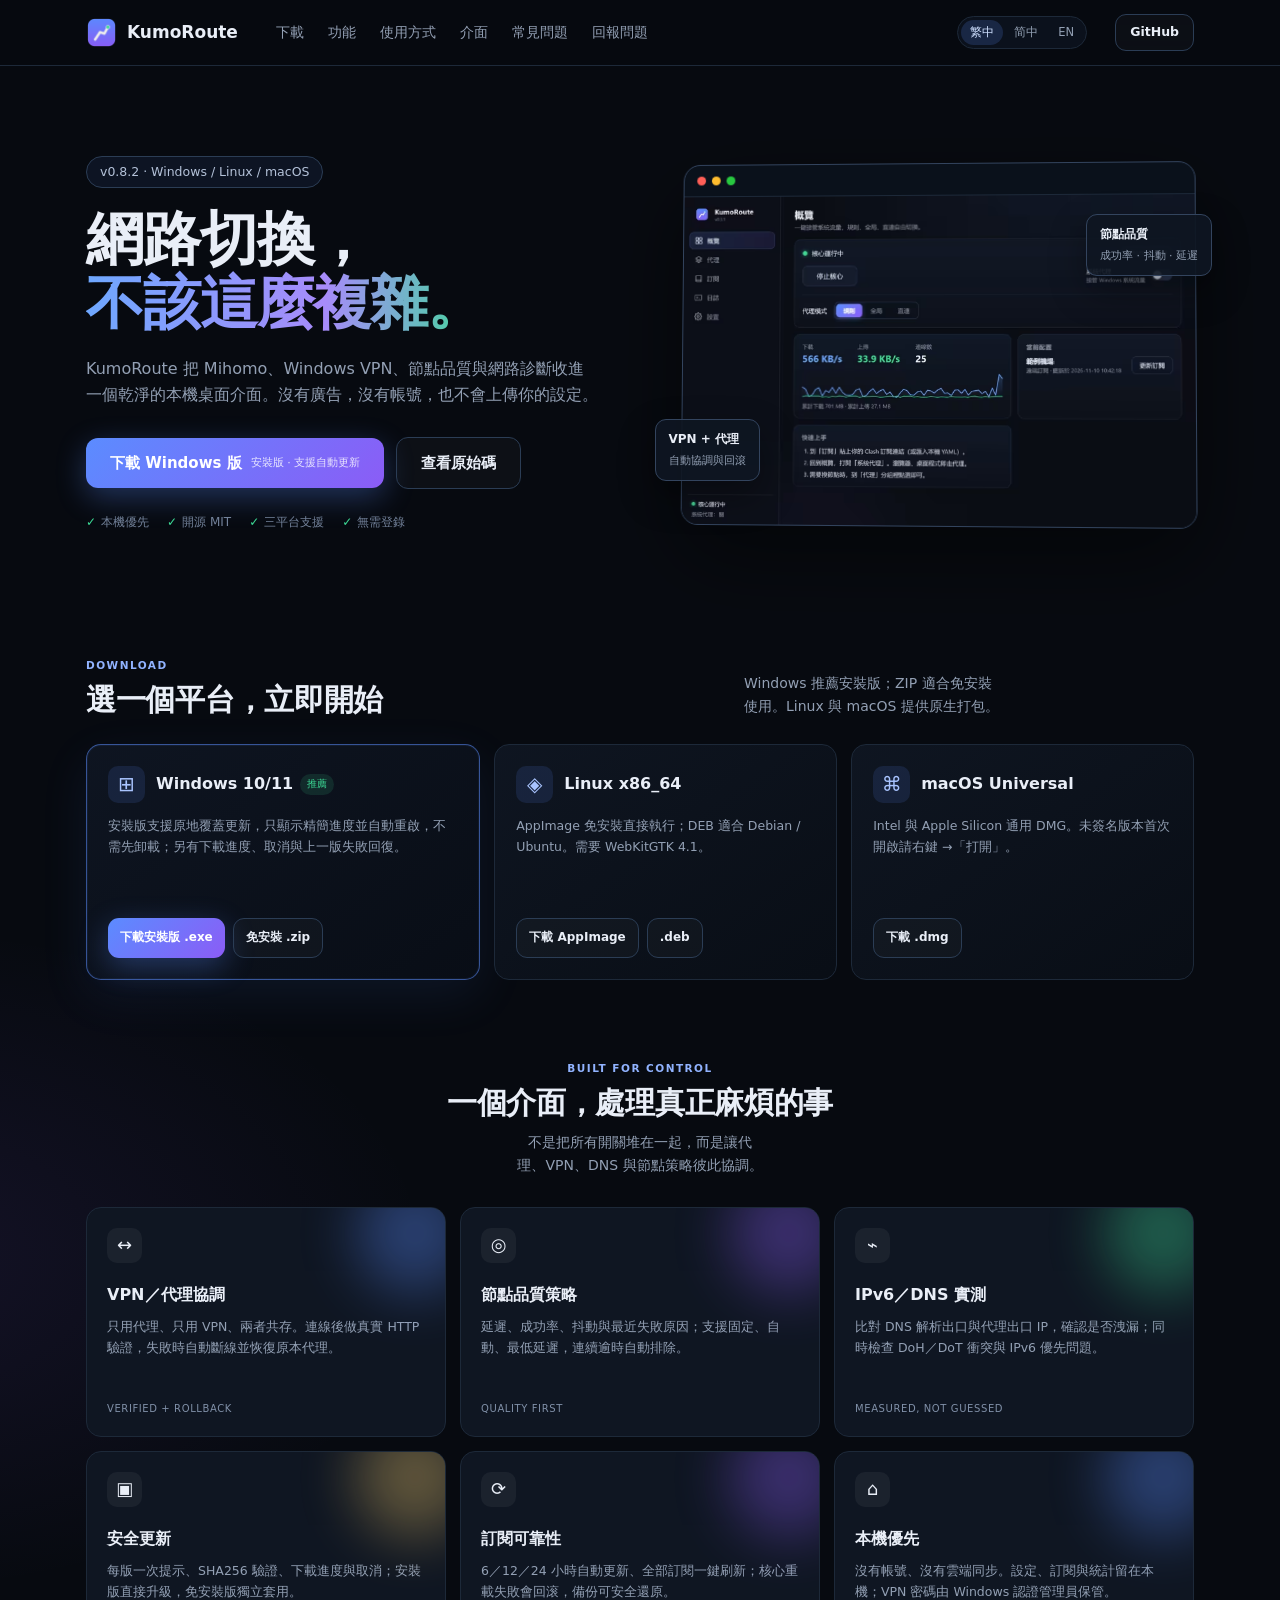
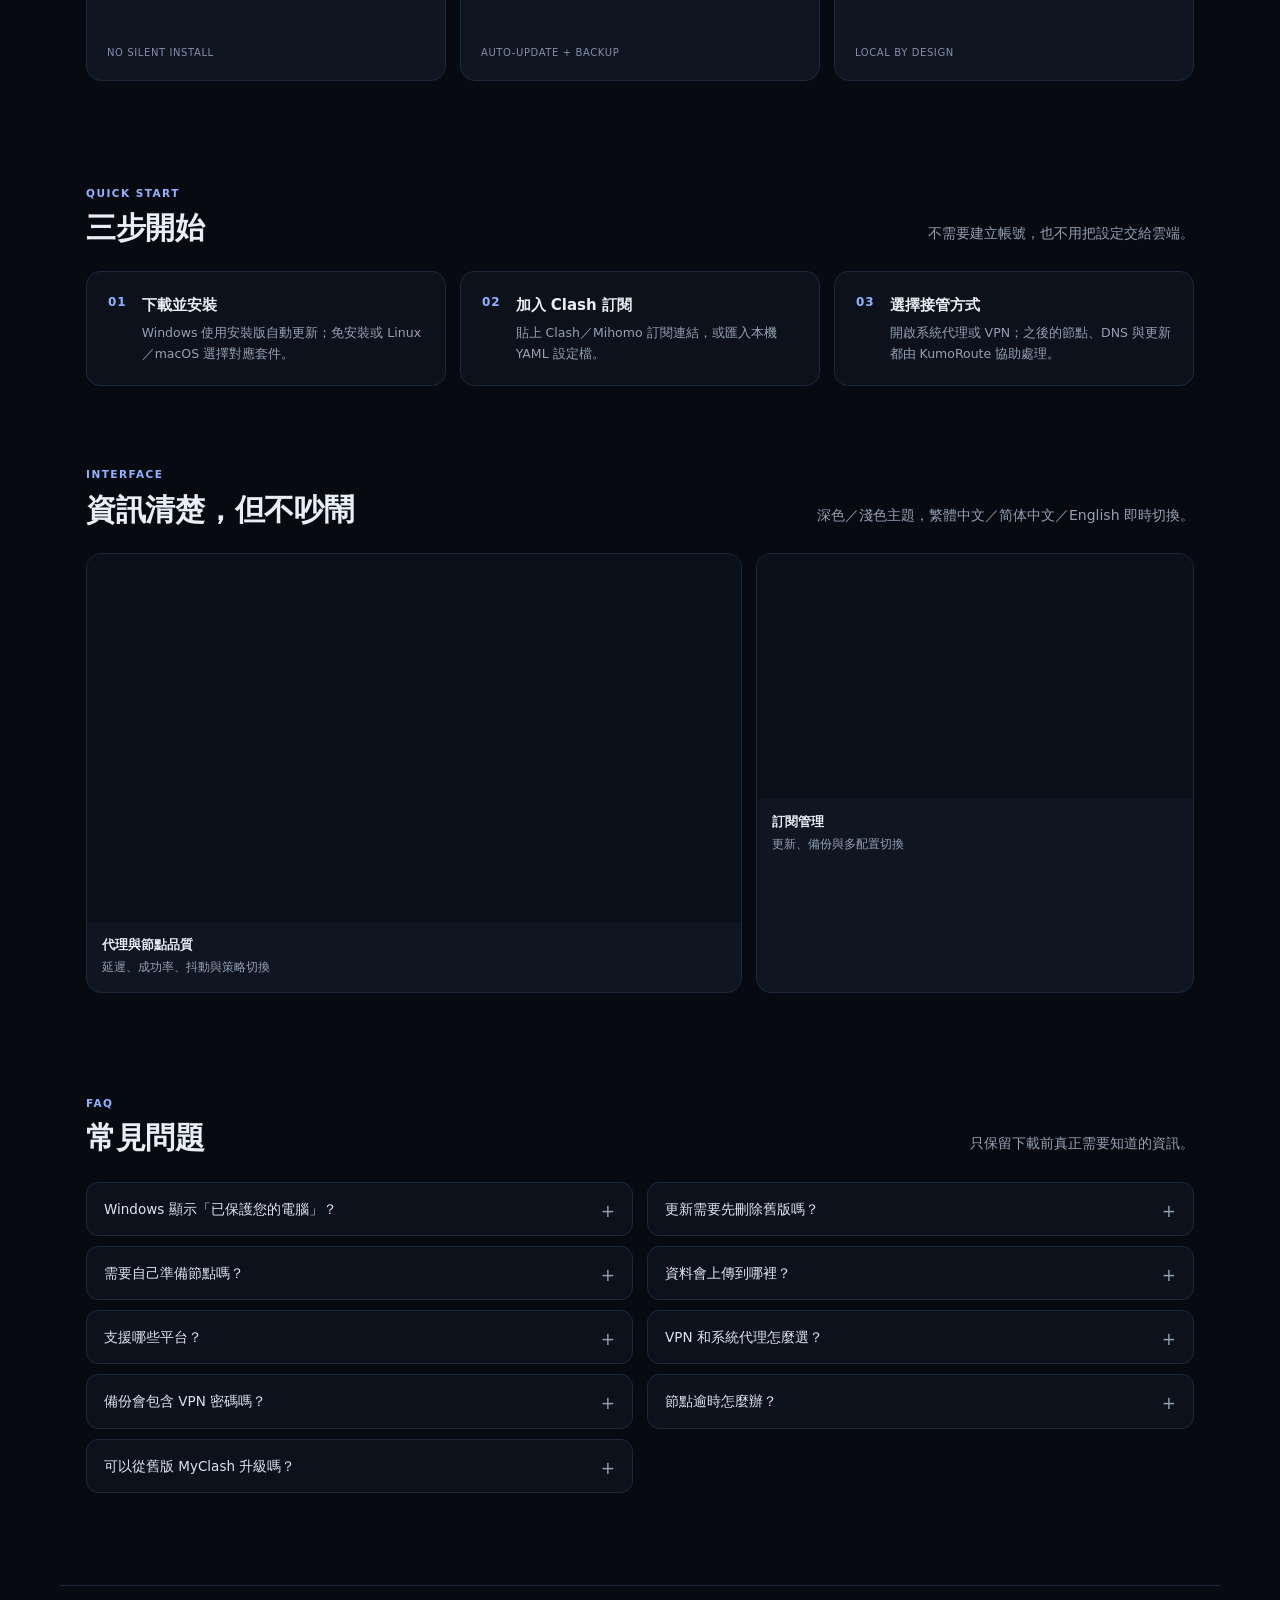
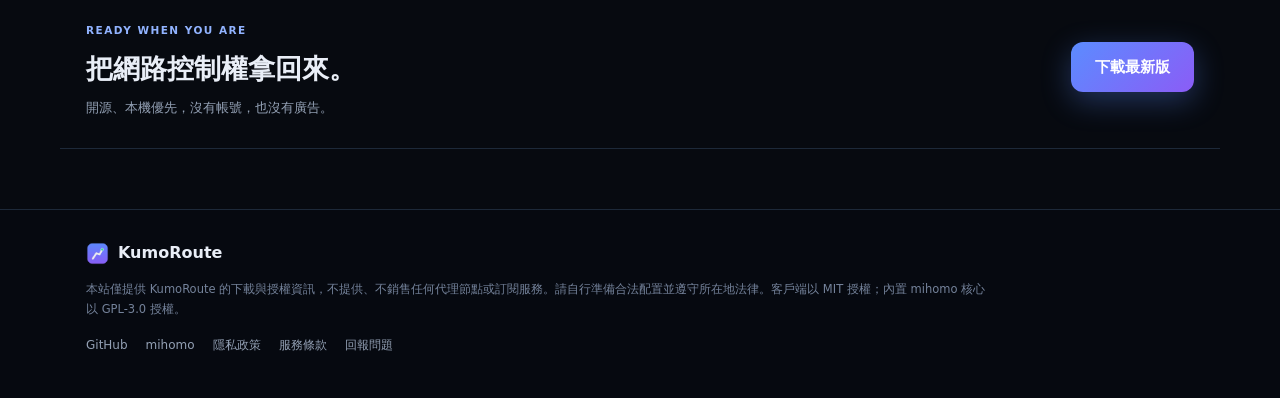
==== site/index.html @ 09dbfb9d "Add a no-backend feedback flow in three languages - New feedback.html (plus en/ and zh-cn/) explains" ====
<!DOCTYPE html>
<html lang="zh-Hant">
<head>
<meta charset="utf-8">
<meta http-equiv="Content-Security-Policy" content="default-src 'self'; img-src 'self' data:; style-src 'self' 'sha256-sRN9JsYd1IdetxPk8uri4JVj9thYAP4vmvyIWB7QE3g='; script-src 'self' 'inline-speculation-rules'; connect-src 'self'; object-src 'none'; base-uri 'self'; form-action 'none'">
<meta name="viewport" content="width=device-width, initial-scale=1">
<meta name="theme-color" content="#070a10">
<title>KumoRoute — 輕量 Mihomo 跨平台桌面客戶端</title>
<meta name="description" content="KumoRoute 是基於 mihomo 核心的輕量跨平台桌面客戶端，支援訂閱自動更新與備份、VPN／代理真實驗證與回滚、節點品質策略、DNS 洩漏實測與安全更新。">
<link rel="canonical" href="https://cypwlp.github.io/kumoroute/">
<link rel="alternate" hreflang="zh-Hant" href="https://cypwlp.github.io/kumoroute/">
<link rel="alternate" hreflang="zh-Hans" href="https://cypwlp.github.io/kumoroute/zh-cn/">
<link rel="alternate" hreflang="en" href="https://cypwlp.github.io/kumoroute/en/">
<link rel="alternate" hreflang="x-default" href="https://cypwlp.github.io/kumoroute/">
<link rel="icon" href="assets/icon.png">
<meta property="og:type" content="website">
<meta property="og:site_name" content="KumoRoute">
<meta property="og:locale" content="zh_TW">
<meta property="og:title" content="KumoRoute — 輕量 Mihomo 桌面客戶端">
<meta property="og:description" content="本機優先、開源免費的 Mihomo 桌面客戶端，內建 VPN／代理協調、節點品質策略與網路診斷。">
<meta property="og:url" content="https://cypwlp.github.io/kumoroute/">
<meta property="og:image" content="https://cypwlp.github.io/kumoroute/assets/og.jpg">
<meta property="og:image:width" content="1200">
<meta property="og:image:height" content="630">
<meta property="og:image:type" content="image/jpeg">
<meta property="og:image:alt" content="KumoRoute 桌面介面截圖">
<meta name="twitter:card" content="summary_large_image">
<meta name="twitter:title" content="KumoRoute — 輕量 Mihomo 桌面客戶端">
<meta name="twitter:description" content="本機優先、開源免費的 Mihomo 桌面客戶端，內建 VPN／代理協調、節點品質策略與網路診斷。">
<meta name="twitter:image" content="https://cypwlp.github.io/kumoroute/assets/og.jpg">
<meta name="twitter:image:alt" content="KumoRoute 桌面介面截圖">
<script type="application/ld+json">{"@context":"https://schema.org","@type":"SoftwareApplication","name":"KumoRoute","applicationCategory":"UtilitiesApplication","operatingSystem":"Windows 10/11, Linux, macOS","description":"基於 mihomo 核心的輕量、本機優先桌面客戶端，支援 VPN／代理協調、節點品質策略與網路診斷。","url":"https://cypwlp.github.io/kumoroute/","downloadUrl":"https://github.com/cypwlp/kumoroute/releases/latest","codeRepository":"https://github.com/cypwlp/kumoroute","license":"https://github.com/cypwlp/kumoroute/blob/main/LICENSE","offers":{"@type":"Offer","price":"0","priceCurrency":"USD"}}</script>
<script type="application/ld+json">{"@context":"https://schema.org","@type":"FAQPage","mainEntity":[{"@type":"Question","name":"Windows 顯示「已保護您的電腦」？","acceptedAnswer":{"@type":"Answer","text":"這是未簽名程式的 SmartScreen 提示。專案開源，可自行檢查原始碼；設定簽章 secrets 後，Release 會自動產生 Authenticode 簽章。"}},{"@type":"Question","name":"更新需要先刪除舊版嗎？","acceptedAnswer":{"@type":"Answer","text":"不需要。Windows 安裝版使用原地更新模式，只顯示精簡進度並自動重啟；ZIP 版同樣會備份、覆蓋並套用更新，失敗時可還原上一版。設定、訂閱與 VPN 憑證都保存在使用者資料夾。"}},{"@type":"Question","name":"需要自己準備節點嗎？","acceptedAnswer":{"@type":"Answer","text":"是。KumoRoute 只提供客戶端，不包含或販售節點與訂閱服務。請自備合法的 Clash／Mihomo 配置。"}},{"@type":"Question","name":"資料會上傳到哪裡？","acceptedAnswer":{"@type":"Answer","text":"不會。設定、訂閱、日誌與統計保存在本機（%APPDATA%\\KumoRoute），沒有帳號系統或背景上傳。"}},{"@type":"Question","name":"支援哪些平台？","acceptedAnswer":{"@type":"Answer","text":"v0.8.2 提供 Windows（安裝包／免安裝）、Linux（AppImage／deb）與 macOS（Universal dmg）。手機版尚未提供。"}},{"@type":"Question","name":"VPN 和系統代理怎麼選？","acceptedAnswer":{"@type":"Answer","text":"VPN 頁提供只用代理、只用 VPN、兩者共存。連線成功後會實際發送 HTTP 請求驗證；若 VPN 建立但網路不可用，會自動斷線並恢復原本代理。"}},{"@type":"Question","name":"備份會包含 VPN 密碼嗎？","acceptedAnswer":{"@type":"Answer","text":"不會。JSON 備份包含設定、遠端訂閱與本機 YAML；Windows VPN 憑證仍只存在系統認證管理員。還原前會先建立安全備份。"}},{"@type":"Question","name":"節點逾時怎麼辦？","acceptedAnswer":{"@type":"Answer","text":"使用重測或整組測速。代理頁會顯示成功率、抖動與最近失敗原因，並自動排除連續兩次逾時的節點。"}},{"@type":"Question","name":"可以從舊版 MyClash 升級嗎？","acceptedAnswer":{"@type":"Answer","text":"可以。首次啟動會自動遷移舊資料，憑證與設定不會因更名而遺失。"}}]}</script>
<script type="speculationrules">{"prerender":[{"source":"list","urls":["en/","zh-cn/"],"eagerness":"moderate"}],"prefetch":[{"source":"list","urls":["privacy.html","terms.html"],"eagerness":"moderate"}]}</script>
<link rel="preload" as="image" type="image/avif" href="assets/screenshot-overview-1600.avif" imagesrcset="assets/screenshot-overview-800.avif 800w, assets/screenshot-overview-1600.avif 1600w" imagesizes="(max-width: 900px) 92vw, 540px" fetchpriority="high">
<style data-inline-css>:root{--bg:#070a10;--bg2:#0b1018;--card:#0f1622;--line:#1d2939;--line2:#2b3d55;--text:#e9eef7;--muted:#93a0b4;--accent:#5b8cff;--accent2:#8b5cf6;--green:#3ddc97;--amber:#f3c969}*{box-sizing:border-box;margin:0;padding:0}html{scroll-behavior:smooth}body{background:radial-gradient(1100px 580px at 78% -12%,rgba(91,140,255,.16),transparent 62%),radial-gradient(900px 540px at -10% 35%,rgba(139,92,246,.1),transparent 62%),var(--bg);color:var(--text);font-family:"Segoe UI","Microsoft YaHei UI","Microsoft JhengHei UI",system-ui,sans-serif;line-height:1.65;-webkit-font-smoothing:antialiased;overflow-x:clip}a{color:inherit;text-decoration:none}img{max-width:100%;height:auto;display:block}button,a{-webkit-tap-highlight-color:transparent}.nav{position:sticky;top:0;z-index:40;background:rgba(7,10,16,.78);backdrop-filter:blur(16px);border-bottom:1px solid var(--line)}.nav-inner{max-width:1160px;margin:0 auto;display:flex;align-items:center;gap:28px;padding:14px 26px}.brand{display:flex;align-items:center;gap:10px;font-weight:750;font-size:17px}.brand img{width:31px;height:31px;border-radius:9px}.nav-links{display:flex;gap:24px;flex:1;margin-left:10px}.nav-links a{color:var(--muted);font-size:13.5px;transition:color .15s}.nav-links a:hover{color:var(--text)}.lang-switch{display:flex;align-items:center;gap:2px;padding:3px;border:1px solid var(--line);border-radius:999px;background:rgba(15,22,34,.7)}.lang-switch a{padding:3px 9px;border-radius:999px;font-size:11.5px;color:var(--muted);transition:color .15s,background .15s;white-space:nowrap}.lang-switch a:hover{color:var(--text)}.lang-switch a[aria-current="true"]{background:rgba(91,140,255,.18);color:#cfe0ff}.btn{display:inline-flex;align-items:center;justify-content:center;gap:9px;border-radius:11px;border:1px solid var(--line2);padding:10px 18px;font-size:14px;font-weight:600;transition:transform .16s,border-color .16s,filter .16s;white-space:nowrap}.btn:hover{border-color:var(--accent);transform:translateY(-1px)}.btn.small{padding:7px 14px;font-size:12.5px}.btn.big{padding:13px 24px;font-size:15px;border-radius:12px}.btn.primary{background:linear-gradient(135deg,var(--accent),var(--accent2));border:0;color:#fff;box-shadow:0 9px 30px rgba(91,140,255,.32)}.btn.primary:hover{filter:brightness(1.08)}.btn.primary .sub{display:block;font-size:11px;font-weight:400;opacity:.82}.btn.ghost{background:rgba(255,255,255,.025)}.hero{max-width:1160px;margin:0 auto;padding:90px 26px 64px;display:grid;grid-template-columns:1.02fr .98fr;gap:56px;align-items:center}.badge{display:inline-block;font-size:12.5px;color:#b4c2d9;border:1px solid var(--line2);background:rgba(91,140,255,.08);border-radius:999px;padding:5px 13px;margin-bottom:20px}h1{font-size:clamp(38px,5vw,58px);line-height:1.1;letter-spacing:-.02em;font-weight:780}.grad{background:linear-gradient(92deg,#6ea8ff,#a78bfa 60%,#3ddc97);-webkit-background-clip:text;background-clip:text;color:transparent}.lead{color:var(--muted);font-size:16px;margin:20px 0 28px;max-width:540px}.cta{display:flex;gap:12px;flex-wrap:wrap;align-items:center}.trust-row{display:flex;flex-wrap:wrap;gap:8px 18px;margin-top:24px;color:#73829a;font-size:12px}.trust-row span::before{content:"✓";color:var(--green);margin-right:5px}.hero-visual{position:relative;min-width:0}.hero-glow{position:absolute;inset:2% -6%;background:radial-gradient(closest-side,rgba(91,140,255,.25),transparent 74%);filter:blur(30px)}.app-frame{position:relative;z-index:1;overflow:hidden;border:1px solid #33445e;border-radius:17px;background:#0a111b;box-shadow:0 30px 90px rgba(0,0,0,.55);transform:perspective(1200px) rotateY(-3deg) rotateX(2deg)}.window-bar{display:flex;gap:6px;padding:11px 13px;border-bottom:1px solid #1d2939}.window-bar i{width:9px;height:9px;border-radius:50%;background:#33445e}.window-bar i:nth-child(1){background:#ff5f57}.window-bar i:nth-child(2){background:#febc2e}.window-bar i:nth-child(3){background:#28c840}.floating-card{position:absolute;z-index:2;display:flex;flex-direction:column;gap:2px;padding:10px 13px;border:1px solid #33445e;border-radius:11px;background:rgba(15,22,34,.92);box-shadow:0 15px 35px rgba(0,0,0,.35);font-size:11px}.floating-card b{font-size:12px}.floating-card span{color:var(--muted)}.float-a{left:-24px;bottom:45px}.float-b{right:-18px;top:52px}.download-section,.section,.final-cta{max-width:1160px;margin:0 auto;padding:54px 26px 20px}.section-head{display:flex;align-items:end;justify-content:space-between;gap:30px;margin-bottom:26px}.section-head.centered{display:block;max-width:680px;margin:0 auto 30px;text-align:center}.section-head h2{font-size:30px;line-height:1.18;letter-spacing:-.01em}.section-head p{color:var(--muted);font-size:14px;max-width:450px}.section-head.centered p{margin:10px auto 0}.eyebrow{display:inline-block;margin-bottom:8px;color:#91b3ff;font-size:10.5px;font-weight:700;letter-spacing:.14em}.download-grid{display:grid;grid-template-columns:1.15fr 1fr 1fr;gap:14px}.download-card{display:flex;flex-direction:column;min-height:236px;padding:21px;border:1px solid var(--line);border-radius:15px;background:linear-gradient(145deg,rgba(15,22,34,.94),rgba(9,14,22,.94))}.download-card.featured{border-color:rgba(91,140,255,.55);box-shadow:inset 0 0 0 1px rgba(91,140,255,.08),0 16px 50px rgba(91,140,255,.09)}.platform-head{display:flex;align-items:center;gap:11px;margin-bottom:13px}.platform-icon{display:grid;place-items:center;width:37px;height:37px;border-radius:10px;background:rgba(91,140,255,.13);color:#a9c4ff;font-size:20px}.platform-head h3{display:inline;font-size:16px}.pill{display:inline-block;margin-left:7px;padding:2px 7px;border-radius:999px;background:rgba(61,220,151,.12);color:var(--green);font-size:10px;vertical-align:2px}.download-card p{color:var(--muted);font-size:12.5px;flex:1}.download-actions{display:flex;flex-wrap:wrap;gap:8px;margin-top:18px}.download-actions .btn{padding:9px 12px;font-size:12px}.feature-grid{display:grid;grid-template-columns:repeat(3,1fr);gap:14px}.feature-card{position:relative;min-height:230px;padding:20px;border:1px solid var(--line);border-radius:15px;background:var(--card);overflow:hidden}.feature-card::after{content:"";position:absolute;width:120px;height:120px;right:-30px;top:-35px;border-radius:50%;filter:blur(28px);opacity:.35}.accent-blue::after{background:var(--accent)}.accent-violet::after{background:var(--accent2)}.accent-green::after{background:var(--green)}.accent-amber::after{background:var(--amber)}.feature-icon{display:grid;place-items:center;width:35px;height:35px;margin-bottom:19px;border-radius:10px;background:rgba(255,255,255,.05);font-size:18px}.feature-card h3{font-size:16px;margin-bottom:9px}.feature-card p{color:var(--muted);font-size:12.5px}.feature-tag{position:absolute;left:20px;bottom:18px;color:#8090a8;font-size:10px;letter-spacing:.06em;text-transform:uppercase}.workflow-section{padding-top:78px}.steps{display:grid;grid-template-columns:repeat(3,1fr);gap:14px}.step{display:flex;gap:15px;padding:21px;border:1px solid var(--line);border-radius:14px;background:rgba(15,22,34,.62)}.step>b{color:#8fb2ff;font-size:12px;letter-spacing:.08em}.step h3{font-size:15px;margin-bottom:5px}.step p{color:var(--muted);font-size:12.5px}.screenshot-grid{display:grid;grid-template-columns:1.2fr .8fr;gap:14px}.shot-card{overflow:hidden;border:1px solid var(--line);border-radius:15px;background:var(--card)}.shot-card img{width:100%;aspect-ratio:16 / 9;object-fit:cover;object-position:top;background:#0a111b}.shot-card figcaption{display:flex;flex-direction:column;gap:2px;padding:13px 15px 15px;font-size:12.5px}.shot-card figcaption span{color:var(--muted);font-size:11.5px}.faq-section{padding-top:76px}.faq-grid{display:grid;grid-template-columns:1fr 1fr;gap:10px 14px}.faq-grid details{border:1px solid var(--line);border-radius:12px;background:rgba(15,22,34,.62);padding:15px 17px}.faq-grid summary{position:relative;padding-right:24px;cursor:pointer;color:#dce5f4;font-size:13.5px;list-style:none}.faq-grid summary::-webkit-details-marker{display:none}.faq-grid summary::after{content:"+";position:absolute;right:0;top:-1px;color:var(--muted);font-size:17px}.faq-grid details[open] summary::after{content:"–"}.faq-grid details p{color:var(--muted);font-size:12.5px;padding-top:10px}.final-cta{margin-top:72px;margin-bottom:60px;padding-top:30px;padding-bottom:30px;display:flex;align-items:center;justify-content:space-between;gap:24px;border-top:1px solid var(--line);border-bottom:1px solid var(--line)}.final-cta h2{font-size:27px}.final-cta p{margin-top:5px;color:var(--muted);font-size:13px}footer{border-top:1px solid var(--line);background:#060910}.foot-inner{max-width:1160px;margin:0 auto;padding:30px 26px 42px}.foot-brand{display:flex;align-items:center;gap:9px;font-weight:700;margin-bottom:12px}.foot-brand img{width:23px;height:23px;border-radius:6px}.disclaimer{max-width:900px;color:#74829a;font-size:11.5px;line-height:1.8}.foot-links{display:flex;flex-wrap:wrap;gap:18px;margin-top:16px;color:var(--muted);font-size:12px}.foot-links a:hover{color:var(--text)}@media (max-width:960px){.nav-links{display:none}.hero{grid-template-columns:1fr;gap:46px;padding-top:64px}.hero-visual{max-width:720px}.download-grid,.feature-grid{grid-template-columns:1fr 1fr}.feature-grid{gap:12px}.steps{grid-template-columns:1fr}.screenshot-grid{grid-template-columns:1fr}.shot-card img{aspect-ratio:16 / 8}}@media (max-width:620px){.nav-inner{padding:12px 18px}.nav-inner{gap:14px}.lang-switch a{padding:3px 7px;font-size:11px}.nav-links{display:none}.hero,.download-section,.section,.final-cta{padding-left:18px;padding-right:18px}.hero{padding-top:50px}.section-head{display:block}.section-head p{margin-top:9px}.download-grid,.feature-grid,.faq-grid{grid-template-columns:1fr}.final-cta{align-items:flex-start;flex-direction:column}.floating-card{display:none}.app-frame{transform:none}.download-actions .btn{flex:1}}:root{color-scheme:dark}picture{display:contents}[id]{scroll-margin-top:84px}a:focus-visible,summary:focus-visible,.btn:focus-visible{outline:2px solid #7aa8ff;outline-offset:3px;border-radius:8px}h1,h2,.lead,.section-head p{text-wrap:balance}h3,.feature-card p,.download-card p,.faq-grid details p{text-wrap:pretty}@media (prefers-reduced-motion:no-preference){@view-transition{navigation:auto}}@media (prefers-reduced-motion:reduce){html{scroll-behavior:auto}*,*::before,*::after{transition-duration:.01ms !important;animation-duration:.01ms !important}}.skip{position:absolute;left:12px;top:-48px;z-index:60;padding:9px 14px;border-radius:10px;background:#16233a;border:1px solid var(--accent);font-size:13px;transition:top .16s}.skip:focus{top:12px}@supports (interpolate-size:allow-keywords){:root{interpolate-size:allow-keywords}.faq-grid details::details-content{block-size:0;overflow:hidden;transition:block-size .22s ease,content-visibility .22s allow-discrete}.faq-grid details[open]::details-content{block-size:auto}}@media (prefers-reduced-motion:no-preference){@supports (view-transition-name:hero){.app-frame{view-transition-name:hero}.hero-copy h1{view-transition-name:headline}}}.legal-page{max-width:820px;margin:0 auto;padding:56px 26px 76px}.legal-page h1{font-size:clamp(28px,4vw,40px);margin-bottom:6px}.legal-page h2{font-size:19px;margin:32px 0 8px;padding-top:18px;border-top:1px solid var(--line)}.legal-page p,.legal-page li{color:var(--muted);font-size:14px;line-height:1.85}.legal-page ul{padding-left:21px;margin:8px 0}.legal-page li{list-style:disc;margin:4px 0}.legal-page code{padding:2px 6px;border-radius:5px;background:rgba(255,255,255,.06);font-size:.92em}.legal-page a{color:#8fb2ff;text-decoration:underline;text-underline-offset:3px}.legal-note{margin:18px 0 4px;padding:12px 15px;border-left:2px solid var(--accent);background:rgba(91,140,255,.07);border-radius:0 9px 9px 0;font-size:12.5px !important}.legal-nav{flex:0 1 auto;margin-left:auto}.feedback-grid{display:grid;grid-template-columns:repeat(3,1fr);gap:12px;margin:12px 0 8px}.feedback-card{display:flex;flex-direction:column;gap:6px;min-height:134px;padding:17px;border:1px solid var(--line);border-radius:14px;background:var(--card);transition:border-color .16s,transform .16s}.feedback-card:hover{border-color:var(--accent);transform:translateY(-2px)}.feedback-card .feature-icon{margin-bottom:4px;font-size:20px}.feedback-card b{font-size:14px}.feedback-card>span:last-child{color:var(--muted);font-size:12px;line-height:1.5}.feedback-steps{padding-left:21px;margin:6px 0}.feedback-steps li{list-style:decimal;margin:6px 0}.report-template{width:100%;margin-top:8px;padding:14px;resize:vertical;border:1px solid var(--line2);border-radius:12px;background:#0a111b;color:#cbd6e8;font:12px/1.7 ui-monospace,SFMono-Regular,Consolas,monospace}.report-template:focus{outline:2px solid var(--accent);outline-offset:2px}.feedback-actions{display:flex;align-items:center;gap:12px;margin-top:10px}.copy-status{color:var(--green);font-size:12px}@media (max-width:960px){.feedback-grid{grid-template-columns:1fr}}.legal-page .feedback-card,.legal-page .feedback-card b,.legal-page .feedback-card span{color:inherit;text-decoration:none}.legal-page .feedback-card>span:last-child{color:var(--muted)}</style>
</head>
<body>
<a class="skip" href="#main">跳至主要內容</a>
<header class="nav">
  <div class="nav-inner">
    <a class="brand" href="#top"><img src="assets/icon.png" alt="KumoRoute" width="256" height="256" decoding="async"><span>KumoRoute</span></a>
    <nav class="nav-links" aria-label="主導覽"><a href="#download">下載</a><a href="#features">功能</a><a href="#workflow">使用方式</a><a href="#screens">介面</a><a href="#faq">常見問題</a><a href="feedback.html">回報問題</a></nav>
    <nav class="lang-switch" aria-label="語言"><a href="./" hreflang="zh-Hant" lang="zh-Hant" aria-current="true">繁中</a><a href="zh-cn/" hreflang="zh-Hans" lang="zh-Hans">简中</a><a href="en/" hreflang="en" lang="en">EN</a></nav>
    <a class="btn ghost small" id="github-top" href="#" target="_blank" rel="noopener">GitHub</a>
  </div>
</header>

<main id="main" tabindex="-1">
  <section class="hero" id="top">
    <div class="hero-copy">
      <div class="badge">v0.8.2 · Windows / Linux / macOS</div>
      <h1>網路切換，<br><span class="grad">不該這麼複雜。</span></h1>
      <p class="lead">KumoRoute 把 Mihomo、Windows VPN、節點品質與網路診斷收進一個乾淨的本機桌面介面。沒有廣告，沒有帳號，也不會上傳你的設定。</p>
      <div class="cta"><a class="btn primary big" id="download-btn" href="https://github.com/cypwlp/kumoroute/releases/latest/download/KumoRoute-win-x64-setup.exe" data-dl="download-btn" target="_blank" rel="noopener">下載 Windows 版<span class="sub">安裝版 · 支援自動更新</span></a><a class="btn ghost big" id="github-btn" href="#" target="_blank" rel="noopener">查看原始碼</a></div>
      <div class="trust-row"><span>本機優先</span><span>開源 MIT</span><span>三平台支援</span><span>無需登錄</span></div>
    </div>
    <div class="hero-visual"><div class="hero-glow"></div><div class="app-frame"><div class="window-bar"><i></i><i></i><i></i></div><picture><source type="image/avif" srcset="assets/screenshot-overview-800.avif 800w, assets/screenshot-overview-1600.avif 1600w" sizes="(max-width: 900px) 92vw, 540px"><img src="assets/screenshot-overview-1600.webp" srcset="assets/screenshot-overview-800.webp 800w, assets/screenshot-overview-1600.webp 1600w" sizes="(max-width: 900px) 92vw, 540px" width="2240" height="1440" fetchpriority="high" decoding="async" alt="KumoRoute 概覽介面"></picture></div><div class="floating-card float-a"><b>VPN + 代理</b><span>自動協調與回滾</span></div><div class="floating-card float-b"><b>節點品質</b><span>成功率 · 抖動 · 延遲</span></div></div>
  </section>

  <section class="download-section" id="download">
    <div class="section-head"><div><span class="eyebrow">DOWNLOAD</span><h2>選一個平台，立即開始</h2></div><p>Windows 推薦安裝版；ZIP 適合免安裝使用。Linux 與 macOS 提供原生打包。</p></div>
    <div class="download-grid">
      <article class="download-card featured"><div class="platform-head"><span class="platform-icon">⊞</span><div><h3>Windows 10/11</h3><span class="pill">推薦</span></div></div><p>安裝版支援原地覆蓋更新，只顯示精簡進度並自動重啟，不需先卸載；另有下載進度、取消與上一版失敗回復。</p><div class="download-actions"><a class="btn primary" id="win-setup" data-dl="win-setup" href="https://github.com/cypwlp/kumoroute/releases/latest/download/KumoRoute-win-x64-setup.exe" target="_blank" rel="noopener">下載安裝版 .exe</a><a class="btn ghost small" id="win-zip" data-dl="win-zip" href="https://github.com/cypwlp/kumoroute/releases/latest/download/KumoRoute-win-x64.zip" target="_blank" rel="noopener">免安裝 .zip</a></div></article>
      <article class="download-card"><div class="platform-head"><span class="platform-icon">◈</span><div><h3>Linux x86_64</h3></div></div><p>AppImage 免安裝直接執行；DEB 適合 Debian / Ubuntu。需要 WebKitGTK 4.1。</p><div class="download-actions"><a class="btn ghost" id="linux-appimage" data-dl="linux-appimage" href="https://github.com/cypwlp/kumoroute/releases/latest/download/KumoRoute-linux-x86_64.AppImage" target="_blank" rel="noopener">下載 AppImage</a><a class="btn ghost small" id="linux-deb" data-dl="linux-deb" href="https://github.com/cypwlp/kumoroute/releases/latest/download/KumoRoute-linux-amd64.deb" target="_blank" rel="noopener">.deb</a></div></article>
      <article class="download-card"><div class="platform-head"><span class="platform-icon">⌘</span><div><h3>macOS Universal</h3></div></div><p>Intel 與 Apple Silicon 通用 DMG。未簽名版本首次開啟請右鍵 →「打開」。</p><div class="download-actions"><a class="btn ghost" id="mac-dmg" data-dl="mac-dmg" href="https://github.com/cypwlp/kumoroute/releases/latest/download/KumoRoute-macos-universal.dmg" target="_blank" rel="noopener">下載 .dmg</a></div></article>
    </div>
  </section>

  <section class="section" id="features">
    <div class="section-head centered"><div><span class="eyebrow">BUILT FOR CONTROL</span><h2>一個介面，處理真正麻煩的事</h2></div><p>不是把所有開關堆在一起，而是讓代理、VPN、DNS 與節點策略彼此協調。</p></div>
    <div class="feature-grid">
      <article class="feature-card accent-blue"><div class="feature-icon">↔</div><h3>VPN／代理協調</h3><p>只用代理、只用 VPN、兩者共存。連線後做真實 HTTP 驗證，失敗時自動斷線並恢復原本代理。</p><span class="feature-tag">Verified + rollback</span></article>
      <article class="feature-card accent-violet"><div class="feature-icon">◎</div><h3>節點品質策略</h3><p>延遲、成功率、抖動與最近失敗原因；支援固定、自動、最低延遲，連續逾時自動排除。</p><span class="feature-tag">Quality first</span></article>
      <article class="feature-card accent-green"><div class="feature-icon">⌁</div><h3>IPv6／DNS 實測</h3><p>比對 DNS 解析出口與代理出口 IP，確認是否洩漏；同時檢查 DoH／DoT 衝突與 IPv6 優先問題。</p><span class="feature-tag">Measured, not guessed</span></article>
      <article class="feature-card accent-amber"><div class="feature-icon">▣</div><h3>安全更新</h3><p>每版一次提示、SHA256 驗證、下載進度與取消；安裝版直接升級，免安裝版獨立套用。</p><span class="feature-tag">No silent install</span></article>
      <article class="feature-card accent-violet"><div class="feature-icon">⟳</div><h3>訂閱可靠性</h3><p>6／12／24 小時自動更新、全部訂閱一鍵刷新；核心重載失敗會回滚，備份可安全還原。</p><span class="feature-tag">Auto-update + backup</span></article>
      <article class="feature-card accent-blue"><div class="feature-icon">⌂</div><h3>本機優先</h3><p>沒有帳號、沒有雲端同步。設定、訂閱與統計留在本機；VPN 密碼由 Windows 認證管理員保管。</p><span class="feature-tag">Local by design</span></article>
    </div>
  </section>

  <section class="section workflow-section" id="workflow">
    <div class="section-head"><div><span class="eyebrow">QUICK START</span><h2>三步開始</h2></div><p>不需要建立帳號，也不用把設定交給雲端。</p></div>
    <div class="steps"><div class="step"><b>01</b><div><h3>下載並安裝</h3><p>Windows 使用安裝版自動更新；免安裝或 Linux／macOS 選擇對應套件。</p></div></div><div class="step"><b>02</b><div><h3>加入 Clash 訂閱</h3><p>貼上 Clash／Mihomo 訂閱連結，或匯入本機 YAML 設定檔。</p></div></div><div class="step"><b>03</b><div><h3>選擇接管方式</h3><p>開啟系統代理或 VPN；之後的節點、DNS 與更新都由 KumoRoute 協助處理。</p></div></div></div>
  </section>

  <section class="section" id="screens">
    <div class="section-head"><div><span class="eyebrow">INTERFACE</span><h2>資訊清楚，但不吵鬧</h2></div><p>深色／淺色主題，繁體中文／简体中文／English 即時切換。</p></div>
    <div class="screenshot-grid"><figure class="shot-card large"><picture><source type="image/avif" srcset="assets/screenshot-proxies-800.avif 800w, assets/screenshot-proxies-1600.avif 1600w" sizes="(max-width: 900px) 92vw, 660px"><img src="assets/screenshot-proxies-1600.webp" srcset="assets/screenshot-proxies-800.webp 800w, assets/screenshot-proxies-1600.webp 1600w" sizes="(max-width: 900px) 92vw, 660px" width="2240" height="1440" loading="lazy" decoding="async" alt="KumoRoute 代理與節點品質介面"></picture><figcaption><b>代理與節點品質</b><span>延遲、成功率、抖動與策略切換</span></figcaption></figure><figure class="shot-card"><picture><source type="image/avif" srcset="assets/screenshot-profiles-800.avif 800w, assets/screenshot-profiles-1600.avif 1600w" sizes="(max-width: 900px) 92vw, 440px"><img src="assets/screenshot-profiles-1600.webp" srcset="assets/screenshot-profiles-800.webp 800w, assets/screenshot-profiles-1600.webp 1600w" sizes="(max-width: 900px) 92vw, 440px" width="2240" height="1440" loading="lazy" decoding="async" alt="KumoRoute 訂閱管理介面"></picture><figcaption><b>訂閱管理</b><span>更新、備份與多配置切換</span></figcaption></figure></div>
  </section>

  <section class="section faq-section" id="faq">
    <div class="section-head"><div><span class="eyebrow">FAQ</span><h2>常見問題</h2></div><p>只保留下載前真正需要知道的資訊。</p></div>
    <div class="faq-grid">
      <details name="faq"><summary>Windows 顯示「已保護您的電腦」？</summary><p>這是未簽名程式的 SmartScreen 提示。專案開源，可自行檢查原始碼；設定簽章 secrets 後，Release 會自動產生 Authenticode 簽章。</p></details>
      <details name="faq"><summary>更新需要先刪除舊版嗎？</summary><p>不需要。Windows 安裝版使用原地更新模式，只顯示精簡進度並自動重啟；ZIP 版同樣會備份、覆蓋並套用更新，失敗時可還原上一版。設定、訂閱與 VPN 憑證都保存在使用者資料夾。</p></details>
      <details name="faq"><summary>需要自己準備節點嗎？</summary><p>是。KumoRoute 只提供客戶端，不包含或販售節點與訂閱服務。請自備合法的 Clash／Mihomo 配置。</p></details>
      <details name="faq"><summary>資料會上傳到哪裡？</summary><p>不會。設定、訂閱、日誌與統計保存在本機（%APPDATA%\\KumoRoute），沒有帳號系統或背景上傳。</p></details>
      <details name="faq"><summary>支援哪些平台？</summary><p>v0.8.2 提供 Windows（安裝包／免安裝）、Linux（AppImage／deb）與 macOS（Universal dmg）。手機版尚未提供。</p></details>
      <details name="faq"><summary>VPN 和系統代理怎麼選？</summary><p>VPN 頁提供只用代理、只用 VPN、兩者共存。連線成功後會實際發送 HTTP 請求驗證；若 VPN 建立但網路不可用，會自動斷線並恢復原本代理。</p></details>
      <details name="faq"><summary>備份會包含 VPN 密碼嗎？</summary><p>不會。JSON 備份包含設定、遠端訂閱與本機 YAML；Windows VPN 憑證仍只存在系統認證管理員。還原前會先建立安全備份。</p></details>
      <details name="faq"><summary>節點逾時怎麼辦？</summary><p>使用重測或整組測速。代理頁會顯示成功率、抖動與最近失敗原因，並自動排除連續兩次逾時的節點。</p></details>
      <details name="faq"><summary>可以從舊版 MyClash 升級嗎？</summary><p>可以。首次啟動會自動遷移舊資料，憑證與設定不會因更名而遺失。</p></details>
    </div>
  </section>

  <section class="final-cta"><div><span class="eyebrow">READY WHEN YOU ARE</span><h2>把網路控制權拿回來。</h2><p>開源、本機優先，沒有帳號，也沒有廣告。</p></div><a class="btn primary big" id="download-bottom" href="https://github.com/cypwlp/kumoroute/releases/latest/download/KumoRoute-win-x64-setup.exe" data-dl="win-setup" target="_blank" rel="noopener">下載最新版</a></section>
</main>

<footer><div class="foot-inner"><div class="foot-brand"><img src="assets/icon.png" alt="" width="256" height="256" decoding="async"><span>KumoRoute</span></div><p class="disclaimer">本站僅提供 KumoRoute 的下載與授權資訊，不提供、不銷售任何代理節點或訂閱服務。請自行準備合法配置並遵守所在地法律。客戶端以 MIT 授權；內置 mihomo 核心以 GPL-3.0 授權。</p><p class="foot-links"><a id="github-foot" href="#" target="_blank" rel="noopener">GitHub</a><a href="https://github.com/MetaCubeX/mihomo" target="_blank" rel="noopener">mihomo</a><a href="privacy.html">隱私政策</a><a href="terms.html">服務條款</a><a href="feedback.html">回報問題</a></p></div></footer>
<script src="app.js?v=0.8.2"></script>
</body>
</html>
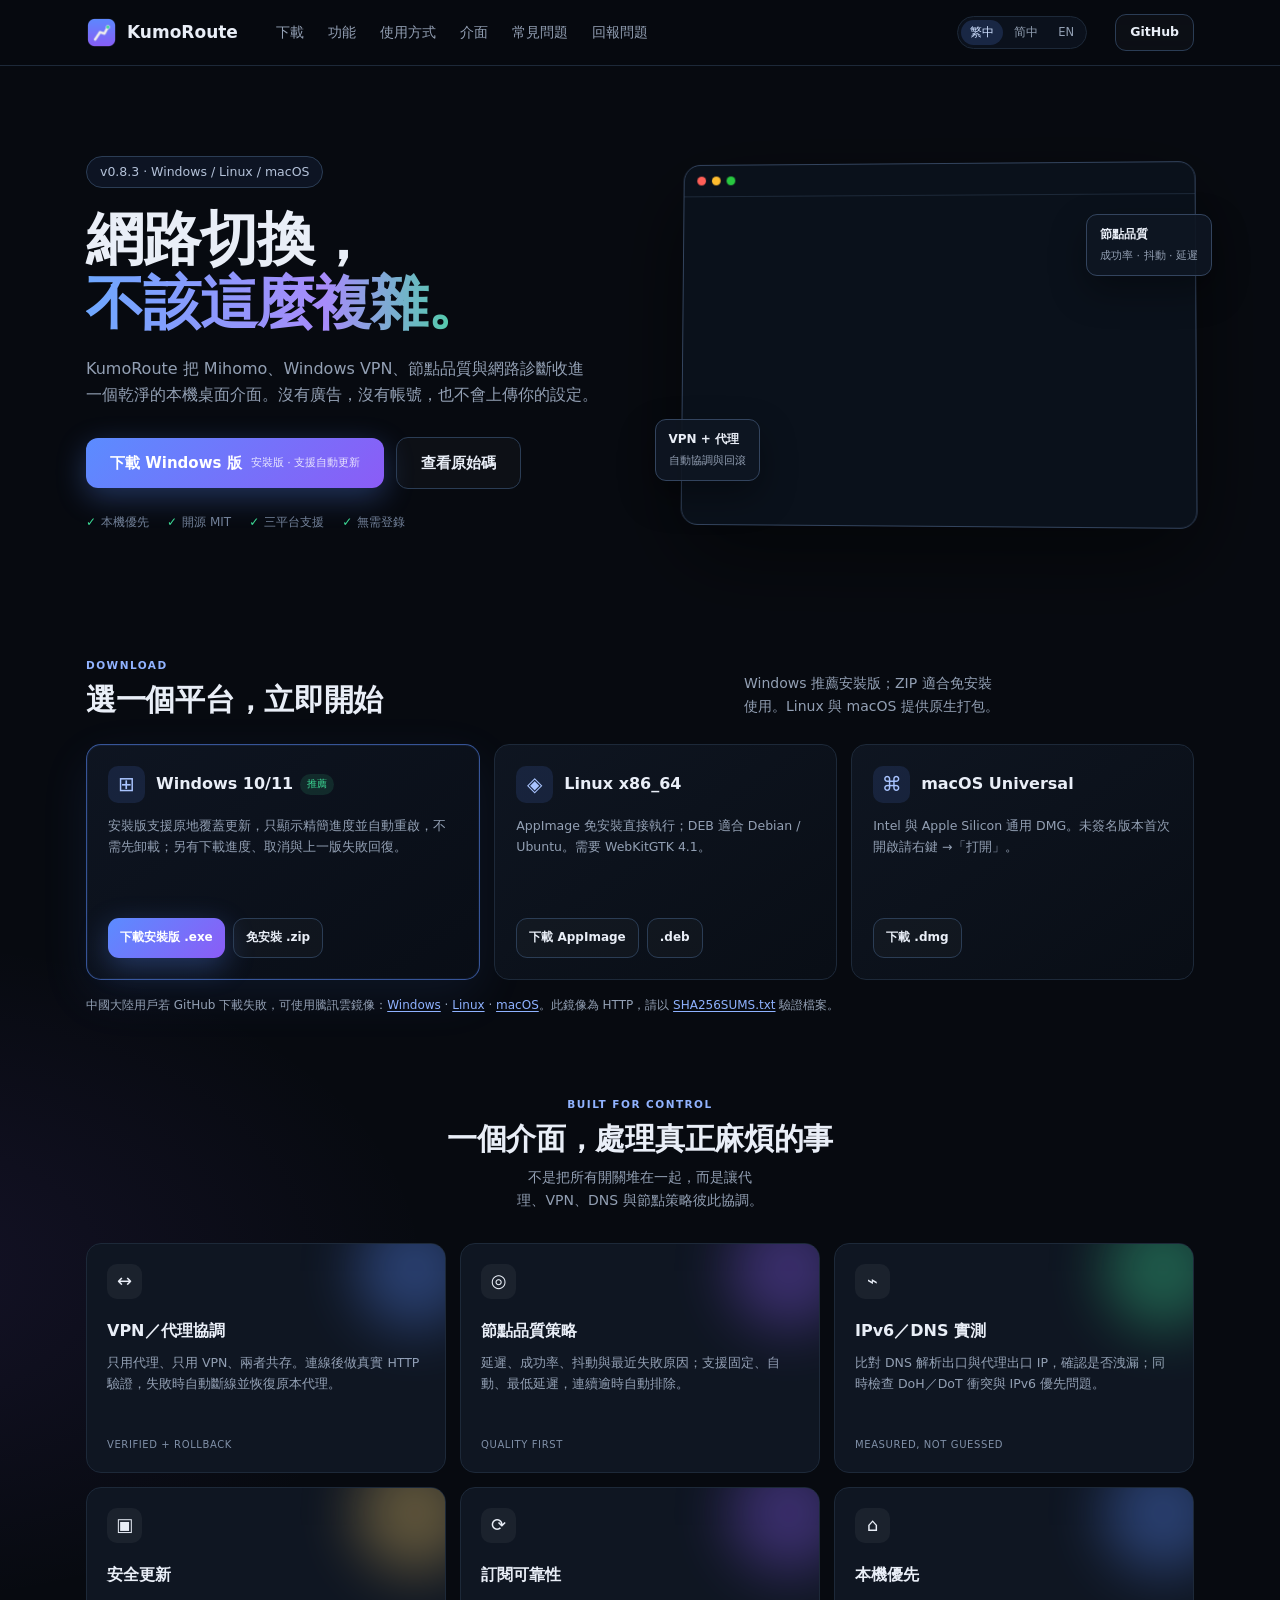
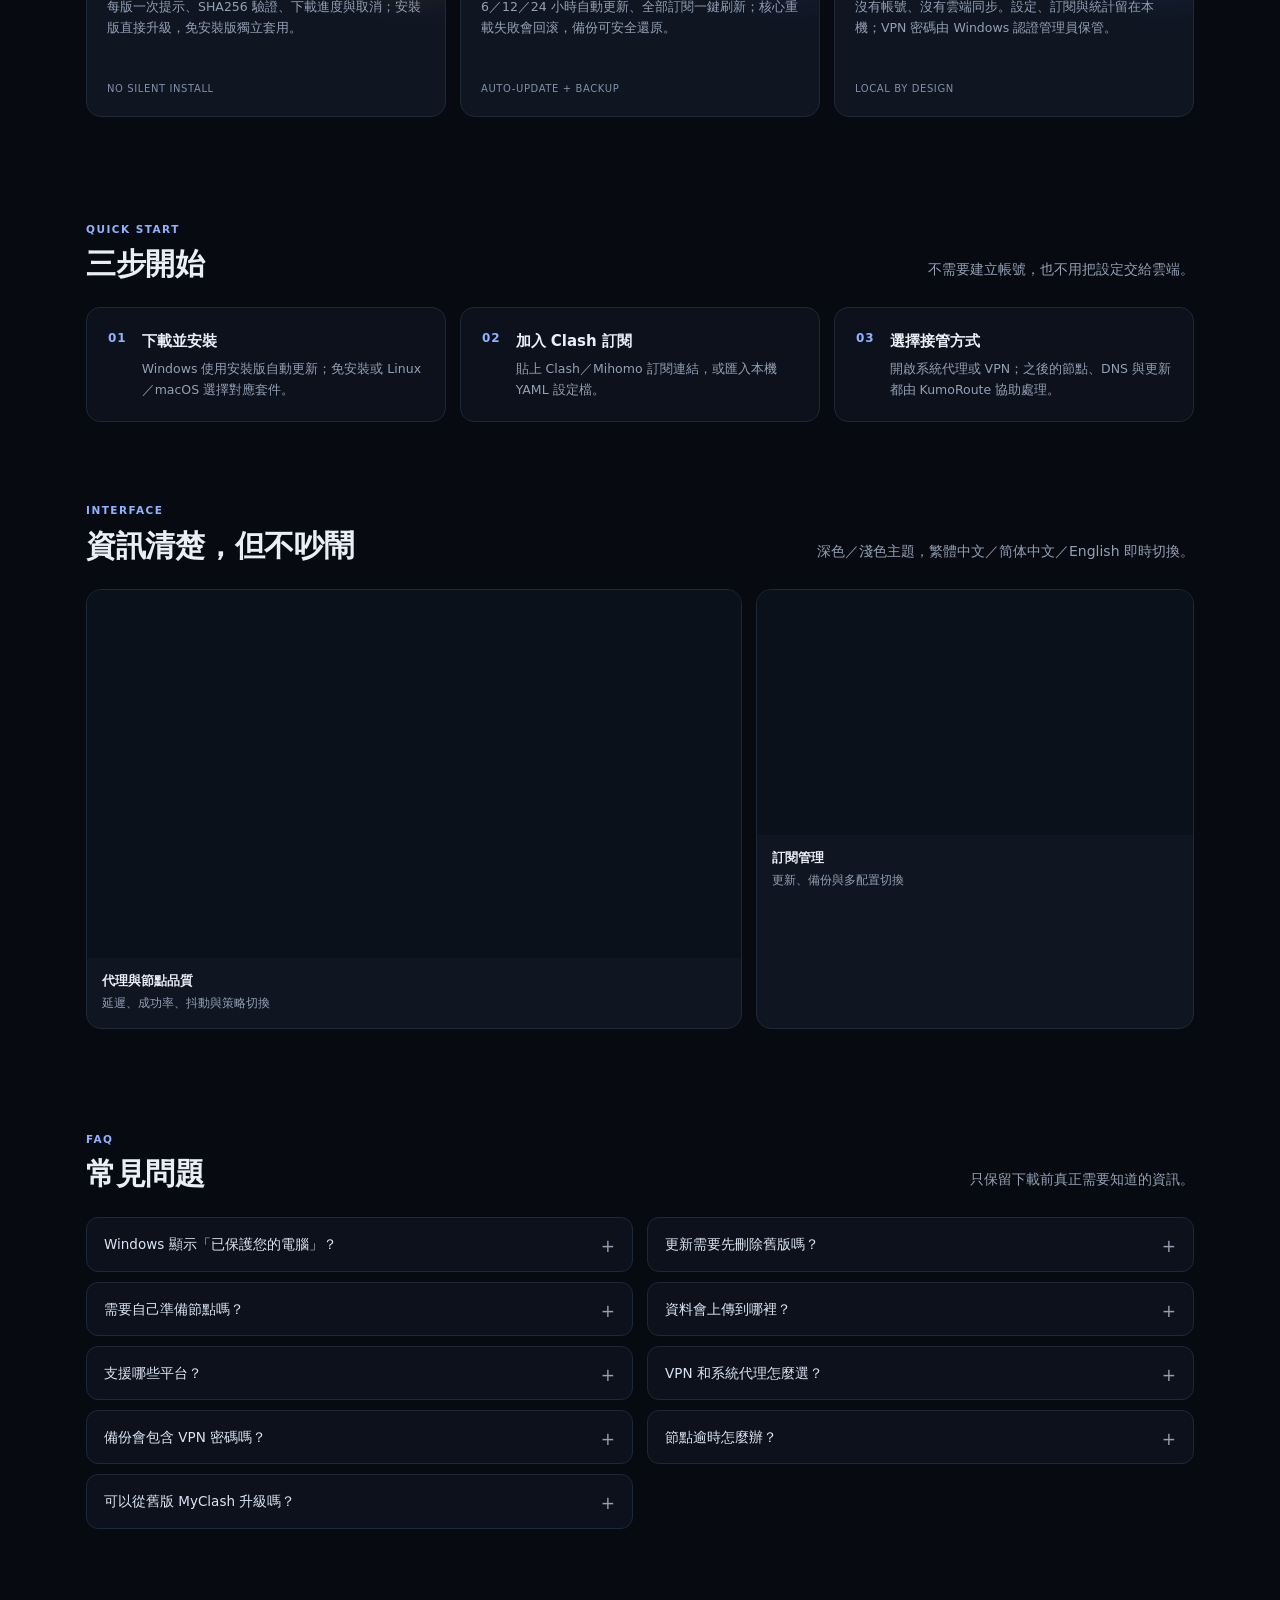
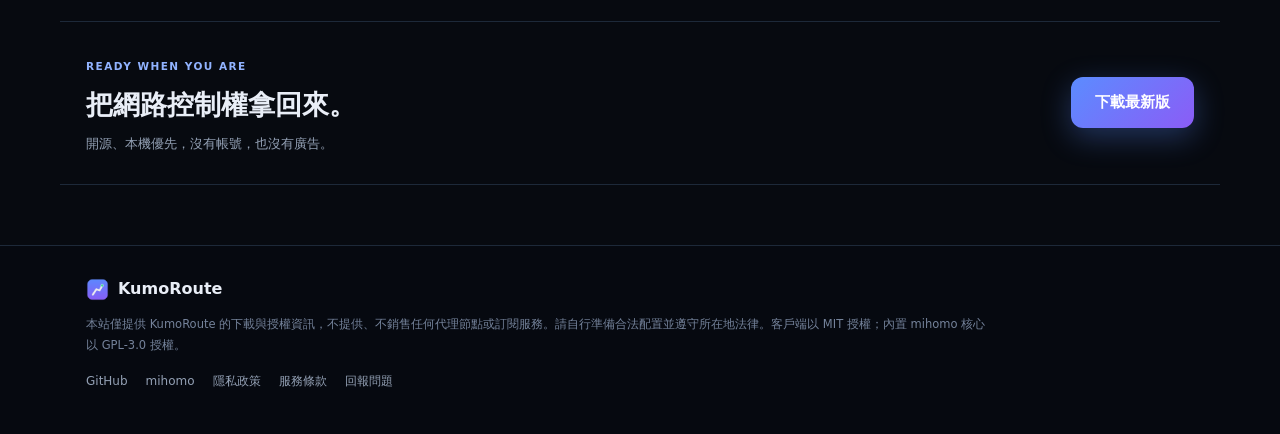
==== commit c3e9d1bd: "Add in-app issue reporting and a mainland download/update mirror - About page gains a "Report an iss" ====
--- a/site/index.html
+++ b/site/index.html
@@ -2,7 +2,7 @@
 <html lang="zh-Hant">
 <head>
 <meta charset="utf-8">
-<meta http-equiv="Content-Security-Policy" content="default-src 'self'; img-src 'self' data:; style-src 'self' 'sha256-sRN9JsYd1IdetxPk8uri4JVj9thYAP4vmvyIWB7QE3g='; script-src 'self' 'inline-speculation-rules'; connect-src 'self'; object-src 'none'; base-uri 'self'; form-action 'none'">
+<meta http-equiv="Content-Security-Policy" content="default-src 'self'; img-src 'self' data:; style-src 'self' 'sha256-5Kjd6Hv1ZeUT0sB1XVu1yzSafM79+8hqAm3eexYx99c='; script-src 'self' 'inline-speculation-rules'; connect-src 'self'; object-src 'none'; base-uri 'self'; form-action 'none'">
 <meta name="viewport" content="width=device-width, initial-scale=1">
 <meta name="theme-color" content="#070a10">
 <title>KumoRoute — 輕量 Mihomo 跨平台桌面客戶端</title>
@@ -30,10 +30,10 @@
 <meta name="twitter:image" content="https://cypwlp.github.io/kumoroute/assets/og.jpg">
 <meta name="twitter:image:alt" content="KumoRoute 桌面介面截圖">
 <script type="application/ld+json">{"@context":"https://schema.org","@type":"SoftwareApplication","name":"KumoRoute","applicationCategory":"UtilitiesApplication","operatingSystem":"Windows 10/11, Linux, macOS","description":"基於 mihomo 核心的輕量、本機優先桌面客戶端，支援 VPN／代理協調、節點品質策略與網路診斷。","url":"https://cypwlp.github.io/kumoroute/","downloadUrl":"https://github.com/cypwlp/kumoroute/releases/latest","codeRepository":"https://github.com/cypwlp/kumoroute","license":"https://github.com/cypwlp/kumoroute/blob/main/LICENSE","offers":{"@type":"Offer","price":"0","priceCurrency":"USD"}}</script>
-<script type="application/ld+json">{"@context":"https://schema.org","@type":"FAQPage","mainEntity":[{"@type":"Question","name":"Windows 顯示「已保護您的電腦」？","acceptedAnswer":{"@type":"Answer","text":"這是未簽名程式的 SmartScreen 提示。專案開源，可自行檢查原始碼；設定簽章 secrets 後，Release 會自動產生 Authenticode 簽章。"}},{"@type":"Question","name":"更新需要先刪除舊版嗎？","acceptedAnswer":{"@type":"Answer","text":"不需要。Windows 安裝版使用原地更新模式，只顯示精簡進度並自動重啟；ZIP 版同樣會備份、覆蓋並套用更新，失敗時可還原上一版。設定、訂閱與 VPN 憑證都保存在使用者資料夾。"}},{"@type":"Question","name":"需要自己準備節點嗎？","acceptedAnswer":{"@type":"Answer","text":"是。KumoRoute 只提供客戶端，不包含或販售節點與訂閱服務。請自備合法的 Clash／Mihomo 配置。"}},{"@type":"Question","name":"資料會上傳到哪裡？","acceptedAnswer":{"@type":"Answer","text":"不會。設定、訂閱、日誌與統計保存在本機（%APPDATA%\\KumoRoute），沒有帳號系統或背景上傳。"}},{"@type":"Question","name":"支援哪些平台？","acceptedAnswer":{"@type":"Answer","text":"v0.8.2 提供 Windows（安裝包／免安裝）、Linux（AppImage／deb）與 macOS（Universal dmg）。手機版尚未提供。"}},{"@type":"Question","name":"VPN 和系統代理怎麼選？","acceptedAnswer":{"@type":"Answer","text":"VPN 頁提供只用代理、只用 VPN、兩者共存。連線成功後會實際發送 HTTP 請求驗證；若 VPN 建立但網路不可用，會自動斷線並恢復原本代理。"}},{"@type":"Question","name":"備份會包含 VPN 密碼嗎？","acceptedAnswer":{"@type":"Answer","text":"不會。JSON 備份包含設定、遠端訂閱與本機 YAML；Windows VPN 憑證仍只存在系統認證管理員。還原前會先建立安全備份。"}},{"@type":"Question","name":"節點逾時怎麼辦？","acceptedAnswer":{"@type":"Answer","text":"使用重測或整組測速。代理頁會顯示成功率、抖動與最近失敗原因，並自動排除連續兩次逾時的節點。"}},{"@type":"Question","name":"可以從舊版 MyClash 升級嗎？","acceptedAnswer":{"@type":"Answer","text":"可以。首次啟動會自動遷移舊資料，憑證與設定不會因更名而遺失。"}}]}</script>
+<script type="application/ld+json">{"@context":"https://schema.org","@type":"FAQPage","mainEntity":[{"@type":"Question","name":"Windows 顯示「已保護您的電腦」？","acceptedAnswer":{"@type":"Answer","text":"這是未簽名程式的 SmartScreen 提示。專案開源，可自行檢查原始碼；設定簽章 secrets 後，Release 會自動產生 Authenticode 簽章。"}},{"@type":"Question","name":"更新需要先刪除舊版嗎？","acceptedAnswer":{"@type":"Answer","text":"不需要。Windows 安裝版使用原地更新模式，只顯示精簡進度並自動重啟；ZIP 版同樣會備份、覆蓋並套用更新，失敗時可還原上一版。設定、訂閱與 VPN 憑證都保存在使用者資料夾。"}},{"@type":"Question","name":"需要自己準備節點嗎？","acceptedAnswer":{"@type":"Answer","text":"是。KumoRoute 只提供客戶端，不包含或販售節點與訂閱服務。請自備合法的 Clash／Mihomo 配置。"}},{"@type":"Question","name":"資料會上傳到哪裡？","acceptedAnswer":{"@type":"Answer","text":"不會。設定、訂閱、日誌與統計保存在本機（%APPDATA%\\KumoRoute），沒有帳號系統或背景上傳。"}},{"@type":"Question","name":"支援哪些平台？","acceptedAnswer":{"@type":"Answer","text":"v0.8.3 提供 Windows（安裝包／免安裝）、Linux（AppImage／deb）與 macOS（Universal dmg）。手機版尚未提供。"}},{"@type":"Question","name":"VPN 和系統代理怎麼選？","acceptedAnswer":{"@type":"Answer","text":"VPN 頁提供只用代理、只用 VPN、兩者共存。連線成功後會實際發送 HTTP 請求驗證；若 VPN 建立但網路不可用，會自動斷線並恢復原本代理。"}},{"@type":"Question","name":"備份會包含 VPN 密碼嗎？","acceptedAnswer":{"@type":"Answer","text":"不會。JSON 備份包含設定、遠端訂閱與本機 YAML；Windows VPN 憑證仍只存在系統認證管理員。還原前會先建立安全備份。"}},{"@type":"Question","name":"節點逾時怎麼辦？","acceptedAnswer":{"@type":"Answer","text":"使用重測或整組測速。代理頁會顯示成功率、抖動與最近失敗原因，並自動排除連續兩次逾時的節點。"}},{"@type":"Question","name":"可以從舊版 MyClash 升級嗎？","acceptedAnswer":{"@type":"Answer","text":"可以。首次啟動會自動遷移舊資料，憑證與設定不會因更名而遺失。"}}]}</script>
 <script type="speculationrules">{"prerender":[{"source":"list","urls":["en/","zh-cn/"],"eagerness":"moderate"}],"prefetch":[{"source":"list","urls":["privacy.html","terms.html"],"eagerness":"moderate"}]}</script>
 <link rel="preload" as="image" type="image/avif" href="assets/screenshot-overview-1600.avif" imagesrcset="assets/screenshot-overview-800.avif 800w, assets/screenshot-overview-1600.avif 1600w" imagesizes="(max-width: 900px) 92vw, 540px" fetchpriority="high">
-<style data-inline-css>:root{--bg:#070a10;--bg2:#0b1018;--card:#0f1622;--line:#1d2939;--line2:#2b3d55;--text:#e9eef7;--muted:#93a0b4;--accent:#5b8cff;--accent2:#8b5cf6;--green:#3ddc97;--amber:#f3c969}*{box-sizing:border-box;margin:0;padding:0}html{scroll-behavior:smooth}body{background:radial-gradient(1100px 580px at 78% -12%,rgba(91,140,255,.16),transparent 62%),radial-gradient(900px 540px at -10% 35%,rgba(139,92,246,.1),transparent 62%),var(--bg);color:var(--text);font-family:"Segoe UI","Microsoft YaHei UI","Microsoft JhengHei UI",system-ui,sans-serif;line-height:1.65;-webkit-font-smoothing:antialiased;overflow-x:clip}a{color:inherit;text-decoration:none}img{max-width:100%;height:auto;display:block}button,a{-webkit-tap-highlight-color:transparent}.nav{position:sticky;top:0;z-index:40;background:rgba(7,10,16,.78);backdrop-filter:blur(16px);border-bottom:1px solid var(--line)}.nav-inner{max-width:1160px;margin:0 auto;display:flex;align-items:center;gap:28px;padding:14px 26px}.brand{display:flex;align-items:center;gap:10px;font-weight:750;font-size:17px}.brand img{width:31px;height:31px;border-radius:9px}.nav-links{display:flex;gap:24px;flex:1;margin-left:10px}.nav-links a{color:var(--muted);font-size:13.5px;transition:color .15s}.nav-links a:hover{color:var(--text)}.lang-switch{display:flex;align-items:center;gap:2px;padding:3px;border:1px solid var(--line);border-radius:999px;background:rgba(15,22,34,.7)}.lang-switch a{padding:3px 9px;border-radius:999px;font-size:11.5px;color:var(--muted);transition:color .15s,background .15s;white-space:nowrap}.lang-switch a:hover{color:var(--text)}.lang-switch a[aria-current="true"]{background:rgba(91,140,255,.18);color:#cfe0ff}.btn{display:inline-flex;align-items:center;justify-content:center;gap:9px;border-radius:11px;border:1px solid var(--line2);padding:10px 18px;font-size:14px;font-weight:600;transition:transform .16s,border-color .16s,filter .16s;white-space:nowrap}.btn:hover{border-color:var(--accent);transform:translateY(-1px)}.btn.small{padding:7px 14px;font-size:12.5px}.btn.big{padding:13px 24px;font-size:15px;border-radius:12px}.btn.primary{background:linear-gradient(135deg,var(--accent),var(--accent2));border:0;color:#fff;box-shadow:0 9px 30px rgba(91,140,255,.32)}.btn.primary:hover{filter:brightness(1.08)}.btn.primary .sub{display:block;font-size:11px;font-weight:400;opacity:.82}.btn.ghost{background:rgba(255,255,255,.025)}.hero{max-width:1160px;margin:0 auto;padding:90px 26px 64px;display:grid;grid-template-columns:1.02fr .98fr;gap:56px;align-items:center}.badge{display:inline-block;font-size:12.5px;color:#b4c2d9;border:1px solid var(--line2);background:rgba(91,140,255,.08);border-radius:999px;padding:5px 13px;margin-bottom:20px}h1{font-size:clamp(38px,5vw,58px);line-height:1.1;letter-spacing:-.02em;font-weight:780}.grad{background:linear-gradient(92deg,#6ea8ff,#a78bfa 60%,#3ddc97);-webkit-background-clip:text;background-clip:text;color:transparent}.lead{color:var(--muted);font-size:16px;margin:20px 0 28px;max-width:540px}.cta{display:flex;gap:12px;flex-wrap:wrap;align-items:center}.trust-row{display:flex;flex-wrap:wrap;gap:8px 18px;margin-top:24px;color:#73829a;font-size:12px}.trust-row span::before{content:"✓";color:var(--green);margin-right:5px}.hero-visual{position:relative;min-width:0}.hero-glow{position:absolute;inset:2% -6%;background:radial-gradient(closest-side,rgba(91,140,255,.25),transparent 74%);filter:blur(30px)}.app-frame{position:relative;z-index:1;overflow:hidden;border:1px solid #33445e;border-radius:17px;background:#0a111b;box-shadow:0 30px 90px rgba(0,0,0,.55);transform:perspective(1200px) rotateY(-3deg) rotateX(2deg)}.window-bar{display:flex;gap:6px;padding:11px 13px;border-bottom:1px solid #1d2939}.window-bar i{width:9px;height:9px;border-radius:50%;background:#33445e}.window-bar i:nth-child(1){background:#ff5f57}.window-bar i:nth-child(2){background:#febc2e}.window-bar i:nth-child(3){background:#28c840}.floating-card{position:absolute;z-index:2;display:flex;flex-direction:column;gap:2px;padding:10px 13px;border:1px solid #33445e;border-radius:11px;background:rgba(15,22,34,.92);box-shadow:0 15px 35px rgba(0,0,0,.35);font-size:11px}.floating-card b{font-size:12px}.floating-card span{color:var(--muted)}.float-a{left:-24px;bottom:45px}.float-b{right:-18px;top:52px}.download-section,.section,.final-cta{max-width:1160px;margin:0 auto;padding:54px 26px 20px}.section-head{display:flex;align-items:end;justify-content:space-between;gap:30px;margin-bottom:26px}.section-head.centered{display:block;max-width:680px;margin:0 auto 30px;text-align:center}.section-head h2{font-size:30px;line-height:1.18;letter-spacing:-.01em}.section-head p{color:var(--muted);font-size:14px;max-width:450px}.section-head.centered p{margin:10px auto 0}.eyebrow{display:inline-block;margin-bottom:8px;color:#91b3ff;font-size:10.5px;font-weight:700;letter-spacing:.14em}.download-grid{display:grid;grid-template-columns:1.15fr 1fr 1fr;gap:14px}.download-card{display:flex;flex-direction:column;min-height:236px;padding:21px;border:1px solid var(--line);border-radius:15px;background:linear-gradient(145deg,rgba(15,22,34,.94),rgba(9,14,22,.94))}.download-card.featured{border-color:rgba(91,140,255,.55);box-shadow:inset 0 0 0 1px rgba(91,140,255,.08),0 16px 50px rgba(91,140,255,.09)}.platform-head{display:flex;align-items:center;gap:11px;margin-bottom:13px}.platform-icon{display:grid;place-items:center;width:37px;height:37px;border-radius:10px;background:rgba(91,140,255,.13);color:#a9c4ff;font-size:20px}.platform-head h3{display:inline;font-size:16px}.pill{display:inline-block;margin-left:7px;padding:2px 7px;border-radius:999px;background:rgba(61,220,151,.12);color:var(--green);font-size:10px;vertical-align:2px}.download-card p{color:var(--muted);font-size:12.5px;flex:1}.download-actions{display:flex;flex-wrap:wrap;gap:8px;margin-top:18px}.download-actions .btn{padding:9px 12px;font-size:12px}.feature-grid{display:grid;grid-template-columns:repeat(3,1fr);gap:14px}.feature-card{position:relative;min-height:230px;padding:20px;border:1px solid var(--line);border-radius:15px;background:var(--card);overflow:hidden}.feature-card::after{content:"";position:absolute;width:120px;height:120px;right:-30px;top:-35px;border-radius:50%;filter:blur(28px);opacity:.35}.accent-blue::after{background:var(--accent)}.accent-violet::after{background:var(--accent2)}.accent-green::after{background:var(--green)}.accent-amber::after{background:var(--amber)}.feature-icon{display:grid;place-items:center;width:35px;height:35px;margin-bottom:19px;border-radius:10px;background:rgba(255,255,255,.05);font-size:18px}.feature-card h3{font-size:16px;margin-bottom:9px}.feature-card p{color:var(--muted);font-size:12.5px}.feature-tag{position:absolute;left:20px;bottom:18px;color:#8090a8;font-size:10px;letter-spacing:.06em;text-transform:uppercase}.workflow-section{padding-top:78px}.steps{display:grid;grid-template-columns:repeat(3,1fr);gap:14px}.step{display:flex;gap:15px;padding:21px;border:1px solid var(--line);border-radius:14px;background:rgba(15,22,34,.62)}.step>b{color:#8fb2ff;font-size:12px;letter-spacing:.08em}.step h3{font-size:15px;margin-bottom:5px}.step p{color:var(--muted);font-size:12.5px}.screenshot-grid{display:grid;grid-template-columns:1.2fr .8fr;gap:14px}.shot-card{overflow:hidden;border:1px solid var(--line);border-radius:15px;background:var(--card)}.shot-card img{width:100%;aspect-ratio:16 / 9;object-fit:cover;object-position:top;background:#0a111b}.shot-card figcaption{display:flex;flex-direction:column;gap:2px;padding:13px 15px 15px;font-size:12.5px}.shot-card figcaption span{color:var(--muted);font-size:11.5px}.faq-section{padding-top:76px}.faq-grid{display:grid;grid-template-columns:1fr 1fr;gap:10px 14px}.faq-grid details{border:1px solid var(--line);border-radius:12px;background:rgba(15,22,34,.62);padding:15px 17px}.faq-grid summary{position:relative;padding-right:24px;cursor:pointer;color:#dce5f4;font-size:13.5px;list-style:none}.faq-grid summary::-webkit-details-marker{display:none}.faq-grid summary::after{content:"+";position:absolute;right:0;top:-1px;color:var(--muted);font-size:17px}.faq-grid details[open] summary::after{content:"–"}.faq-grid details p{color:var(--muted);font-size:12.5px;padding-top:10px}.final-cta{margin-top:72px;margin-bottom:60px;padding-top:30px;padding-bottom:30px;display:flex;align-items:center;justify-content:space-between;gap:24px;border-top:1px solid var(--line);border-bottom:1px solid var(--line)}.final-cta h2{font-size:27px}.final-cta p{margin-top:5px;color:var(--muted);font-size:13px}footer{border-top:1px solid var(--line);background:#060910}.foot-inner{max-width:1160px;margin:0 auto;padding:30px 26px 42px}.foot-brand{display:flex;align-items:center;gap:9px;font-weight:700;margin-bottom:12px}.foot-brand img{width:23px;height:23px;border-radius:6px}.disclaimer{max-width:900px;color:#74829a;font-size:11.5px;line-height:1.8}.foot-links{display:flex;flex-wrap:wrap;gap:18px;margin-top:16px;color:var(--muted);font-size:12px}.foot-links a:hover{color:var(--text)}@media (max-width:960px){.nav-links{display:none}.hero{grid-template-columns:1fr;gap:46px;padding-top:64px}.hero-visual{max-width:720px}.download-grid,.feature-grid{grid-template-columns:1fr 1fr}.feature-grid{gap:12px}.steps{grid-template-columns:1fr}.screenshot-grid{grid-template-columns:1fr}.shot-card img{aspect-ratio:16 / 8}}@media (max-width:620px){.nav-inner{padding:12px 18px}.nav-inner{gap:14px}.lang-switch a{padding:3px 7px;font-size:11px}.nav-links{display:none}.hero,.download-section,.section,.final-cta{padding-left:18px;padding-right:18px}.hero{padding-top:50px}.section-head{display:block}.section-head p{margin-top:9px}.download-grid,.feature-grid,.faq-grid{grid-template-columns:1fr}.final-cta{align-items:flex-start;flex-direction:column}.floating-card{display:none}.app-frame{transform:none}.download-actions .btn{flex:1}}:root{color-scheme:dark}picture{display:contents}[id]{scroll-margin-top:84px}a:focus-visible,summary:focus-visible,.btn:focus-visible{outline:2px solid #7aa8ff;outline-offset:3px;border-radius:8px}h1,h2,.lead,.section-head p{text-wrap:balance}h3,.feature-card p,.download-card p,.faq-grid details p{text-wrap:pretty}@media (prefers-reduced-motion:no-preference){@view-transition{navigation:auto}}@media (prefers-reduced-motion:reduce){html{scroll-behavior:auto}*,*::before,*::after{transition-duration:.01ms !important;animation-duration:.01ms !important}}.skip{position:absolute;left:12px;top:-48px;z-index:60;padding:9px 14px;border-radius:10px;background:#16233a;border:1px solid var(--accent);font-size:13px;transition:top .16s}.skip:focus{top:12px}@supports (interpolate-size:allow-keywords){:root{interpolate-size:allow-keywords}.faq-grid details::details-content{block-size:0;overflow:hidden;transition:block-size .22s ease,content-visibility .22s allow-discrete}.faq-grid details[open]::details-content{block-size:auto}}@media (prefers-reduced-motion:no-preference){@supports (view-transition-name:hero){.app-frame{view-transition-name:hero}.hero-copy h1{view-transition-name:headline}}}.legal-page{max-width:820px;margin:0 auto;padding:56px 26px 76px}.legal-page h1{font-size:clamp(28px,4vw,40px);margin-bottom:6px}.legal-page h2{font-size:19px;margin:32px 0 8px;padding-top:18px;border-top:1px solid var(--line)}.legal-page p,.legal-page li{color:var(--muted);font-size:14px;line-height:1.85}.legal-page ul{padding-left:21px;margin:8px 0}.legal-page li{list-style:disc;margin:4px 0}.legal-page code{padding:2px 6px;border-radius:5px;background:rgba(255,255,255,.06);font-size:.92em}.legal-page a{color:#8fb2ff;text-decoration:underline;text-underline-offset:3px}.legal-note{margin:18px 0 4px;padding:12px 15px;border-left:2px solid var(--accent);background:rgba(91,140,255,.07);border-radius:0 9px 9px 0;font-size:12.5px !important}.legal-nav{flex:0 1 auto;margin-left:auto}.feedback-grid{display:grid;grid-template-columns:repeat(3,1fr);gap:12px;margin:12px 0 8px}.feedback-card{display:flex;flex-direction:column;gap:6px;min-height:134px;padding:17px;border:1px solid var(--line);border-radius:14px;background:var(--card);transition:border-color .16s,transform .16s}.feedback-card:hover{border-color:var(--accent);transform:translateY(-2px)}.feedback-card .feature-icon{margin-bottom:4px;font-size:20px}.feedback-card b{font-size:14px}.feedback-card>span:last-child{color:var(--muted);font-size:12px;line-height:1.5}.feedback-steps{padding-left:21px;margin:6px 0}.feedback-steps li{list-style:decimal;margin:6px 0}.report-template{width:100%;margin-top:8px;padding:14px;resize:vertical;border:1px solid var(--line2);border-radius:12px;background:#0a111b;color:#cbd6e8;font:12px/1.7 ui-monospace,SFMono-Regular,Consolas,monospace}.report-template:focus{outline:2px solid var(--accent);outline-offset:2px}.feedback-actions{display:flex;align-items:center;gap:12px;margin-top:10px}.copy-status{color:var(--green);font-size:12px}@media (max-width:960px){.feedback-grid{grid-template-columns:1fr}}.legal-page .feedback-card,.legal-page .feedback-card b,.legal-page .feedback-card span{color:inherit;text-decoration:none}.legal-page .feedback-card>span:last-child{color:var(--muted)}</style>
+<style data-inline-css>:root{--bg:#070a10;--bg2:#0b1018;--card:#0f1622;--line:#1d2939;--line2:#2b3d55;--text:#e9eef7;--muted:#93a0b4;--accent:#5b8cff;--accent2:#8b5cf6;--green:#3ddc97;--amber:#f3c969}*{box-sizing:border-box;margin:0;padding:0}html{scroll-behavior:smooth}body{background:radial-gradient(1100px 580px at 78% -12%,rgba(91,140,255,.16),transparent 62%),radial-gradient(900px 540px at -10% 35%,rgba(139,92,246,.1),transparent 62%),var(--bg);color:var(--text);font-family:"Segoe UI","Microsoft YaHei UI","Microsoft JhengHei UI",system-ui,sans-serif;line-height:1.65;-webkit-font-smoothing:antialiased;overflow-x:clip}a{color:inherit;text-decoration:none}img{max-width:100%;height:auto;display:block}button,a{-webkit-tap-highlight-color:transparent}.nav{position:sticky;top:0;z-index:40;background:rgba(7,10,16,.78);backdrop-filter:blur(16px);border-bottom:1px solid var(--line)}.nav-inner{max-width:1160px;margin:0 auto;display:flex;align-items:center;gap:28px;padding:14px 26px}.brand{display:flex;align-items:center;gap:10px;font-weight:750;font-size:17px}.brand img{width:31px;height:31px;border-radius:9px}.nav-links{display:flex;gap:24px;flex:1;margin-left:10px}.nav-links a{color:var(--muted);font-size:13.5px;transition:color .15s}.nav-links a:hover{color:var(--text)}.lang-switch{display:flex;align-items:center;gap:2px;padding:3px;border:1px solid var(--line);border-radius:999px;background:rgba(15,22,34,.7)}.lang-switch a{padding:3px 9px;border-radius:999px;font-size:11.5px;color:var(--muted);transition:color .15s,background .15s;white-space:nowrap}.lang-switch a:hover{color:var(--text)}.lang-switch a[aria-current="true"]{background:rgba(91,140,255,.18);color:#cfe0ff}.btn{display:inline-flex;align-items:center;justify-content:center;gap:9px;border-radius:11px;border:1px solid var(--line2);padding:10px 18px;font-size:14px;font-weight:600;transition:transform .16s,border-color .16s,filter .16s;white-space:nowrap}.btn:hover{border-color:var(--accent);transform:translateY(-1px)}.btn.small{padding:7px 14px;font-size:12.5px}.btn.big{padding:13px 24px;font-size:15px;border-radius:12px}.btn.primary{background:linear-gradient(135deg,var(--accent),var(--accent2));border:0;color:#fff;box-shadow:0 9px 30px rgba(91,140,255,.32)}.btn.primary:hover{filter:brightness(1.08)}.btn.primary .sub{display:block;font-size:11px;font-weight:400;opacity:.82}.btn.ghost{background:rgba(255,255,255,.025)}.hero{max-width:1160px;margin:0 auto;padding:90px 26px 64px;display:grid;grid-template-columns:1.02fr .98fr;gap:56px;align-items:center}.badge{display:inline-block;font-size:12.5px;color:#b4c2d9;border:1px solid var(--line2);background:rgba(91,140,255,.08);border-radius:999px;padding:5px 13px;margin-bottom:20px}h1{font-size:clamp(38px,5vw,58px);line-height:1.1;letter-spacing:-.02em;font-weight:780}.grad{background:linear-gradient(92deg,#6ea8ff,#a78bfa 60%,#3ddc97);-webkit-background-clip:text;background-clip:text;color:transparent}.lead{color:var(--muted);font-size:16px;margin:20px 0 28px;max-width:540px}.cta{display:flex;gap:12px;flex-wrap:wrap;align-items:center}.trust-row{display:flex;flex-wrap:wrap;gap:8px 18px;margin-top:24px;color:#73829a;font-size:12px}.trust-row span::before{content:"✓";color:var(--green);margin-right:5px}.hero-visual{position:relative;min-width:0}.hero-glow{position:absolute;inset:2% -6%;background:radial-gradient(closest-side,rgba(91,140,255,.25),transparent 74%);filter:blur(30px)}.app-frame{position:relative;z-index:1;overflow:hidden;border:1px solid #33445e;border-radius:17px;background:#0a111b;box-shadow:0 30px 90px rgba(0,0,0,.55);transform:perspective(1200px) rotateY(-3deg) rotateX(2deg)}.window-bar{display:flex;gap:6px;padding:11px 13px;border-bottom:1px solid #1d2939}.window-bar i{width:9px;height:9px;border-radius:50%;background:#33445e}.window-bar i:nth-child(1){background:#ff5f57}.window-bar i:nth-child(2){background:#febc2e}.window-bar i:nth-child(3){background:#28c840}.floating-card{position:absolute;z-index:2;display:flex;flex-direction:column;gap:2px;padding:10px 13px;border:1px solid #33445e;border-radius:11px;background:rgba(15,22,34,.92);box-shadow:0 15px 35px rgba(0,0,0,.35);font-size:11px}.floating-card b{font-size:12px}.floating-card span{color:var(--muted)}.float-a{left:-24px;bottom:45px}.float-b{right:-18px;top:52px}.download-section,.section,.final-cta{max-width:1160px;margin:0 auto;padding:54px 26px 20px}.section-head{display:flex;align-items:end;justify-content:space-between;gap:30px;margin-bottom:26px}.section-head.centered{display:block;max-width:680px;margin:0 auto 30px;text-align:center}.section-head h2{font-size:30px;line-height:1.18;letter-spacing:-.01em}.section-head p{color:var(--muted);font-size:14px;max-width:450px}.section-head.centered p{margin:10px auto 0}.eyebrow{display:inline-block;margin-bottom:8px;color:#91b3ff;font-size:10.5px;font-weight:700;letter-spacing:.14em}.download-grid{display:grid;grid-template-columns:1.15fr 1fr 1fr;gap:14px}.download-card{display:flex;flex-direction:column;min-height:236px;padding:21px;border:1px solid var(--line);border-radius:15px;background:linear-gradient(145deg,rgba(15,22,34,.94),rgba(9,14,22,.94))}.download-card.featured{border-color:rgba(91,140,255,.55);box-shadow:inset 0 0 0 1px rgba(91,140,255,.08),0 16px 50px rgba(91,140,255,.09)}.platform-head{display:flex;align-items:center;gap:11px;margin-bottom:13px}.platform-icon{display:grid;place-items:center;width:37px;height:37px;border-radius:10px;background:rgba(91,140,255,.13);color:#a9c4ff;font-size:20px}.platform-head h3{display:inline;font-size:16px}.pill{display:inline-block;margin-left:7px;padding:2px 7px;border-radius:999px;background:rgba(61,220,151,.12);color:var(--green);font-size:10px;vertical-align:2px}.download-card p{color:var(--muted);font-size:12.5px;flex:1}.download-actions{display:flex;flex-wrap:wrap;gap:8px;margin-top:18px}.download-actions .btn{padding:9px 12px;font-size:12px}.feature-grid{display:grid;grid-template-columns:repeat(3,1fr);gap:14px}.feature-card{position:relative;min-height:230px;padding:20px;border:1px solid var(--line);border-radius:15px;background:var(--card);overflow:hidden}.feature-card::after{content:"";position:absolute;width:120px;height:120px;right:-30px;top:-35px;border-radius:50%;filter:blur(28px);opacity:.35}.accent-blue::after{background:var(--accent)}.accent-violet::after{background:var(--accent2)}.accent-green::after{background:var(--green)}.accent-amber::after{background:var(--amber)}.feature-icon{display:grid;place-items:center;width:35px;height:35px;margin-bottom:19px;border-radius:10px;background:rgba(255,255,255,.05);font-size:18px}.feature-card h3{font-size:16px;margin-bottom:9px}.feature-card p{color:var(--muted);font-size:12.5px}.feature-tag{position:absolute;left:20px;bottom:18px;color:#8090a8;font-size:10px;letter-spacing:.06em;text-transform:uppercase}.workflow-section{padding-top:78px}.steps{display:grid;grid-template-columns:repeat(3,1fr);gap:14px}.step{display:flex;gap:15px;padding:21px;border:1px solid var(--line);border-radius:14px;background:rgba(15,22,34,.62)}.step>b{color:#8fb2ff;font-size:12px;letter-spacing:.08em}.step h3{font-size:15px;margin-bottom:5px}.step p{color:var(--muted);font-size:12.5px}.screenshot-grid{display:grid;grid-template-columns:1.2fr .8fr;gap:14px}.shot-card{overflow:hidden;border:1px solid var(--line);border-radius:15px;background:var(--card)}.shot-card img{width:100%;aspect-ratio:16 / 9;object-fit:cover;object-position:top;background:#0a111b}.shot-card figcaption{display:flex;flex-direction:column;gap:2px;padding:13px 15px 15px;font-size:12.5px}.shot-card figcaption span{color:var(--muted);font-size:11.5px}.faq-section{padding-top:76px}.faq-grid{display:grid;grid-template-columns:1fr 1fr;gap:10px 14px}.faq-grid details{border:1px solid var(--line);border-radius:12px;background:rgba(15,22,34,.62);padding:15px 17px}.faq-grid summary{position:relative;padding-right:24px;cursor:pointer;color:#dce5f4;font-size:13.5px;list-style:none}.faq-grid summary::-webkit-details-marker{display:none}.faq-grid summary::after{content:"+";position:absolute;right:0;top:-1px;color:var(--muted);font-size:17px}.faq-grid details[open] summary::after{content:"–"}.faq-grid details p{color:var(--muted);font-size:12.5px;padding-top:10px}.final-cta{margin-top:72px;margin-bottom:60px;padding-top:30px;padding-bottom:30px;display:flex;align-items:center;justify-content:space-between;gap:24px;border-top:1px solid var(--line);border-bottom:1px solid var(--line)}.final-cta h2{font-size:27px}.final-cta p{margin-top:5px;color:var(--muted);font-size:13px}footer{border-top:1px solid var(--line);background:#060910}.foot-inner{max-width:1160px;margin:0 auto;padding:30px 26px 42px}.foot-brand{display:flex;align-items:center;gap:9px;font-weight:700;margin-bottom:12px}.foot-brand img{width:23px;height:23px;border-radius:6px}.disclaimer{max-width:900px;color:#74829a;font-size:11.5px;line-height:1.8}.foot-links{display:flex;flex-wrap:wrap;gap:18px;margin-top:16px;color:var(--muted);font-size:12px}.foot-links a:hover{color:var(--text)}@media (max-width:960px){.nav-links{display:none}.hero{grid-template-columns:1fr;gap:46px;padding-top:64px}.hero-visual{max-width:720px}.download-grid,.feature-grid{grid-template-columns:1fr 1fr}.feature-grid{gap:12px}.steps{grid-template-columns:1fr}.screenshot-grid{grid-template-columns:1fr}.shot-card img{aspect-ratio:16 / 8}}@media (max-width:620px){.nav-inner{padding:12px 18px}.nav-inner{gap:14px}.lang-switch a{padding:3px 7px;font-size:11px}.nav-links{display:none}.hero,.download-section,.section,.final-cta{padding-left:18px;padding-right:18px}.hero{padding-top:50px}.section-head{display:block}.section-head p{margin-top:9px}.download-grid,.feature-grid,.faq-grid{grid-template-columns:1fr}.final-cta{align-items:flex-start;flex-direction:column}.floating-card{display:none}.app-frame{transform:none}.download-actions .btn{flex:1}}:root{color-scheme:dark}picture{display:contents}[id]{scroll-margin-top:84px}a:focus-visible,summary:focus-visible,.btn:focus-visible{outline:2px solid #7aa8ff;outline-offset:3px;border-radius:8px}h1,h2,.lead,.section-head p{text-wrap:balance}h3,.feature-card p,.download-card p,.faq-grid details p{text-wrap:pretty}@media (prefers-reduced-motion:no-preference){@view-transition{navigation:auto}}@media (prefers-reduced-motion:reduce){html{scroll-behavior:auto}*,*::before,*::after{transition-duration:.01ms !important;animation-duration:.01ms !important}}.skip{position:absolute;left:12px;top:-48px;z-index:60;padding:9px 14px;border-radius:10px;background:#16233a;border:1px solid var(--accent);font-size:13px;transition:top .16s}.skip:focus{top:12px}@supports (interpolate-size:allow-keywords){:root{interpolate-size:allow-keywords}.faq-grid details::details-content{block-size:0;overflow:hidden;transition:block-size .22s ease,content-visibility .22s allow-discrete}.faq-grid details[open]::details-content{block-size:auto}}@media (prefers-reduced-motion:no-preference){@supports (view-transition-name:hero){.app-frame{view-transition-name:hero}.hero-copy h1{view-transition-name:headline}}}.legal-page{max-width:820px;margin:0 auto;padding:56px 26px 76px}.legal-page h1{font-size:clamp(28px,4vw,40px);margin-bottom:6px}.legal-page h2{font-size:19px;margin:32px 0 8px;padding-top:18px;border-top:1px solid var(--line)}.legal-page p,.legal-page li{color:var(--muted);font-size:14px;line-height:1.85}.legal-page ul{padding-left:21px;margin:8px 0}.legal-page li{list-style:disc;margin:4px 0}.legal-page code{padding:2px 6px;border-radius:5px;background:rgba(255,255,255,.06);font-size:.92em}.legal-page a{color:#8fb2ff;text-decoration:underline;text-underline-offset:3px}.legal-note{margin:18px 0 4px;padding:12px 15px;border-left:2px solid var(--accent);background:rgba(91,140,255,.07);border-radius:0 9px 9px 0;font-size:12.5px !important}.legal-nav{flex:0 1 auto;margin-left:auto}.feedback-grid{display:grid;grid-template-columns:repeat(3,1fr);gap:12px;margin:12px 0 8px}.feedback-card{display:flex;flex-direction:column;gap:6px;min-height:134px;padding:17px;border:1px solid var(--line);border-radius:14px;background:var(--card);transition:border-color .16s,transform .16s}.feedback-card:hover{border-color:var(--accent);transform:translateY(-2px)}.feedback-card .feature-icon{margin-bottom:4px;font-size:20px}.feedback-card b{font-size:14px}.feedback-card>span:last-child{color:var(--muted);font-size:12px;line-height:1.5}.feedback-steps{padding-left:21px;margin:6px 0}.feedback-steps li{list-style:decimal;margin:6px 0}.report-template{width:100%;margin-top:8px;padding:14px;resize:vertical;border:1px solid var(--line2);border-radius:12px;background:#0a111b;color:#cbd6e8;font:12px/1.7 ui-monospace,SFMono-Regular,Consolas,monospace}.report-template:focus{outline:2px solid var(--accent);outline-offset:2px}.feedback-actions{display:flex;align-items:center;gap:12px;margin-top:10px}.copy-status{color:var(--green);font-size:12px}@media (max-width:960px){.feedback-grid{grid-template-columns:1fr}}.legal-page .feedback-card,.legal-page .feedback-card b,.legal-page .feedback-card span{color:inherit;text-decoration:none}.legal-page .feedback-card>span:last-child{color:var(--muted)}.mirror-note{margin-top:16px;color:var(--muted);font-size:12px}.mirror-note a{color:#8fb2ff;text-decoration:underline;text-underline-offset:2px}</style>
 </head>
 <body>
 <a class="skip" href="#main">跳至主要內容</a>
@@ -49,7 +49,7 @@
 <main id="main" tabindex="-1">
   <section class="hero" id="top">
     <div class="hero-copy">
-      <div class="badge">v0.8.2 · Windows / Linux / macOS</div>
+      <div class="badge">v0.8.3 · Windows / Linux / macOS</div>
       <h1>網路切換，<br><span class="grad">不該這麼複雜。</span></h1>
       <p class="lead">KumoRoute 把 Mihomo、Windows VPN、節點品質與網路診斷收進一個乾淨的本機桌面介面。沒有廣告，沒有帳號，也不會上傳你的設定。</p>
       <div class="cta"><a class="btn primary big" id="download-btn" href="https://github.com/cypwlp/kumoroute/releases/latest/download/KumoRoute-win-x64-setup.exe" data-dl="download-btn" target="_blank" rel="noopener">下載 Windows 版<span class="sub">安裝版 · 支援自動更新</span></a><a class="btn ghost big" id="github-btn" href="#" target="_blank" rel="noopener">查看原始碼</a></div>
@@ -65,6 +65,7 @@
       <article class="download-card"><div class="platform-head"><span class="platform-icon">◈</span><div><h3>Linux x86_64</h3></div></div><p>AppImage 免安裝直接執行；DEB 適合 Debian / Ubuntu。需要 WebKitGTK 4.1。</p><div class="download-actions"><a class="btn ghost" id="linux-appimage" data-dl="linux-appimage" href="https://github.com/cypwlp/kumoroute/releases/latest/download/KumoRoute-linux-x86_64.AppImage" target="_blank" rel="noopener">下載 AppImage</a><a class="btn ghost small" id="linux-deb" data-dl="linux-deb" href="https://github.com/cypwlp/kumoroute/releases/latest/download/KumoRoute-linux-amd64.deb" target="_blank" rel="noopener">.deb</a></div></article>
       <article class="download-card"><div class="platform-head"><span class="platform-icon">⌘</span><div><h3>macOS Universal</h3></div></div><p>Intel 與 Apple Silicon 通用 DMG。未簽名版本首次開啟請右鍵 →「打開」。</p><div class="download-actions"><a class="btn ghost" id="mac-dmg" data-dl="mac-dmg" href="https://github.com/cypwlp/kumoroute/releases/latest/download/KumoRoute-macos-universal.dmg" target="_blank" rel="noopener">下載 .dmg</a></div></article>
     </div>
+<p class="mirror-note">中國大陸用戶若 GitHub 下載失敗，可使用騰訊雲鏡像：<a href="http://129.204.149.106/downloads/KumoRoute-win-x64-setup.exe">Windows</a> · <a href="http://129.204.149.106/downloads/KumoRoute-linux-x86_64.AppImage">Linux</a> · <a href="http://129.204.149.106/downloads/KumoRoute-macos-universal.dmg">macOS</a>。此鏡像為 HTTP，請以 <a href="http://129.204.149.106/downloads/SHA256SUMS.txt">SHA256SUMS.txt</a> 驗證檔案。</p>
   </section>
 
   <section class="section" id="features">
@@ -96,7 +97,7 @@
       <details name="faq"><summary>更新需要先刪除舊版嗎？</summary><p>不需要。Windows 安裝版使用原地更新模式，只顯示精簡進度並自動重啟；ZIP 版同樣會備份、覆蓋並套用更新，失敗時可還原上一版。設定、訂閱與 VPN 憑證都保存在使用者資料夾。</p></details>
       <details name="faq"><summary>需要自己準備節點嗎？</summary><p>是。KumoRoute 只提供客戶端，不包含或販售節點與訂閱服務。請自備合法的 Clash／Mihomo 配置。</p></details>
       <details name="faq"><summary>資料會上傳到哪裡？</summary><p>不會。設定、訂閱、日誌與統計保存在本機（%APPDATA%\\KumoRoute），沒有帳號系統或背景上傳。</p></details>
-      <details name="faq"><summary>支援哪些平台？</summary><p>v0.8.2 提供 Windows（安裝包／免安裝）、Linux（AppImage／deb）與 macOS（Universal dmg）。手機版尚未提供。</p></details>
+      <details name="faq"><summary>支援哪些平台？</summary><p>v0.8.3 提供 Windows（安裝包／免安裝）、Linux（AppImage／deb）與 macOS（Universal dmg）。手機版尚未提供。</p></details>
       <details name="faq"><summary>VPN 和系統代理怎麼選？</summary><p>VPN 頁提供只用代理、只用 VPN、兩者共存。連線成功後會實際發送 HTTP 請求驗證；若 VPN 建立但網路不可用，會自動斷線並恢復原本代理。</p></details>
       <details name="faq"><summary>備份會包含 VPN 密碼嗎？</summary><p>不會。JSON 備份包含設定、遠端訂閱與本機 YAML；Windows VPN 憑證仍只存在系統認證管理員。還原前會先建立安全備份。</p></details>
       <details name="faq"><summary>節點逾時怎麼辦？</summary><p>使用重測或整組測速。代理頁會顯示成功率、抖動與最近失敗原因，並自動排除連續兩次逾時的節點。</p></details>
@@ -108,6 +109,6 @@
 </main>
 
 <footer><div class="foot-inner"><div class="foot-brand"><img src="assets/icon.png" alt="" width="256" height="256" decoding="async"><span>KumoRoute</span></div><p class="disclaimer">本站僅提供 KumoRoute 的下載與授權資訊，不提供、不銷售任何代理節點或訂閱服務。請自行準備合法配置並遵守所在地法律。客戶端以 MIT 授權；內置 mihomo 核心以 GPL-3.0 授權。</p><p class="foot-links"><a id="github-foot" href="#" target="_blank" rel="noopener">GitHub</a><a href="https://github.com/MetaCubeX/mihomo" target="_blank" rel="noopener">mihomo</a><a href="privacy.html">隱私政策</a><a href="terms.html">服務條款</a><a href="feedback.html">回報問題</a></p></div></footer>
-<script src="app.js?v=0.8.2"></script>
+<script src="app.js?v=0.8.3"></script>
 </body>
 </html>
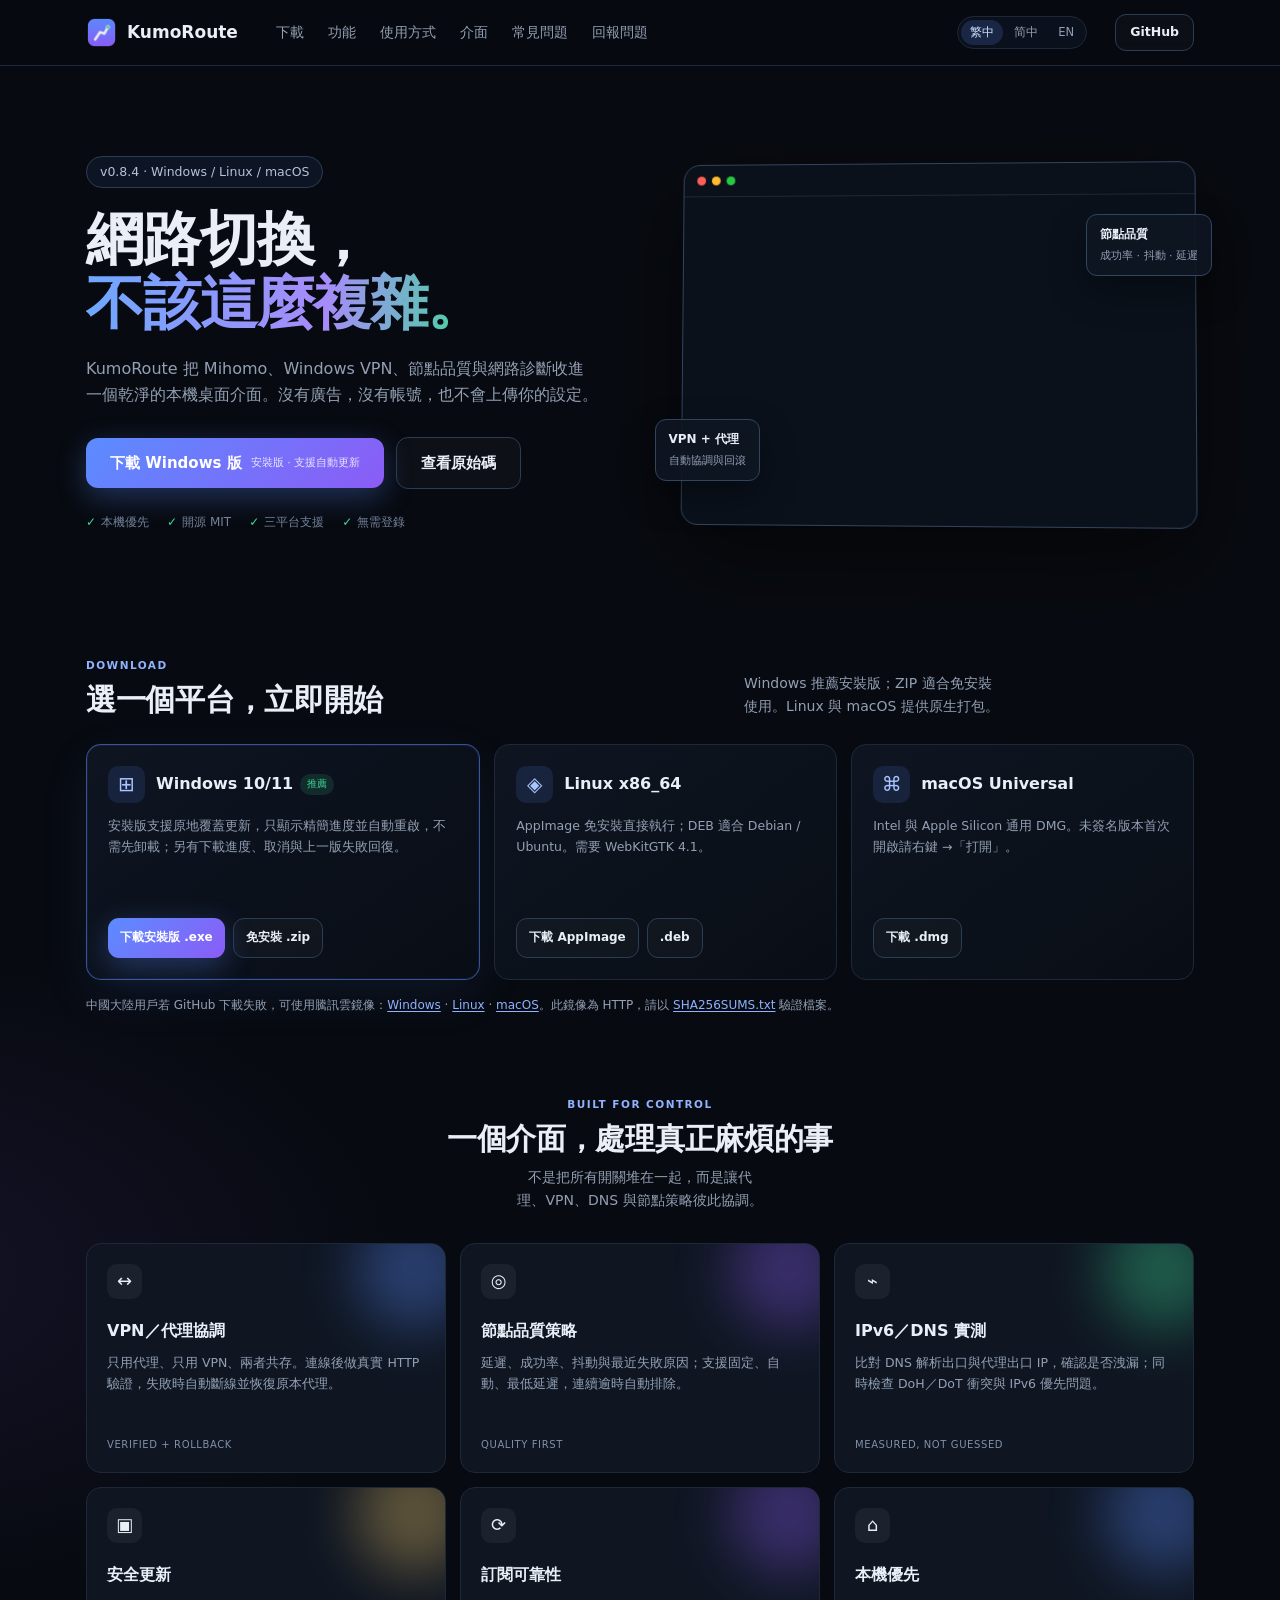
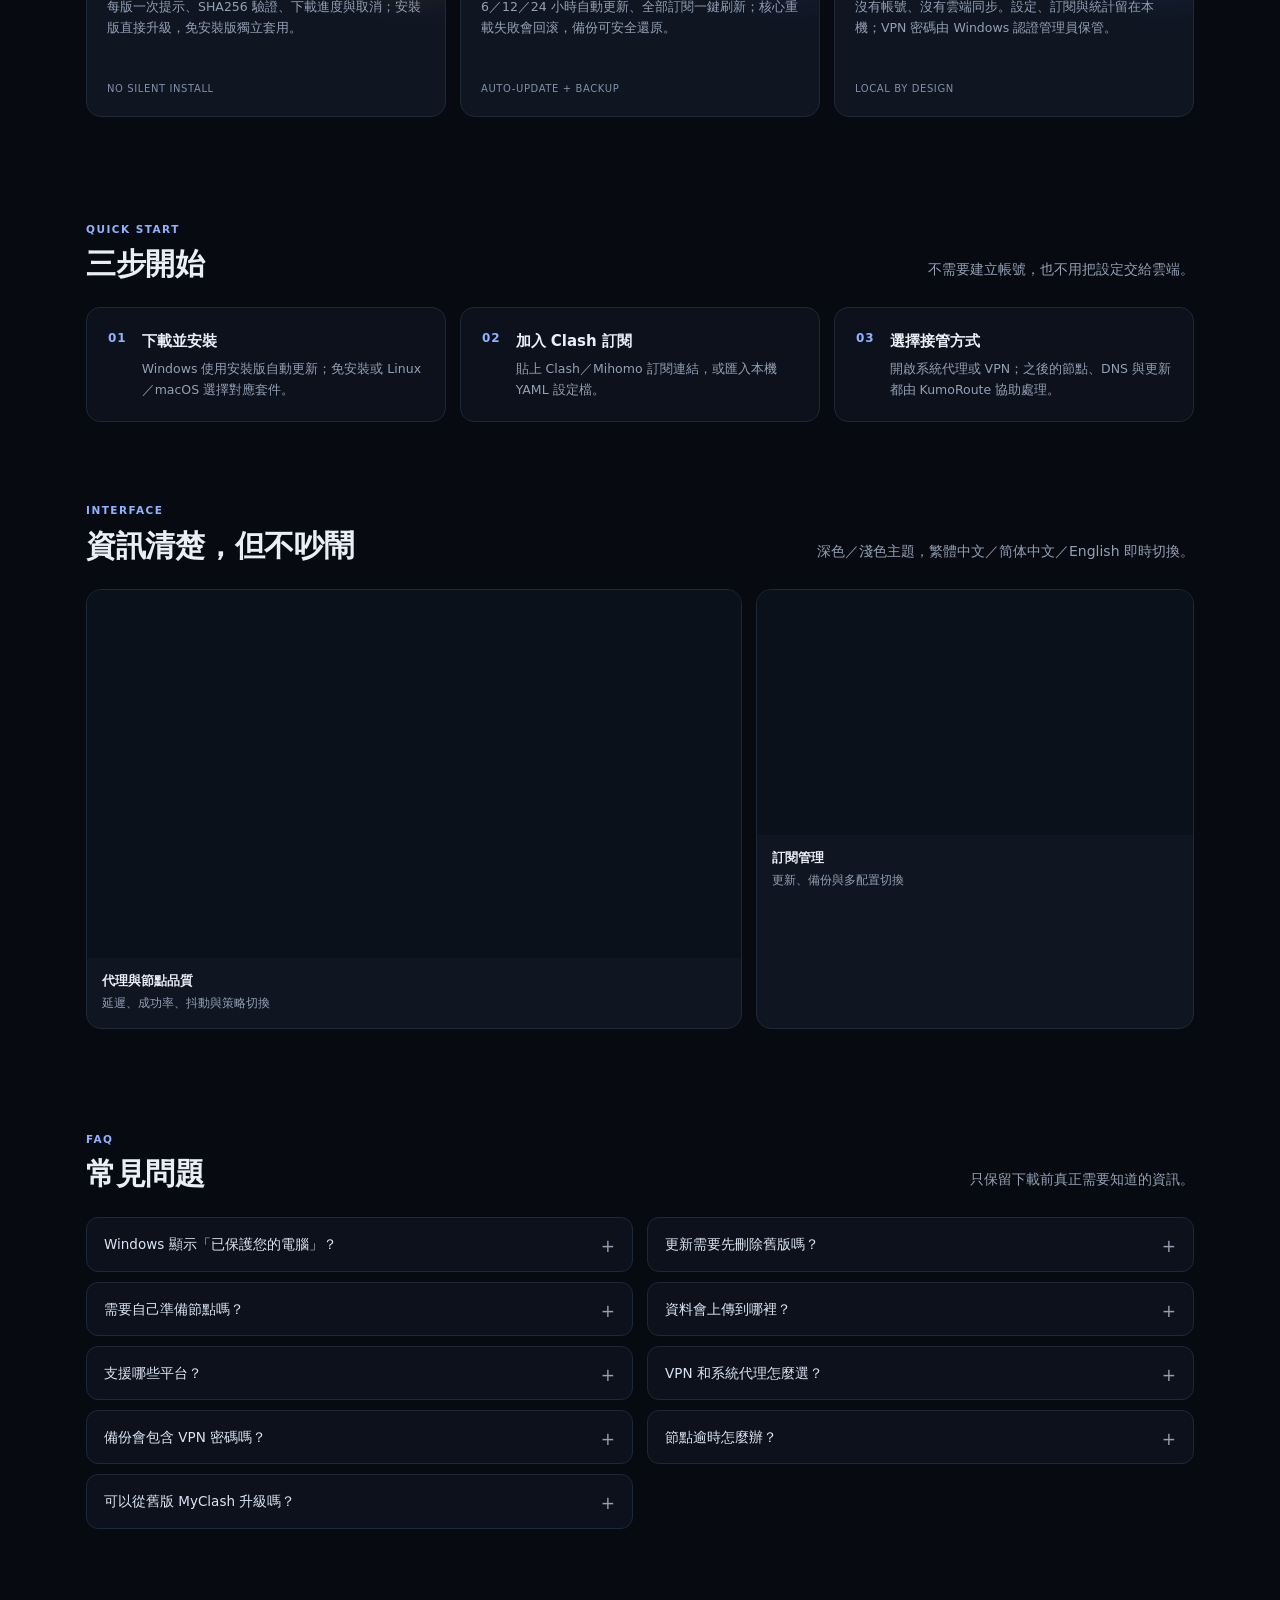
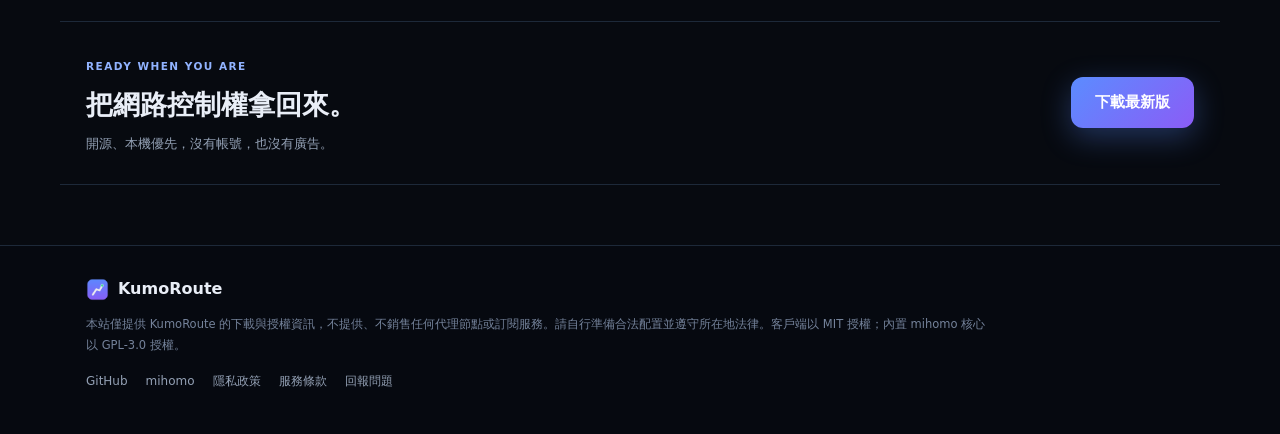
==== commit 1c727739: "Add high-contrast theme and adjustable text size - theme-boot.js and app.js accept a `contrast` them" ====
--- a/site/index.html
+++ b/site/index.html
@@ -30,7 +30,7 @@
 <meta name="twitter:image" content="https://cypwlp.github.io/kumoroute/assets/og.jpg">
 <meta name="twitter:image:alt" content="KumoRoute 桌面介面截圖">
 <script type="application/ld+json">{"@context":"https://schema.org","@type":"SoftwareApplication","name":"KumoRoute","applicationCategory":"UtilitiesApplication","operatingSystem":"Windows 10/11, Linux, macOS","description":"基於 mihomo 核心的輕量、本機優先桌面客戶端，支援 VPN／代理協調、節點品質策略與網路診斷。","url":"https://cypwlp.github.io/kumoroute/","downloadUrl":"https://github.com/cypwlp/kumoroute/releases/latest","codeRepository":"https://github.com/cypwlp/kumoroute","license":"https://github.com/cypwlp/kumoroute/blob/main/LICENSE","offers":{"@type":"Offer","price":"0","priceCurrency":"USD"}}</script>
-<script type="application/ld+json">{"@context":"https://schema.org","@type":"FAQPage","mainEntity":[{"@type":"Question","name":"Windows 顯示「已保護您的電腦」？","acceptedAnswer":{"@type":"Answer","text":"這是未簽名程式的 SmartScreen 提示。專案開源，可自行檢查原始碼；設定簽章 secrets 後，Release 會自動產生 Authenticode 簽章。"}},{"@type":"Question","name":"更新需要先刪除舊版嗎？","acceptedAnswer":{"@type":"Answer","text":"不需要。Windows 安裝版使用原地更新模式，只顯示精簡進度並自動重啟；ZIP 版同樣會備份、覆蓋並套用更新，失敗時可還原上一版。設定、訂閱與 VPN 憑證都保存在使用者資料夾。"}},{"@type":"Question","name":"需要自己準備節點嗎？","acceptedAnswer":{"@type":"Answer","text":"是。KumoRoute 只提供客戶端，不包含或販售節點與訂閱服務。請自備合法的 Clash／Mihomo 配置。"}},{"@type":"Question","name":"資料會上傳到哪裡？","acceptedAnswer":{"@type":"Answer","text":"不會。設定、訂閱、日誌與統計保存在本機（%APPDATA%\\KumoRoute），沒有帳號系統或背景上傳。"}},{"@type":"Question","name":"支援哪些平台？","acceptedAnswer":{"@type":"Answer","text":"v0.8.3 提供 Windows（安裝包／免安裝）、Linux（AppImage／deb）與 macOS（Universal dmg）。手機版尚未提供。"}},{"@type":"Question","name":"VPN 和系統代理怎麼選？","acceptedAnswer":{"@type":"Answer","text":"VPN 頁提供只用代理、只用 VPN、兩者共存。連線成功後會實際發送 HTTP 請求驗證；若 VPN 建立但網路不可用，會自動斷線並恢復原本代理。"}},{"@type":"Question","name":"備份會包含 VPN 密碼嗎？","acceptedAnswer":{"@type":"Answer","text":"不會。JSON 備份包含設定、遠端訂閱與本機 YAML；Windows VPN 憑證仍只存在系統認證管理員。還原前會先建立安全備份。"}},{"@type":"Question","name":"節點逾時怎麼辦？","acceptedAnswer":{"@type":"Answer","text":"使用重測或整組測速。代理頁會顯示成功率、抖動與最近失敗原因，並自動排除連續兩次逾時的節點。"}},{"@type":"Question","name":"可以從舊版 MyClash 升級嗎？","acceptedAnswer":{"@type":"Answer","text":"可以。首次啟動會自動遷移舊資料，憑證與設定不會因更名而遺失。"}}]}</script>
+<script type="application/ld+json">{"@context":"https://schema.org","@type":"FAQPage","mainEntity":[{"@type":"Question","name":"Windows 顯示「已保護您的電腦」？","acceptedAnswer":{"@type":"Answer","text":"這是未簽名程式的 SmartScreen 提示。專案開源，可自行檢查原始碼；設定簽章 secrets 後，Release 會自動產生 Authenticode 簽章。"}},{"@type":"Question","name":"更新需要先刪除舊版嗎？","acceptedAnswer":{"@type":"Answer","text":"不需要。Windows 安裝版使用原地更新模式，只顯示精簡進度並自動重啟；ZIP 版同樣會備份、覆蓋並套用更新，失敗時可還原上一版。設定、訂閱與 VPN 憑證都保存在使用者資料夾。"}},{"@type":"Question","name":"需要自己準備節點嗎？","acceptedAnswer":{"@type":"Answer","text":"是。KumoRoute 只提供客戶端，不包含或販售節點與訂閱服務。請自備合法的 Clash／Mihomo 配置。"}},{"@type":"Question","name":"資料會上傳到哪裡？","acceptedAnswer":{"@type":"Answer","text":"不會。設定、訂閱、日誌與統計保存在本機（%APPDATA%\\KumoRoute），沒有帳號系統或背景上傳。"}},{"@type":"Question","name":"支援哪些平台？","acceptedAnswer":{"@type":"Answer","text":"v0.8.4 提供 Windows（安裝包／免安裝）、Linux（AppImage／deb）與 macOS（Universal dmg）。手機版尚未提供。"}},{"@type":"Question","name":"VPN 和系統代理怎麼選？","acceptedAnswer":{"@type":"Answer","text":"VPN 頁提供只用代理、只用 VPN、兩者共存。連線成功後會實際發送 HTTP 請求驗證；若 VPN 建立但網路不可用，會自動斷線並恢復原本代理。"}},{"@type":"Question","name":"備份會包含 VPN 密碼嗎？","acceptedAnswer":{"@type":"Answer","text":"不會。JSON 備份包含設定、遠端訂閱與本機 YAML；Windows VPN 憑證仍只存在系統認證管理員。還原前會先建立安全備份。"}},{"@type":"Question","name":"節點逾時怎麼辦？","acceptedAnswer":{"@type":"Answer","text":"使用重測或整組測速。代理頁會顯示成功率、抖動與最近失敗原因，並自動排除連續兩次逾時的節點。"}},{"@type":"Question","name":"可以從舊版 MyClash 升級嗎？","acceptedAnswer":{"@type":"Answer","text":"可以。首次啟動會自動遷移舊資料，憑證與設定不會因更名而遺失。"}}]}</script>
 <script type="speculationrules">{"prerender":[{"source":"list","urls":["en/","zh-cn/"],"eagerness":"moderate"}],"prefetch":[{"source":"list","urls":["privacy.html","terms.html"],"eagerness":"moderate"}]}</script>
 <link rel="preload" as="image" type="image/avif" href="assets/screenshot-overview-1600.avif" imagesrcset="assets/screenshot-overview-800.avif 800w, assets/screenshot-overview-1600.avif 1600w" imagesizes="(max-width: 900px) 92vw, 540px" fetchpriority="high">
 <style data-inline-css>:root{--bg:#070a10;--bg2:#0b1018;--card:#0f1622;--line:#1d2939;--line2:#2b3d55;--text:#e9eef7;--muted:#93a0b4;--accent:#5b8cff;--accent2:#8b5cf6;--green:#3ddc97;--amber:#f3c969}*{box-sizing:border-box;margin:0;padding:0}html{scroll-behavior:smooth}body{background:radial-gradient(1100px 580px at 78% -12%,rgba(91,140,255,.16),transparent 62%),radial-gradient(900px 540px at -10% 35%,rgba(139,92,246,.1),transparent 62%),var(--bg);color:var(--text);font-family:"Segoe UI","Microsoft YaHei UI","Microsoft JhengHei UI",system-ui,sans-serif;line-height:1.65;-webkit-font-smoothing:antialiased;overflow-x:clip}a{color:inherit;text-decoration:none}img{max-width:100%;height:auto;display:block}button,a{-webkit-tap-highlight-color:transparent}.nav{position:sticky;top:0;z-index:40;background:rgba(7,10,16,.78);backdrop-filter:blur(16px);border-bottom:1px solid var(--line)}.nav-inner{max-width:1160px;margin:0 auto;display:flex;align-items:center;gap:28px;padding:14px 26px}.brand{display:flex;align-items:center;gap:10px;font-weight:750;font-size:17px}.brand img{width:31px;height:31px;border-radius:9px}.nav-links{display:flex;gap:24px;flex:1;margin-left:10px}.nav-links a{color:var(--muted);font-size:13.5px;transition:color .15s}.nav-links a:hover{color:var(--text)}.lang-switch{display:flex;align-items:center;gap:2px;padding:3px;border:1px solid var(--line);border-radius:999px;background:rgba(15,22,34,.7)}.lang-switch a{padding:3px 9px;border-radius:999px;font-size:11.5px;color:var(--muted);transition:color .15s,background .15s;white-space:nowrap}.lang-switch a:hover{color:var(--text)}.lang-switch a[aria-current="true"]{background:rgba(91,140,255,.18);color:#cfe0ff}.btn{display:inline-flex;align-items:center;justify-content:center;gap:9px;border-radius:11px;border:1px solid var(--line2);padding:10px 18px;font-size:14px;font-weight:600;transition:transform .16s,border-color .16s,filter .16s;white-space:nowrap}.btn:hover{border-color:var(--accent);transform:translateY(-1px)}.btn.small{padding:7px 14px;font-size:12.5px}.btn.big{padding:13px 24px;font-size:15px;border-radius:12px}.btn.primary{background:linear-gradient(135deg,var(--accent),var(--accent2));border:0;color:#fff;box-shadow:0 9px 30px rgba(91,140,255,.32)}.btn.primary:hover{filter:brightness(1.08)}.btn.primary .sub{display:block;font-size:11px;font-weight:400;opacity:.82}.btn.ghost{background:rgba(255,255,255,.025)}.hero{max-width:1160px;margin:0 auto;padding:90px 26px 64px;display:grid;grid-template-columns:1.02fr .98fr;gap:56px;align-items:center}.badge{display:inline-block;font-size:12.5px;color:#b4c2d9;border:1px solid var(--line2);background:rgba(91,140,255,.08);border-radius:999px;padding:5px 13px;margin-bottom:20px}h1{font-size:clamp(38px,5vw,58px);line-height:1.1;letter-spacing:-.02em;font-weight:780}.grad{background:linear-gradient(92deg,#6ea8ff,#a78bfa 60%,#3ddc97);-webkit-background-clip:text;background-clip:text;color:transparent}.lead{color:var(--muted);font-size:16px;margin:20px 0 28px;max-width:540px}.cta{display:flex;gap:12px;flex-wrap:wrap;align-items:center}.trust-row{display:flex;flex-wrap:wrap;gap:8px 18px;margin-top:24px;color:#73829a;font-size:12px}.trust-row span::before{content:"✓";color:var(--green);margin-right:5px}.hero-visual{position:relative;min-width:0}.hero-glow{position:absolute;inset:2% -6%;background:radial-gradient(closest-side,rgba(91,140,255,.25),transparent 74%);filter:blur(30px)}.app-frame{position:relative;z-index:1;overflow:hidden;border:1px solid #33445e;border-radius:17px;background:#0a111b;box-shadow:0 30px 90px rgba(0,0,0,.55);transform:perspective(1200px) rotateY(-3deg) rotateX(2deg)}.window-bar{display:flex;gap:6px;padding:11px 13px;border-bottom:1px solid #1d2939}.window-bar i{width:9px;height:9px;border-radius:50%;background:#33445e}.window-bar i:nth-child(1){background:#ff5f57}.window-bar i:nth-child(2){background:#febc2e}.window-bar i:nth-child(3){background:#28c840}.floating-card{position:absolute;z-index:2;display:flex;flex-direction:column;gap:2px;padding:10px 13px;border:1px solid #33445e;border-radius:11px;background:rgba(15,22,34,.92);box-shadow:0 15px 35px rgba(0,0,0,.35);font-size:11px}.floating-card b{font-size:12px}.floating-card span{color:var(--muted)}.float-a{left:-24px;bottom:45px}.float-b{right:-18px;top:52px}.download-section,.section,.final-cta{max-width:1160px;margin:0 auto;padding:54px 26px 20px}.section-head{display:flex;align-items:end;justify-content:space-between;gap:30px;margin-bottom:26px}.section-head.centered{display:block;max-width:680px;margin:0 auto 30px;text-align:center}.section-head h2{font-size:30px;line-height:1.18;letter-spacing:-.01em}.section-head p{color:var(--muted);font-size:14px;max-width:450px}.section-head.centered p{margin:10px auto 0}.eyebrow{display:inline-block;margin-bottom:8px;color:#91b3ff;font-size:10.5px;font-weight:700;letter-spacing:.14em}.download-grid{display:grid;grid-template-columns:1.15fr 1fr 1fr;gap:14px}.download-card{display:flex;flex-direction:column;min-height:236px;padding:21px;border:1px solid var(--line);border-radius:15px;background:linear-gradient(145deg,rgba(15,22,34,.94),rgba(9,14,22,.94))}.download-card.featured{border-color:rgba(91,140,255,.55);box-shadow:inset 0 0 0 1px rgba(91,140,255,.08),0 16px 50px rgba(91,140,255,.09)}.platform-head{display:flex;align-items:center;gap:11px;margin-bottom:13px}.platform-icon{display:grid;place-items:center;width:37px;height:37px;border-radius:10px;background:rgba(91,140,255,.13);color:#a9c4ff;font-size:20px}.platform-head h3{display:inline;font-size:16px}.pill{display:inline-block;margin-left:7px;padding:2px 7px;border-radius:999px;background:rgba(61,220,151,.12);color:var(--green);font-size:10px;vertical-align:2px}.download-card p{color:var(--muted);font-size:12.5px;flex:1}.download-actions{display:flex;flex-wrap:wrap;gap:8px;margin-top:18px}.download-actions .btn{padding:9px 12px;font-size:12px}.feature-grid{display:grid;grid-template-columns:repeat(3,1fr);gap:14px}.feature-card{position:relative;min-height:230px;padding:20px;border:1px solid var(--line);border-radius:15px;background:var(--card);overflow:hidden}.feature-card::after{content:"";position:absolute;width:120px;height:120px;right:-30px;top:-35px;border-radius:50%;filter:blur(28px);opacity:.35}.accent-blue::after{background:var(--accent)}.accent-violet::after{background:var(--accent2)}.accent-green::after{background:var(--green)}.accent-amber::after{background:var(--amber)}.feature-icon{display:grid;place-items:center;width:35px;height:35px;margin-bottom:19px;border-radius:10px;background:rgba(255,255,255,.05);font-size:18px}.feature-card h3{font-size:16px;margin-bottom:9px}.feature-card p{color:var(--muted);font-size:12.5px}.feature-tag{position:absolute;left:20px;bottom:18px;color:#8090a8;font-size:10px;letter-spacing:.06em;text-transform:uppercase}.workflow-section{padding-top:78px}.steps{display:grid;grid-template-columns:repeat(3,1fr);gap:14px}.step{display:flex;gap:15px;padding:21px;border:1px solid var(--line);border-radius:14px;background:rgba(15,22,34,.62)}.step>b{color:#8fb2ff;font-size:12px;letter-spacing:.08em}.step h3{font-size:15px;margin-bottom:5px}.step p{color:var(--muted);font-size:12.5px}.screenshot-grid{display:grid;grid-template-columns:1.2fr .8fr;gap:14px}.shot-card{overflow:hidden;border:1px solid var(--line);border-radius:15px;background:var(--card)}.shot-card img{width:100%;aspect-ratio:16 / 9;object-fit:cover;object-position:top;background:#0a111b}.shot-card figcaption{display:flex;flex-direction:column;gap:2px;padding:13px 15px 15px;font-size:12.5px}.shot-card figcaption span{color:var(--muted);font-size:11.5px}.faq-section{padding-top:76px}.faq-grid{display:grid;grid-template-columns:1fr 1fr;gap:10px 14px}.faq-grid details{border:1px solid var(--line);border-radius:12px;background:rgba(15,22,34,.62);padding:15px 17px}.faq-grid summary{position:relative;padding-right:24px;cursor:pointer;color:#dce5f4;font-size:13.5px;list-style:none}.faq-grid summary::-webkit-details-marker{display:none}.faq-grid summary::after{content:"+";position:absolute;right:0;top:-1px;color:var(--muted);font-size:17px}.faq-grid details[open] summary::after{content:"–"}.faq-grid details p{color:var(--muted);font-size:12.5px;padding-top:10px}.final-cta{margin-top:72px;margin-bottom:60px;padding-top:30px;padding-bottom:30px;display:flex;align-items:center;justify-content:space-between;gap:24px;border-top:1px solid var(--line);border-bottom:1px solid var(--line)}.final-cta h2{font-size:27px}.final-cta p{margin-top:5px;color:var(--muted);font-size:13px}footer{border-top:1px solid var(--line);background:#060910}.foot-inner{max-width:1160px;margin:0 auto;padding:30px 26px 42px}.foot-brand{display:flex;align-items:center;gap:9px;font-weight:700;margin-bottom:12px}.foot-brand img{width:23px;height:23px;border-radius:6px}.disclaimer{max-width:900px;color:#74829a;font-size:11.5px;line-height:1.8}.foot-links{display:flex;flex-wrap:wrap;gap:18px;margin-top:16px;color:var(--muted);font-size:12px}.foot-links a:hover{color:var(--text)}@media (max-width:960px){.nav-links{display:none}.hero{grid-template-columns:1fr;gap:46px;padding-top:64px}.hero-visual{max-width:720px}.download-grid,.feature-grid{grid-template-columns:1fr 1fr}.feature-grid{gap:12px}.steps{grid-template-columns:1fr}.screenshot-grid{grid-template-columns:1fr}.shot-card img{aspect-ratio:16 / 8}}@media (max-width:620px){.nav-inner{padding:12px 18px}.nav-inner{gap:14px}.lang-switch a{padding:3px 7px;font-size:11px}.nav-links{display:none}.hero,.download-section,.section,.final-cta{padding-left:18px;padding-right:18px}.hero{padding-top:50px}.section-head{display:block}.section-head p{margin-top:9px}.download-grid,.feature-grid,.faq-grid{grid-template-columns:1fr}.final-cta{align-items:flex-start;flex-direction:column}.floating-card{display:none}.app-frame{transform:none}.download-actions .btn{flex:1}}:root{color-scheme:dark}picture{display:contents}[id]{scroll-margin-top:84px}a:focus-visible,summary:focus-visible,.btn:focus-visible{outline:2px solid #7aa8ff;outline-offset:3px;border-radius:8px}h1,h2,.lead,.section-head p{text-wrap:balance}h3,.feature-card p,.download-card p,.faq-grid details p{text-wrap:pretty}@media (prefers-reduced-motion:no-preference){@view-transition{navigation:auto}}@media (prefers-reduced-motion:reduce){html{scroll-behavior:auto}*,*::before,*::after{transition-duration:.01ms !important;animation-duration:.01ms !important}}.skip{position:absolute;left:12px;top:-48px;z-index:60;padding:9px 14px;border-radius:10px;background:#16233a;border:1px solid var(--accent);font-size:13px;transition:top .16s}.skip:focus{top:12px}@supports (interpolate-size:allow-keywords){:root{interpolate-size:allow-keywords}.faq-grid details::details-content{block-size:0;overflow:hidden;transition:block-size .22s ease,content-visibility .22s allow-discrete}.faq-grid details[open]::details-content{block-size:auto}}@media (prefers-reduced-motion:no-preference){@supports (view-transition-name:hero){.app-frame{view-transition-name:hero}.hero-copy h1{view-transition-name:headline}}}.legal-page{max-width:820px;margin:0 auto;padding:56px 26px 76px}.legal-page h1{font-size:clamp(28px,4vw,40px);margin-bottom:6px}.legal-page h2{font-size:19px;margin:32px 0 8px;padding-top:18px;border-top:1px solid var(--line)}.legal-page p,.legal-page li{color:var(--muted);font-size:14px;line-height:1.85}.legal-page ul{padding-left:21px;margin:8px 0}.legal-page li{list-style:disc;margin:4px 0}.legal-page code{padding:2px 6px;border-radius:5px;background:rgba(255,255,255,.06);font-size:.92em}.legal-page a{color:#8fb2ff;text-decoration:underline;text-underline-offset:3px}.legal-note{margin:18px 0 4px;padding:12px 15px;border-left:2px solid var(--accent);background:rgba(91,140,255,.07);border-radius:0 9px 9px 0;font-size:12.5px !important}.legal-nav{flex:0 1 auto;margin-left:auto}.feedback-grid{display:grid;grid-template-columns:repeat(3,1fr);gap:12px;margin:12px 0 8px}.feedback-card{display:flex;flex-direction:column;gap:6px;min-height:134px;padding:17px;border:1px solid var(--line);border-radius:14px;background:var(--card);transition:border-color .16s,transform .16s}.feedback-card:hover{border-color:var(--accent);transform:translateY(-2px)}.feedback-card .feature-icon{margin-bottom:4px;font-size:20px}.feedback-card b{font-size:14px}.feedback-card>span:last-child{color:var(--muted);font-size:12px;line-height:1.5}.feedback-steps{padding-left:21px;margin:6px 0}.feedback-steps li{list-style:decimal;margin:6px 0}.report-template{width:100%;margin-top:8px;padding:14px;resize:vertical;border:1px solid var(--line2);border-radius:12px;background:#0a111b;color:#cbd6e8;font:12px/1.7 ui-monospace,SFMono-Regular,Consolas,monospace}.report-template:focus{outline:2px solid var(--accent);outline-offset:2px}.feedback-actions{display:flex;align-items:center;gap:12px;margin-top:10px}.copy-status{color:var(--green);font-size:12px}@media (max-width:960px){.feedback-grid{grid-template-columns:1fr}}.legal-page .feedback-card,.legal-page .feedback-card b,.legal-page .feedback-card span{color:inherit;text-decoration:none}.legal-page .feedback-card>span:last-child{color:var(--muted)}.mirror-note{margin-top:16px;color:var(--muted);font-size:12px}.mirror-note a{color:#8fb2ff;text-decoration:underline;text-underline-offset:2px}</style>
@@ -49,7 +49,7 @@
 <main id="main" tabindex="-1">
   <section class="hero" id="top">
     <div class="hero-copy">
-      <div class="badge">v0.8.3 · Windows / Linux / macOS</div>
+      <div class="badge">v0.8.4 · Windows / Linux / macOS</div>
       <h1>網路切換，<br><span class="grad">不該這麼複雜。</span></h1>
       <p class="lead">KumoRoute 把 Mihomo、Windows VPN、節點品質與網路診斷收進一個乾淨的本機桌面介面。沒有廣告，沒有帳號，也不會上傳你的設定。</p>
       <div class="cta"><a class="btn primary big" id="download-btn" href="https://github.com/cypwlp/kumoroute/releases/latest/download/KumoRoute-win-x64-setup.exe" data-dl="download-btn" target="_blank" rel="noopener">下載 Windows 版<span class="sub">安裝版 · 支援自動更新</span></a><a class="btn ghost big" id="github-btn" href="#" target="_blank" rel="noopener">查看原始碼</a></div>
@@ -97,7 +97,7 @@
       <details name="faq"><summary>更新需要先刪除舊版嗎？</summary><p>不需要。Windows 安裝版使用原地更新模式，只顯示精簡進度並自動重啟；ZIP 版同樣會備份、覆蓋並套用更新，失敗時可還原上一版。設定、訂閱與 VPN 憑證都保存在使用者資料夾。</p></details>
       <details name="faq"><summary>需要自己準備節點嗎？</summary><p>是。KumoRoute 只提供客戶端，不包含或販售節點與訂閱服務。請自備合法的 Clash／Mihomo 配置。</p></details>
       <details name="faq"><summary>資料會上傳到哪裡？</summary><p>不會。設定、訂閱、日誌與統計保存在本機（%APPDATA%\\KumoRoute），沒有帳號系統或背景上傳。</p></details>
-      <details name="faq"><summary>支援哪些平台？</summary><p>v0.8.3 提供 Windows（安裝包／免安裝）、Linux（AppImage／deb）與 macOS（Universal dmg）。手機版尚未提供。</p></details>
+      <details name="faq"><summary>支援哪些平台？</summary><p>v0.8.4 提供 Windows（安裝包／免安裝）、Linux（AppImage／deb）與 macOS（Universal dmg）。手機版尚未提供。</p></details>
       <details name="faq"><summary>VPN 和系統代理怎麼選？</summary><p>VPN 頁提供只用代理、只用 VPN、兩者共存。連線成功後會實際發送 HTTP 請求驗證；若 VPN 建立但網路不可用，會自動斷線並恢復原本代理。</p></details>
       <details name="faq"><summary>備份會包含 VPN 密碼嗎？</summary><p>不會。JSON 備份包含設定、遠端訂閱與本機 YAML；Windows VPN 憑證仍只存在系統認證管理員。還原前會先建立安全備份。</p></details>
       <details name="faq"><summary>節點逾時怎麼辦？</summary><p>使用重測或整組測速。代理頁會顯示成功率、抖動與最近失敗原因，並自動排除連續兩次逾時的節點。</p></details>
@@ -109,6 +109,6 @@
 </main>
 
 <footer><div class="foot-inner"><div class="foot-brand"><img src="assets/icon.png" alt="" width="256" height="256" decoding="async"><span>KumoRoute</span></div><p class="disclaimer">本站僅提供 KumoRoute 的下載與授權資訊，不提供、不銷售任何代理節點或訂閱服務。請自行準備合法配置並遵守所在地法律。客戶端以 MIT 授權；內置 mihomo 核心以 GPL-3.0 授權。</p><p class="foot-links"><a id="github-foot" href="#" target="_blank" rel="noopener">GitHub</a><a href="https://github.com/MetaCubeX/mihomo" target="_blank" rel="noopener">mihomo</a><a href="privacy.html">隱私政策</a><a href="terms.html">服務條款</a><a href="feedback.html">回報問題</a></p></div></footer>
-<script src="app.js?v=0.8.3"></script>
+<script src="app.js?v=0.8.4"></script>
 </body>
 </html>
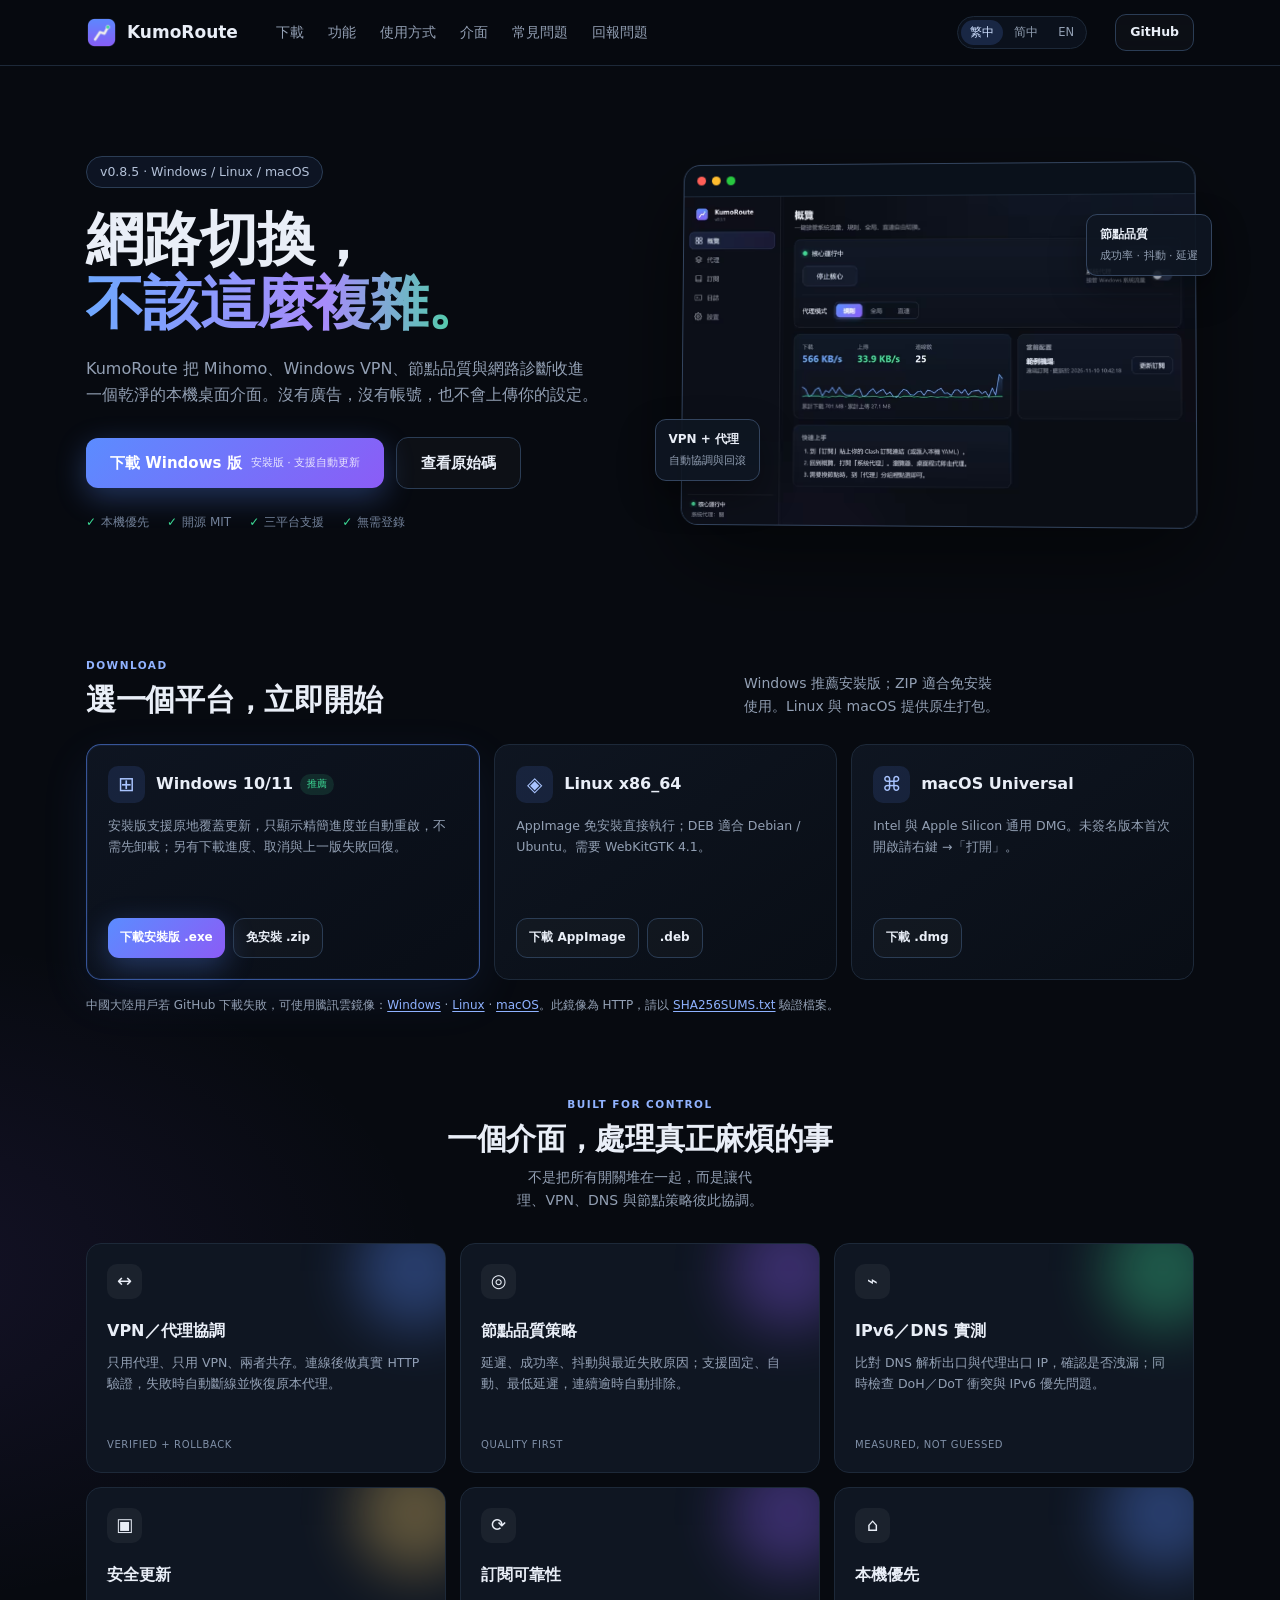
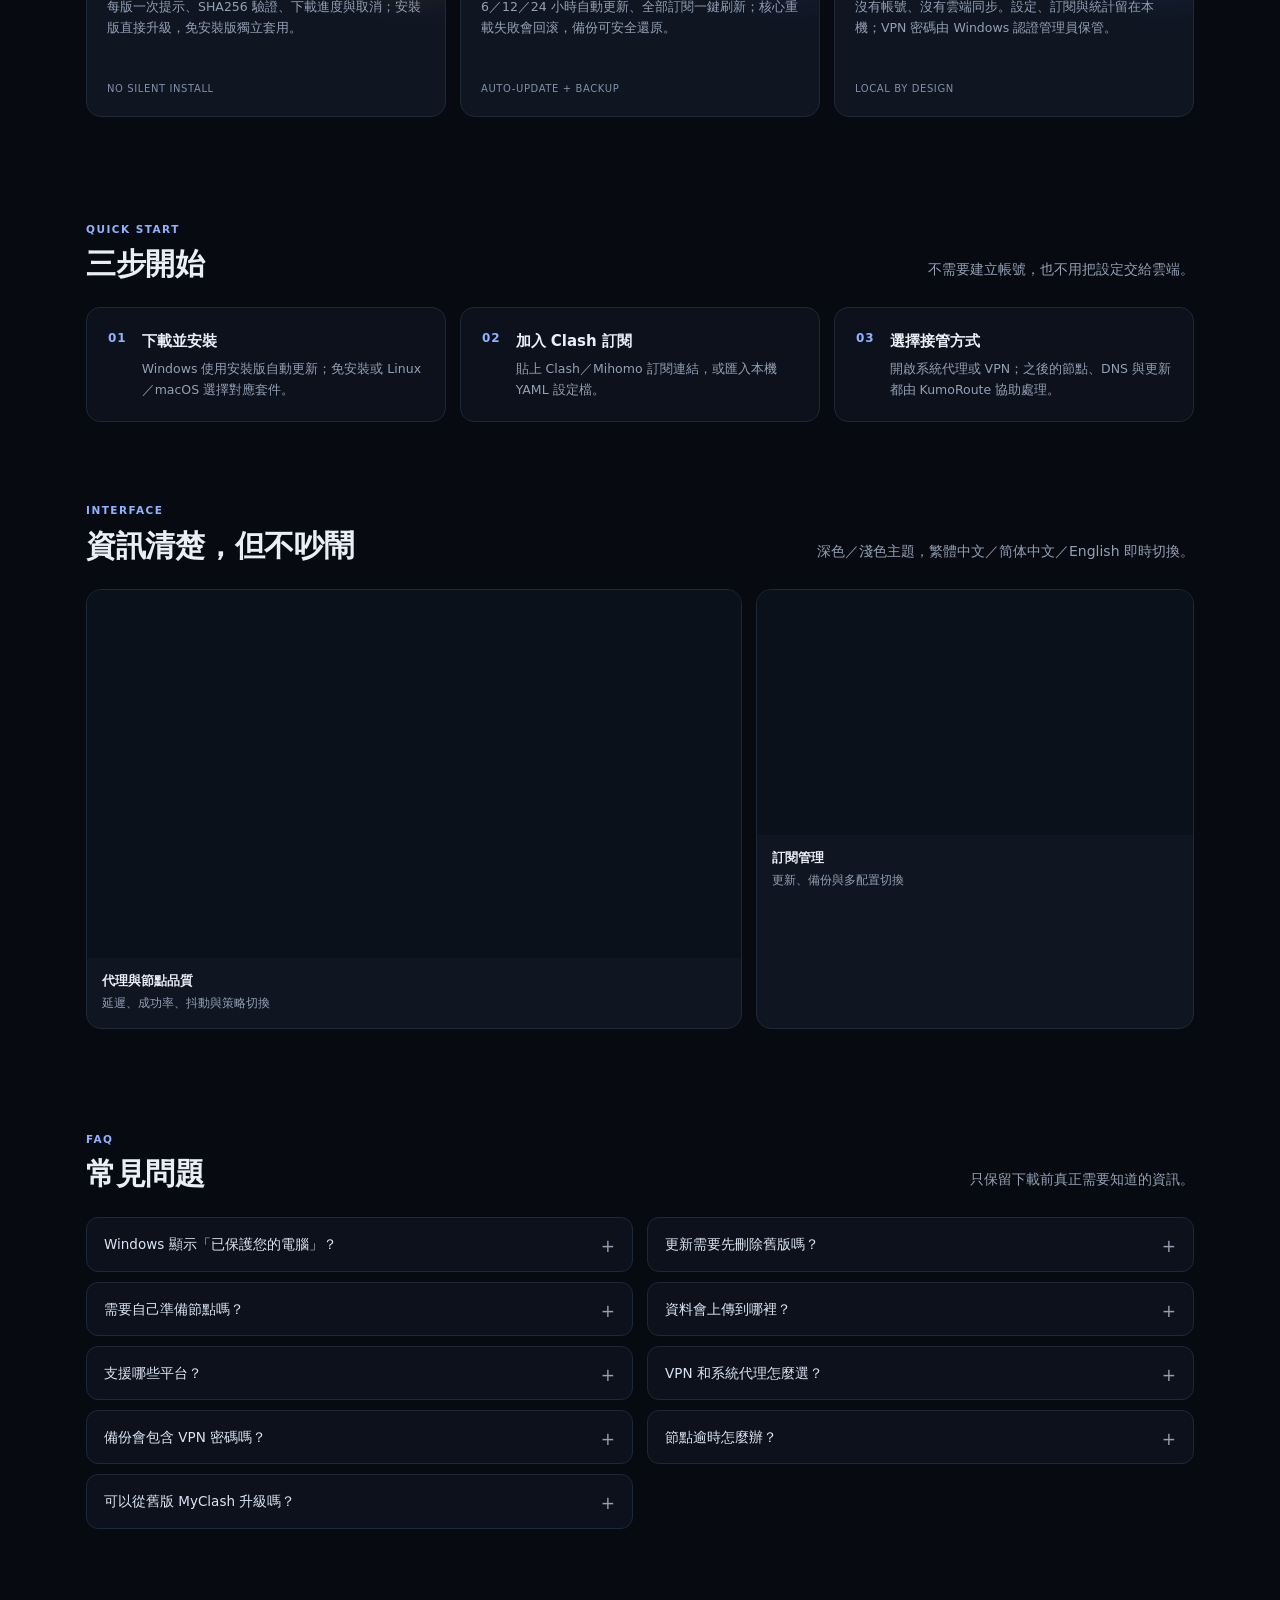
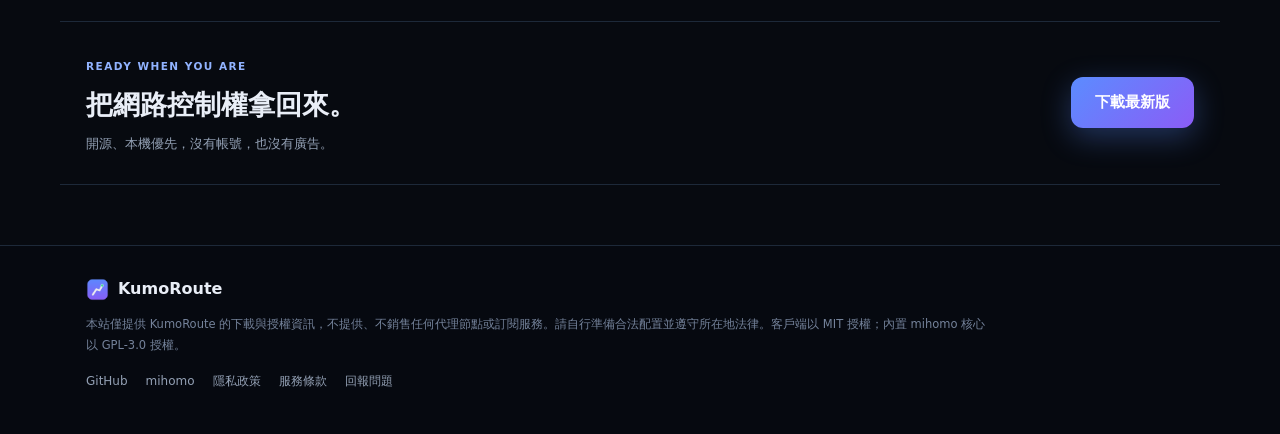
==== commit 454ad181: "Add a one-click network reset Settings now has a "reset network" action for the case where fiddling " ====
--- a/site/index.html
+++ b/site/index.html
@@ -30,7 +30,7 @@
 <meta name="twitter:image" content="https://cypwlp.github.io/kumoroute/assets/og.jpg">
 <meta name="twitter:image:alt" content="KumoRoute 桌面介面截圖">
 <script type="application/ld+json">{"@context":"https://schema.org","@type":"SoftwareApplication","name":"KumoRoute","applicationCategory":"UtilitiesApplication","operatingSystem":"Windows 10/11, Linux, macOS","description":"基於 mihomo 核心的輕量、本機優先桌面客戶端，支援 VPN／代理協調、節點品質策略與網路診斷。","url":"https://cypwlp.github.io/kumoroute/","downloadUrl":"https://github.com/cypwlp/kumoroute/releases/latest","codeRepository":"https://github.com/cypwlp/kumoroute","license":"https://github.com/cypwlp/kumoroute/blob/main/LICENSE","offers":{"@type":"Offer","price":"0","priceCurrency":"USD"}}</script>
-<script type="application/ld+json">{"@context":"https://schema.org","@type":"FAQPage","mainEntity":[{"@type":"Question","name":"Windows 顯示「已保護您的電腦」？","acceptedAnswer":{"@type":"Answer","text":"這是未簽名程式的 SmartScreen 提示。專案開源，可自行檢查原始碼；設定簽章 secrets 後，Release 會自動產生 Authenticode 簽章。"}},{"@type":"Question","name":"更新需要先刪除舊版嗎？","acceptedAnswer":{"@type":"Answer","text":"不需要。Windows 安裝版使用原地更新模式，只顯示精簡進度並自動重啟；ZIP 版同樣會備份、覆蓋並套用更新，失敗時可還原上一版。設定、訂閱與 VPN 憑證都保存在使用者資料夾。"}},{"@type":"Question","name":"需要自己準備節點嗎？","acceptedAnswer":{"@type":"Answer","text":"是。KumoRoute 只提供客戶端，不包含或販售節點與訂閱服務。請自備合法的 Clash／Mihomo 配置。"}},{"@type":"Question","name":"資料會上傳到哪裡？","acceptedAnswer":{"@type":"Answer","text":"不會。設定、訂閱、日誌與統計保存在本機（%APPDATA%\\KumoRoute），沒有帳號系統或背景上傳。"}},{"@type":"Question","name":"支援哪些平台？","acceptedAnswer":{"@type":"Answer","text":"v0.8.4 提供 Windows（安裝包／免安裝）、Linux（AppImage／deb）與 macOS（Universal dmg）。手機版尚未提供。"}},{"@type":"Question","name":"VPN 和系統代理怎麼選？","acceptedAnswer":{"@type":"Answer","text":"VPN 頁提供只用代理、只用 VPN、兩者共存。連線成功後會實際發送 HTTP 請求驗證；若 VPN 建立但網路不可用，會自動斷線並恢復原本代理。"}},{"@type":"Question","name":"備份會包含 VPN 密碼嗎？","acceptedAnswer":{"@type":"Answer","text":"不會。JSON 備份包含設定、遠端訂閱與本機 YAML；Windows VPN 憑證仍只存在系統認證管理員。還原前會先建立安全備份。"}},{"@type":"Question","name":"節點逾時怎麼辦？","acceptedAnswer":{"@type":"Answer","text":"使用重測或整組測速。代理頁會顯示成功率、抖動與最近失敗原因，並自動排除連續兩次逾時的節點。"}},{"@type":"Question","name":"可以從舊版 MyClash 升級嗎？","acceptedAnswer":{"@type":"Answer","text":"可以。首次啟動會自動遷移舊資料，憑證與設定不會因更名而遺失。"}}]}</script>
+<script type="application/ld+json">{"@context":"https://schema.org","@type":"FAQPage","mainEntity":[{"@type":"Question","name":"Windows 顯示「已保護您的電腦」？","acceptedAnswer":{"@type":"Answer","text":"這是未簽名程式的 SmartScreen 提示。專案開源，可自行檢查原始碼；設定簽章 secrets 後，Release 會自動產生 Authenticode 簽章。"}},{"@type":"Question","name":"更新需要先刪除舊版嗎？","acceptedAnswer":{"@type":"Answer","text":"不需要。Windows 安裝版使用原地更新模式，只顯示精簡進度並自動重啟；ZIP 版同樣會備份、覆蓋並套用更新，失敗時可還原上一版。設定、訂閱與 VPN 憑證都保存在使用者資料夾。"}},{"@type":"Question","name":"需要自己準備節點嗎？","acceptedAnswer":{"@type":"Answer","text":"是。KumoRoute 只提供客戶端，不包含或販售節點與訂閱服務。請自備合法的 Clash／Mihomo 配置。"}},{"@type":"Question","name":"資料會上傳到哪裡？","acceptedAnswer":{"@type":"Answer","text":"不會。設定、訂閱、日誌與統計保存在本機（%APPDATA%\\KumoRoute），沒有帳號系統或背景上傳。"}},{"@type":"Question","name":"支援哪些平台？","acceptedAnswer":{"@type":"Answer","text":"v0.8.5 提供 Windows（安裝包／免安裝）、Linux（AppImage／deb）與 macOS（Universal dmg）。手機版尚未提供。"}},{"@type":"Question","name":"VPN 和系統代理怎麼選？","acceptedAnswer":{"@type":"Answer","text":"VPN 頁提供只用代理、只用 VPN、兩者共存。連線成功後會實際發送 HTTP 請求驗證；若 VPN 建立但網路不可用，會自動斷線並恢復原本代理。"}},{"@type":"Question","name":"備份會包含 VPN 密碼嗎？","acceptedAnswer":{"@type":"Answer","text":"不會。JSON 備份包含設定、遠端訂閱與本機 YAML；Windows VPN 憑證仍只存在系統認證管理員。還原前會先建立安全備份。"}},{"@type":"Question","name":"節點逾時怎麼辦？","acceptedAnswer":{"@type":"Answer","text":"使用重測或整組測速。代理頁會顯示成功率、抖動與最近失敗原因，並自動排除連續兩次逾時的節點。"}},{"@type":"Question","name":"可以從舊版 MyClash 升級嗎？","acceptedAnswer":{"@type":"Answer","text":"可以。首次啟動會自動遷移舊資料，憑證與設定不會因更名而遺失。"}}]}</script>
 <script type="speculationrules">{"prerender":[{"source":"list","urls":["en/","zh-cn/"],"eagerness":"moderate"}],"prefetch":[{"source":"list","urls":["privacy.html","terms.html"],"eagerness":"moderate"}]}</script>
 <link rel="preload" as="image" type="image/avif" href="assets/screenshot-overview-1600.avif" imagesrcset="assets/screenshot-overview-800.avif 800w, assets/screenshot-overview-1600.avif 1600w" imagesizes="(max-width: 900px) 92vw, 540px" fetchpriority="high">
 <style data-inline-css>:root{--bg:#070a10;--bg2:#0b1018;--card:#0f1622;--line:#1d2939;--line2:#2b3d55;--text:#e9eef7;--muted:#93a0b4;--accent:#5b8cff;--accent2:#8b5cf6;--green:#3ddc97;--amber:#f3c969}*{box-sizing:border-box;margin:0;padding:0}html{scroll-behavior:smooth}body{background:radial-gradient(1100px 580px at 78% -12%,rgba(91,140,255,.16),transparent 62%),radial-gradient(900px 540px at -10% 35%,rgba(139,92,246,.1),transparent 62%),var(--bg);color:var(--text);font-family:"Segoe UI","Microsoft YaHei UI","Microsoft JhengHei UI",system-ui,sans-serif;line-height:1.65;-webkit-font-smoothing:antialiased;overflow-x:clip}a{color:inherit;text-decoration:none}img{max-width:100%;height:auto;display:block}button,a{-webkit-tap-highlight-color:transparent}.nav{position:sticky;top:0;z-index:40;background:rgba(7,10,16,.78);backdrop-filter:blur(16px);border-bottom:1px solid var(--line)}.nav-inner{max-width:1160px;margin:0 auto;display:flex;align-items:center;gap:28px;padding:14px 26px}.brand{display:flex;align-items:center;gap:10px;font-weight:750;font-size:17px}.brand img{width:31px;height:31px;border-radius:9px}.nav-links{display:flex;gap:24px;flex:1;margin-left:10px}.nav-links a{color:var(--muted);font-size:13.5px;transition:color .15s}.nav-links a:hover{color:var(--text)}.lang-switch{display:flex;align-items:center;gap:2px;padding:3px;border:1px solid var(--line);border-radius:999px;background:rgba(15,22,34,.7)}.lang-switch a{padding:3px 9px;border-radius:999px;font-size:11.5px;color:var(--muted);transition:color .15s,background .15s;white-space:nowrap}.lang-switch a:hover{color:var(--text)}.lang-switch a[aria-current="true"]{background:rgba(91,140,255,.18);color:#cfe0ff}.btn{display:inline-flex;align-items:center;justify-content:center;gap:9px;border-radius:11px;border:1px solid var(--line2);padding:10px 18px;font-size:14px;font-weight:600;transition:transform .16s,border-color .16s,filter .16s;white-space:nowrap}.btn:hover{border-color:var(--accent);transform:translateY(-1px)}.btn.small{padding:7px 14px;font-size:12.5px}.btn.big{padding:13px 24px;font-size:15px;border-radius:12px}.btn.primary{background:linear-gradient(135deg,var(--accent),var(--accent2));border:0;color:#fff;box-shadow:0 9px 30px rgba(91,140,255,.32)}.btn.primary:hover{filter:brightness(1.08)}.btn.primary .sub{display:block;font-size:11px;font-weight:400;opacity:.82}.btn.ghost{background:rgba(255,255,255,.025)}.hero{max-width:1160px;margin:0 auto;padding:90px 26px 64px;display:grid;grid-template-columns:1.02fr .98fr;gap:56px;align-items:center}.badge{display:inline-block;font-size:12.5px;color:#b4c2d9;border:1px solid var(--line2);background:rgba(91,140,255,.08);border-radius:999px;padding:5px 13px;margin-bottom:20px}h1{font-size:clamp(38px,5vw,58px);line-height:1.1;letter-spacing:-.02em;font-weight:780}.grad{background:linear-gradient(92deg,#6ea8ff,#a78bfa 60%,#3ddc97);-webkit-background-clip:text;background-clip:text;color:transparent}.lead{color:var(--muted);font-size:16px;margin:20px 0 28px;max-width:540px}.cta{display:flex;gap:12px;flex-wrap:wrap;align-items:center}.trust-row{display:flex;flex-wrap:wrap;gap:8px 18px;margin-top:24px;color:#73829a;font-size:12px}.trust-row span::before{content:"✓";color:var(--green);margin-right:5px}.hero-visual{position:relative;min-width:0}.hero-glow{position:absolute;inset:2% -6%;background:radial-gradient(closest-side,rgba(91,140,255,.25),transparent 74%);filter:blur(30px)}.app-frame{position:relative;z-index:1;overflow:hidden;border:1px solid #33445e;border-radius:17px;background:#0a111b;box-shadow:0 30px 90px rgba(0,0,0,.55);transform:perspective(1200px) rotateY(-3deg) rotateX(2deg)}.window-bar{display:flex;gap:6px;padding:11px 13px;border-bottom:1px solid #1d2939}.window-bar i{width:9px;height:9px;border-radius:50%;background:#33445e}.window-bar i:nth-child(1){background:#ff5f57}.window-bar i:nth-child(2){background:#febc2e}.window-bar i:nth-child(3){background:#28c840}.floating-card{position:absolute;z-index:2;display:flex;flex-direction:column;gap:2px;padding:10px 13px;border:1px solid #33445e;border-radius:11px;background:rgba(15,22,34,.92);box-shadow:0 15px 35px rgba(0,0,0,.35);font-size:11px}.floating-card b{font-size:12px}.floating-card span{color:var(--muted)}.float-a{left:-24px;bottom:45px}.float-b{right:-18px;top:52px}.download-section,.section,.final-cta{max-width:1160px;margin:0 auto;padding:54px 26px 20px}.section-head{display:flex;align-items:end;justify-content:space-between;gap:30px;margin-bottom:26px}.section-head.centered{display:block;max-width:680px;margin:0 auto 30px;text-align:center}.section-head h2{font-size:30px;line-height:1.18;letter-spacing:-.01em}.section-head p{color:var(--muted);font-size:14px;max-width:450px}.section-head.centered p{margin:10px auto 0}.eyebrow{display:inline-block;margin-bottom:8px;color:#91b3ff;font-size:10.5px;font-weight:700;letter-spacing:.14em}.download-grid{display:grid;grid-template-columns:1.15fr 1fr 1fr;gap:14px}.download-card{display:flex;flex-direction:column;min-height:236px;padding:21px;border:1px solid var(--line);border-radius:15px;background:linear-gradient(145deg,rgba(15,22,34,.94),rgba(9,14,22,.94))}.download-card.featured{border-color:rgba(91,140,255,.55);box-shadow:inset 0 0 0 1px rgba(91,140,255,.08),0 16px 50px rgba(91,140,255,.09)}.platform-head{display:flex;align-items:center;gap:11px;margin-bottom:13px}.platform-icon{display:grid;place-items:center;width:37px;height:37px;border-radius:10px;background:rgba(91,140,255,.13);color:#a9c4ff;font-size:20px}.platform-head h3{display:inline;font-size:16px}.pill{display:inline-block;margin-left:7px;padding:2px 7px;border-radius:999px;background:rgba(61,220,151,.12);color:var(--green);font-size:10px;vertical-align:2px}.download-card p{color:var(--muted);font-size:12.5px;flex:1}.download-actions{display:flex;flex-wrap:wrap;gap:8px;margin-top:18px}.download-actions .btn{padding:9px 12px;font-size:12px}.feature-grid{display:grid;grid-template-columns:repeat(3,1fr);gap:14px}.feature-card{position:relative;min-height:230px;padding:20px;border:1px solid var(--line);border-radius:15px;background:var(--card);overflow:hidden}.feature-card::after{content:"";position:absolute;width:120px;height:120px;right:-30px;top:-35px;border-radius:50%;filter:blur(28px);opacity:.35}.accent-blue::after{background:var(--accent)}.accent-violet::after{background:var(--accent2)}.accent-green::after{background:var(--green)}.accent-amber::after{background:var(--amber)}.feature-icon{display:grid;place-items:center;width:35px;height:35px;margin-bottom:19px;border-radius:10px;background:rgba(255,255,255,.05);font-size:18px}.feature-card h3{font-size:16px;margin-bottom:9px}.feature-card p{color:var(--muted);font-size:12.5px}.feature-tag{position:absolute;left:20px;bottom:18px;color:#8090a8;font-size:10px;letter-spacing:.06em;text-transform:uppercase}.workflow-section{padding-top:78px}.steps{display:grid;grid-template-columns:repeat(3,1fr);gap:14px}.step{display:flex;gap:15px;padding:21px;border:1px solid var(--line);border-radius:14px;background:rgba(15,22,34,.62)}.step>b{color:#8fb2ff;font-size:12px;letter-spacing:.08em}.step h3{font-size:15px;margin-bottom:5px}.step p{color:var(--muted);font-size:12.5px}.screenshot-grid{display:grid;grid-template-columns:1.2fr .8fr;gap:14px}.shot-card{overflow:hidden;border:1px solid var(--line);border-radius:15px;background:var(--card)}.shot-card img{width:100%;aspect-ratio:16 / 9;object-fit:cover;object-position:top;background:#0a111b}.shot-card figcaption{display:flex;flex-direction:column;gap:2px;padding:13px 15px 15px;font-size:12.5px}.shot-card figcaption span{color:var(--muted);font-size:11.5px}.faq-section{padding-top:76px}.faq-grid{display:grid;grid-template-columns:1fr 1fr;gap:10px 14px}.faq-grid details{border:1px solid var(--line);border-radius:12px;background:rgba(15,22,34,.62);padding:15px 17px}.faq-grid summary{position:relative;padding-right:24px;cursor:pointer;color:#dce5f4;font-size:13.5px;list-style:none}.faq-grid summary::-webkit-details-marker{display:none}.faq-grid summary::after{content:"+";position:absolute;right:0;top:-1px;color:var(--muted);font-size:17px}.faq-grid details[open] summary::after{content:"–"}.faq-grid details p{color:var(--muted);font-size:12.5px;padding-top:10px}.final-cta{margin-top:72px;margin-bottom:60px;padding-top:30px;padding-bottom:30px;display:flex;align-items:center;justify-content:space-between;gap:24px;border-top:1px solid var(--line);border-bottom:1px solid var(--line)}.final-cta h2{font-size:27px}.final-cta p{margin-top:5px;color:var(--muted);font-size:13px}footer{border-top:1px solid var(--line);background:#060910}.foot-inner{max-width:1160px;margin:0 auto;padding:30px 26px 42px}.foot-brand{display:flex;align-items:center;gap:9px;font-weight:700;margin-bottom:12px}.foot-brand img{width:23px;height:23px;border-radius:6px}.disclaimer{max-width:900px;color:#74829a;font-size:11.5px;line-height:1.8}.foot-links{display:flex;flex-wrap:wrap;gap:18px;margin-top:16px;color:var(--muted);font-size:12px}.foot-links a:hover{color:var(--text)}@media (max-width:960px){.nav-links{display:none}.hero{grid-template-columns:1fr;gap:46px;padding-top:64px}.hero-visual{max-width:720px}.download-grid,.feature-grid{grid-template-columns:1fr 1fr}.feature-grid{gap:12px}.steps{grid-template-columns:1fr}.screenshot-grid{grid-template-columns:1fr}.shot-card img{aspect-ratio:16 / 8}}@media (max-width:620px){.nav-inner{padding:12px 18px}.nav-inner{gap:14px}.lang-switch a{padding:3px 7px;font-size:11px}.nav-links{display:none}.hero,.download-section,.section,.final-cta{padding-left:18px;padding-right:18px}.hero{padding-top:50px}.section-head{display:block}.section-head p{margin-top:9px}.download-grid,.feature-grid,.faq-grid{grid-template-columns:1fr}.final-cta{align-items:flex-start;flex-direction:column}.floating-card{display:none}.app-frame{transform:none}.download-actions .btn{flex:1}}:root{color-scheme:dark}picture{display:contents}[id]{scroll-margin-top:84px}a:focus-visible,summary:focus-visible,.btn:focus-visible{outline:2px solid #7aa8ff;outline-offset:3px;border-radius:8px}h1,h2,.lead,.section-head p{text-wrap:balance}h3,.feature-card p,.download-card p,.faq-grid details p{text-wrap:pretty}@media (prefers-reduced-motion:no-preference){@view-transition{navigation:auto}}@media (prefers-reduced-motion:reduce){html{scroll-behavior:auto}*,*::before,*::after{transition-duration:.01ms !important;animation-duration:.01ms !important}}.skip{position:absolute;left:12px;top:-48px;z-index:60;padding:9px 14px;border-radius:10px;background:#16233a;border:1px solid var(--accent);font-size:13px;transition:top .16s}.skip:focus{top:12px}@supports (interpolate-size:allow-keywords){:root{interpolate-size:allow-keywords}.faq-grid details::details-content{block-size:0;overflow:hidden;transition:block-size .22s ease,content-visibility .22s allow-discrete}.faq-grid details[open]::details-content{block-size:auto}}@media (prefers-reduced-motion:no-preference){@supports (view-transition-name:hero){.app-frame{view-transition-name:hero}.hero-copy h1{view-transition-name:headline}}}.legal-page{max-width:820px;margin:0 auto;padding:56px 26px 76px}.legal-page h1{font-size:clamp(28px,4vw,40px);margin-bottom:6px}.legal-page h2{font-size:19px;margin:32px 0 8px;padding-top:18px;border-top:1px solid var(--line)}.legal-page p,.legal-page li{color:var(--muted);font-size:14px;line-height:1.85}.legal-page ul{padding-left:21px;margin:8px 0}.legal-page li{list-style:disc;margin:4px 0}.legal-page code{padding:2px 6px;border-radius:5px;background:rgba(255,255,255,.06);font-size:.92em}.legal-page a{color:#8fb2ff;text-decoration:underline;text-underline-offset:3px}.legal-note{margin:18px 0 4px;padding:12px 15px;border-left:2px solid var(--accent);background:rgba(91,140,255,.07);border-radius:0 9px 9px 0;font-size:12.5px !important}.legal-nav{flex:0 1 auto;margin-left:auto}.feedback-grid{display:grid;grid-template-columns:repeat(3,1fr);gap:12px;margin:12px 0 8px}.feedback-card{display:flex;flex-direction:column;gap:6px;min-height:134px;padding:17px;border:1px solid var(--line);border-radius:14px;background:var(--card);transition:border-color .16s,transform .16s}.feedback-card:hover{border-color:var(--accent);transform:translateY(-2px)}.feedback-card .feature-icon{margin-bottom:4px;font-size:20px}.feedback-card b{font-size:14px}.feedback-card>span:last-child{color:var(--muted);font-size:12px;line-height:1.5}.feedback-steps{padding-left:21px;margin:6px 0}.feedback-steps li{list-style:decimal;margin:6px 0}.report-template{width:100%;margin-top:8px;padding:14px;resize:vertical;border:1px solid var(--line2);border-radius:12px;background:#0a111b;color:#cbd6e8;font:12px/1.7 ui-monospace,SFMono-Regular,Consolas,monospace}.report-template:focus{outline:2px solid var(--accent);outline-offset:2px}.feedback-actions{display:flex;align-items:center;gap:12px;margin-top:10px}.copy-status{color:var(--green);font-size:12px}@media (max-width:960px){.feedback-grid{grid-template-columns:1fr}}.legal-page .feedback-card,.legal-page .feedback-card b,.legal-page .feedback-card span{color:inherit;text-decoration:none}.legal-page .feedback-card>span:last-child{color:var(--muted)}.mirror-note{margin-top:16px;color:var(--muted);font-size:12px}.mirror-note a{color:#8fb2ff;text-decoration:underline;text-underline-offset:2px}</style>
@@ -49,7 +49,7 @@
 <main id="main" tabindex="-1">
   <section class="hero" id="top">
     <div class="hero-copy">
-      <div class="badge">v0.8.4 · Windows / Linux / macOS</div>
+      <div class="badge">v0.8.5 · Windows / Linux / macOS</div>
       <h1>網路切換，<br><span class="grad">不該這麼複雜。</span></h1>
       <p class="lead">KumoRoute 把 Mihomo、Windows VPN、節點品質與網路診斷收進一個乾淨的本機桌面介面。沒有廣告，沒有帳號，也不會上傳你的設定。</p>
       <div class="cta"><a class="btn primary big" id="download-btn" href="https://github.com/cypwlp/kumoroute/releases/latest/download/KumoRoute-win-x64-setup.exe" data-dl="download-btn" target="_blank" rel="noopener">下載 Windows 版<span class="sub">安裝版 · 支援自動更新</span></a><a class="btn ghost big" id="github-btn" href="#" target="_blank" rel="noopener">查看原始碼</a></div>
@@ -97,7 +97,7 @@
       <details name="faq"><summary>更新需要先刪除舊版嗎？</summary><p>不需要。Windows 安裝版使用原地更新模式，只顯示精簡進度並自動重啟；ZIP 版同樣會備份、覆蓋並套用更新，失敗時可還原上一版。設定、訂閱與 VPN 憑證都保存在使用者資料夾。</p></details>
       <details name="faq"><summary>需要自己準備節點嗎？</summary><p>是。KumoRoute 只提供客戶端，不包含或販售節點與訂閱服務。請自備合法的 Clash／Mihomo 配置。</p></details>
       <details name="faq"><summary>資料會上傳到哪裡？</summary><p>不會。設定、訂閱、日誌與統計保存在本機（%APPDATA%\\KumoRoute），沒有帳號系統或背景上傳。</p></details>
-      <details name="faq"><summary>支援哪些平台？</summary><p>v0.8.4 提供 Windows（安裝包／免安裝）、Linux（AppImage／deb）與 macOS（Universal dmg）。手機版尚未提供。</p></details>
+      <details name="faq"><summary>支援哪些平台？</summary><p>v0.8.5 提供 Windows（安裝包／免安裝）、Linux（AppImage／deb）與 macOS（Universal dmg）。手機版尚未提供。</p></details>
       <details name="faq"><summary>VPN 和系統代理怎麼選？</summary><p>VPN 頁提供只用代理、只用 VPN、兩者共存。連線成功後會實際發送 HTTP 請求驗證；若 VPN 建立但網路不可用，會自動斷線並恢復原本代理。</p></details>
       <details name="faq"><summary>備份會包含 VPN 密碼嗎？</summary><p>不會。JSON 備份包含設定、遠端訂閱與本機 YAML；Windows VPN 憑證仍只存在系統認證管理員。還原前會先建立安全備份。</p></details>
       <details name="faq"><summary>節點逾時怎麼辦？</summary><p>使用重測或整組測速。代理頁會顯示成功率、抖動與最近失敗原因，並自動排除連續兩次逾時的節點。</p></details>
@@ -109,6 +109,6 @@
 </main>
 
 <footer><div class="foot-inner"><div class="foot-brand"><img src="assets/icon.png" alt="" width="256" height="256" decoding="async"><span>KumoRoute</span></div><p class="disclaimer">本站僅提供 KumoRoute 的下載與授權資訊，不提供、不銷售任何代理節點或訂閱服務。請自行準備合法配置並遵守所在地法律。客戶端以 MIT 授權；內置 mihomo 核心以 GPL-3.0 授權。</p><p class="foot-links"><a id="github-foot" href="#" target="_blank" rel="noopener">GitHub</a><a href="https://github.com/MetaCubeX/mihomo" target="_blank" rel="noopener">mihomo</a><a href="privacy.html">隱私政策</a><a href="terms.html">服務條款</a><a href="feedback.html">回報問題</a></p></div></footer>
-<script src="app.js?v=0.8.4"></script>
+<script src="app.js?v=0.8.5"></script>
 </body>
 </html>
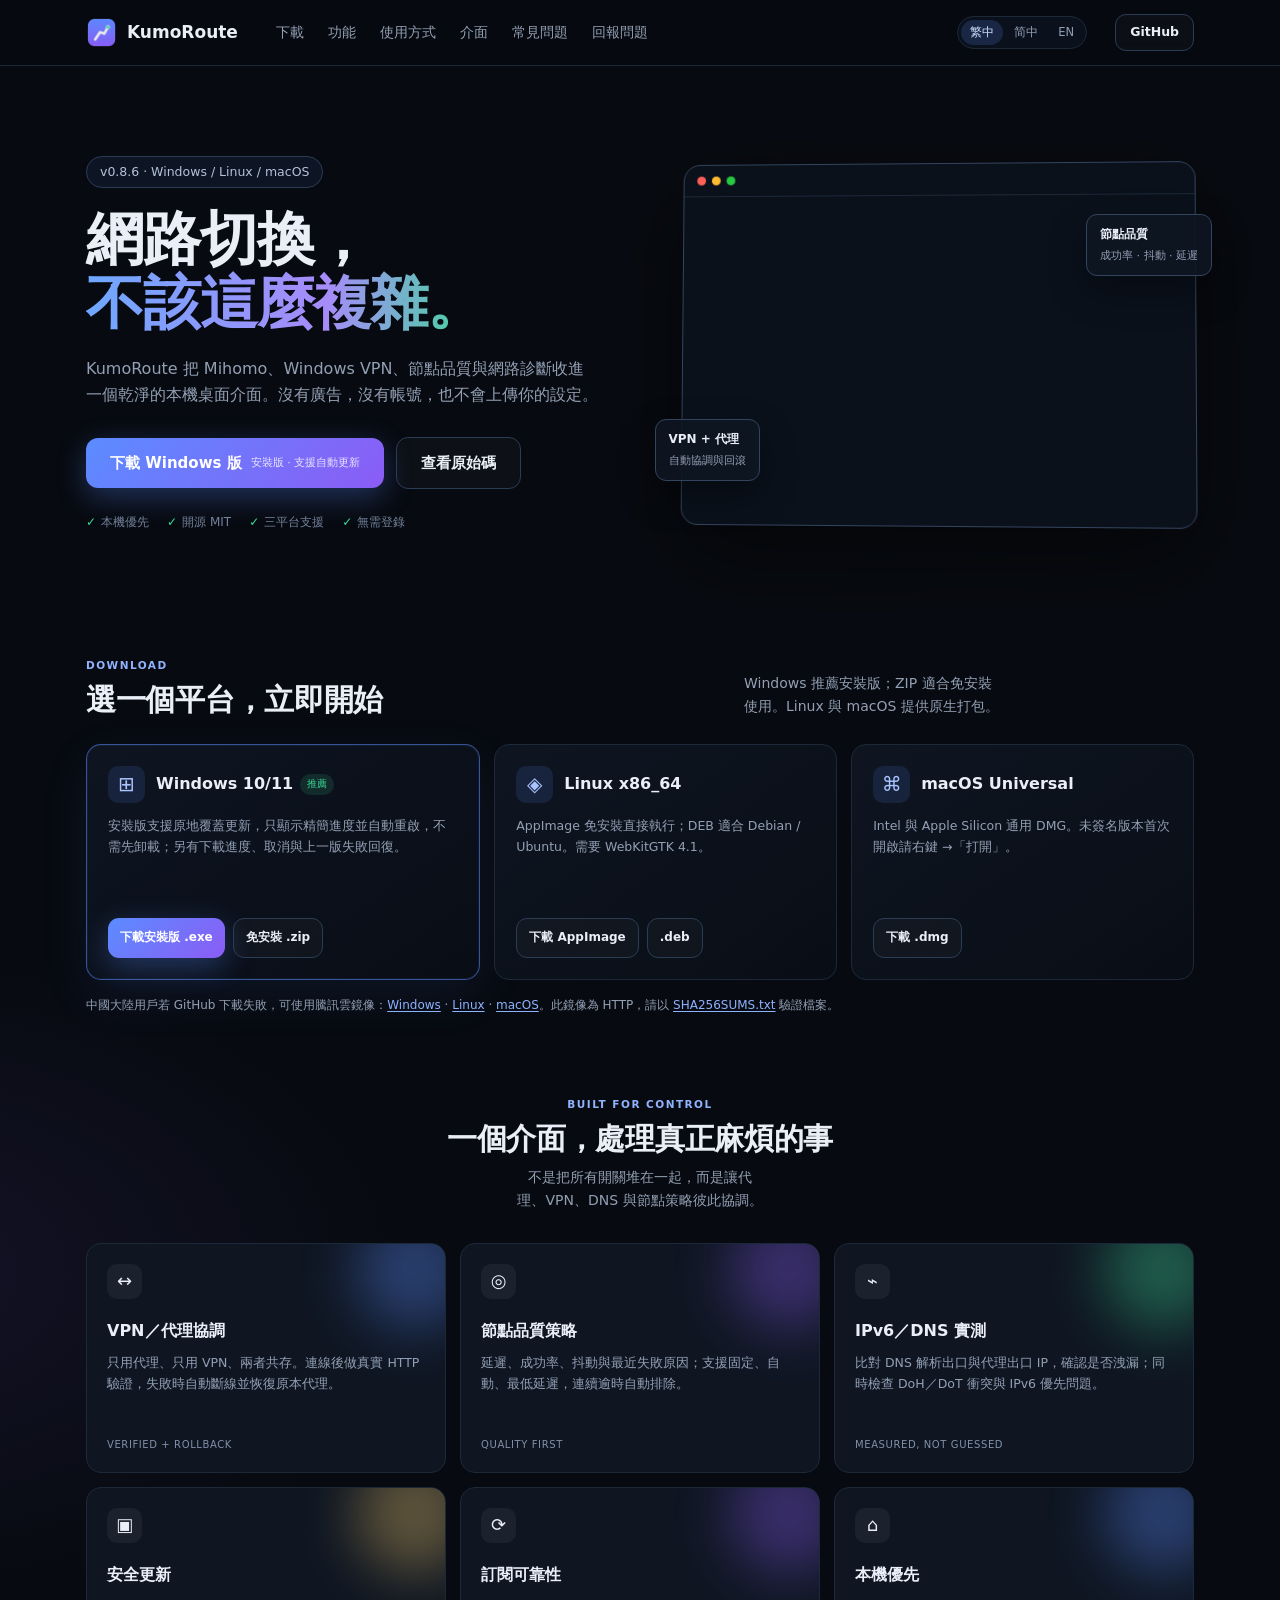
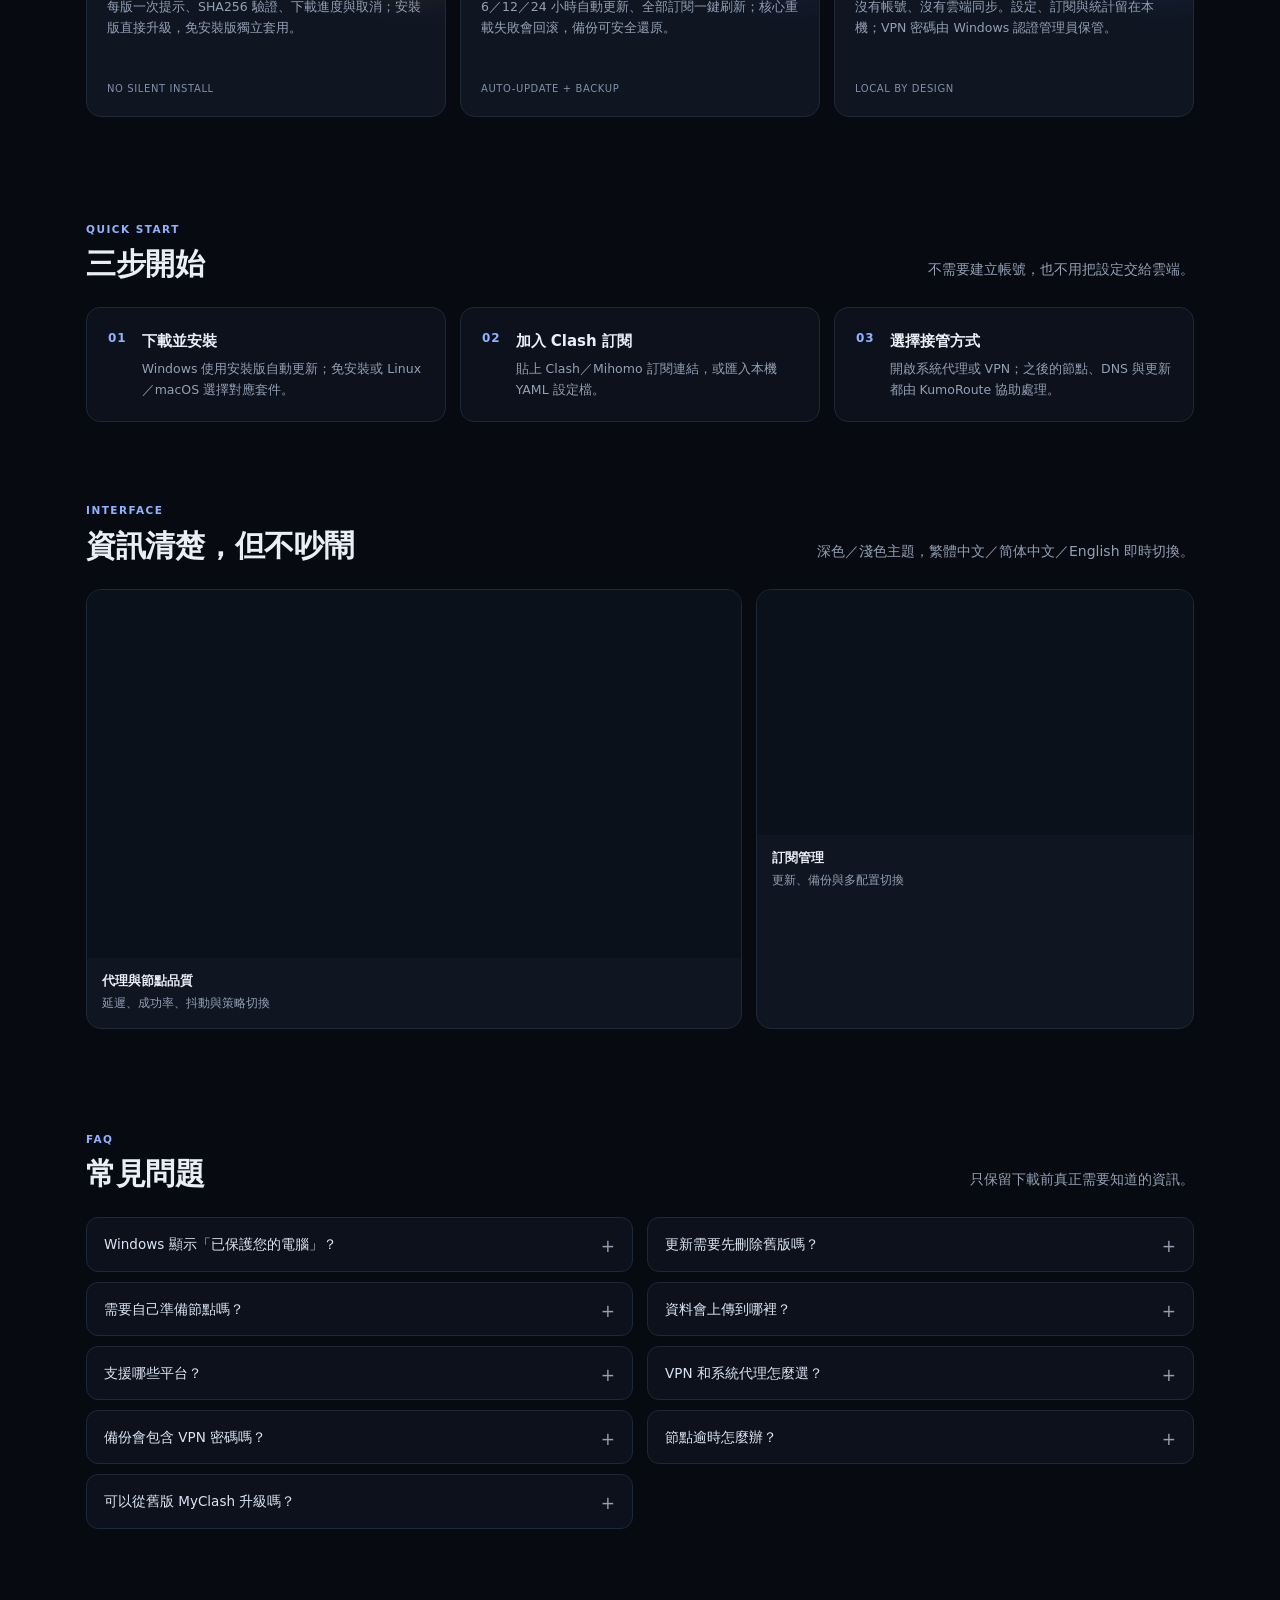
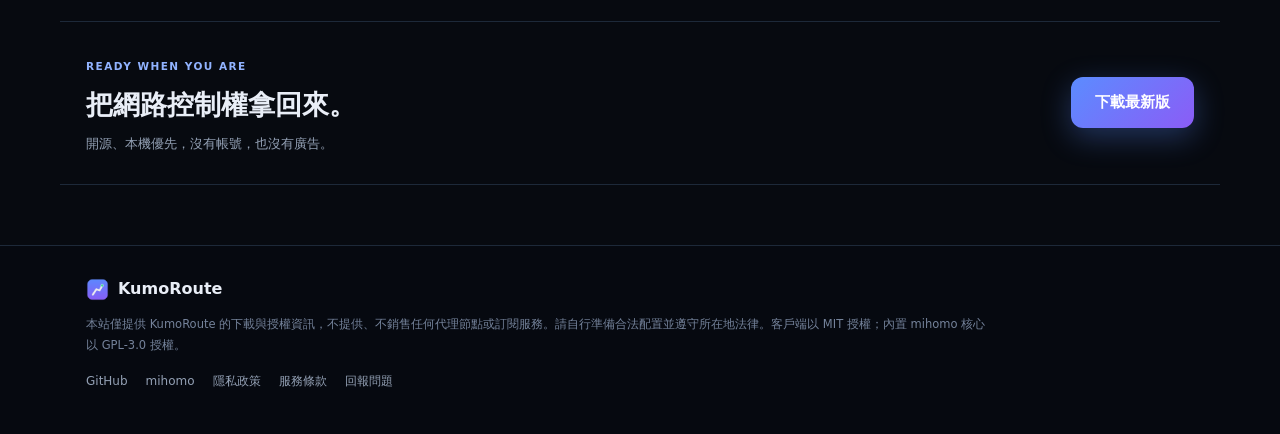
==== commit cd2a96e3: "Fix "reset_network not allowed by ACL" in v0.8.5 Tauri v2 builds its app permission manifest from bu" ====
--- a/site/index.html
+++ b/site/index.html
@@ -30,7 +30,7 @@
 <meta name="twitter:image" content="https://cypwlp.github.io/kumoroute/assets/og.jpg">
 <meta name="twitter:image:alt" content="KumoRoute 桌面介面截圖">
 <script type="application/ld+json">{"@context":"https://schema.org","@type":"SoftwareApplication","name":"KumoRoute","applicationCategory":"UtilitiesApplication","operatingSystem":"Windows 10/11, Linux, macOS","description":"基於 mihomo 核心的輕量、本機優先桌面客戶端，支援 VPN／代理協調、節點品質策略與網路診斷。","url":"https://cypwlp.github.io/kumoroute/","downloadUrl":"https://github.com/cypwlp/kumoroute/releases/latest","codeRepository":"https://github.com/cypwlp/kumoroute","license":"https://github.com/cypwlp/kumoroute/blob/main/LICENSE","offers":{"@type":"Offer","price":"0","priceCurrency":"USD"}}</script>
-<script type="application/ld+json">{"@context":"https://schema.org","@type":"FAQPage","mainEntity":[{"@type":"Question","name":"Windows 顯示「已保護您的電腦」？","acceptedAnswer":{"@type":"Answer","text":"這是未簽名程式的 SmartScreen 提示。專案開源，可自行檢查原始碼；設定簽章 secrets 後，Release 會自動產生 Authenticode 簽章。"}},{"@type":"Question","name":"更新需要先刪除舊版嗎？","acceptedAnswer":{"@type":"Answer","text":"不需要。Windows 安裝版使用原地更新模式，只顯示精簡進度並自動重啟；ZIP 版同樣會備份、覆蓋並套用更新，失敗時可還原上一版。設定、訂閱與 VPN 憑證都保存在使用者資料夾。"}},{"@type":"Question","name":"需要自己準備節點嗎？","acceptedAnswer":{"@type":"Answer","text":"是。KumoRoute 只提供客戶端，不包含或販售節點與訂閱服務。請自備合法的 Clash／Mihomo 配置。"}},{"@type":"Question","name":"資料會上傳到哪裡？","acceptedAnswer":{"@type":"Answer","text":"不會。設定、訂閱、日誌與統計保存在本機（%APPDATA%\\KumoRoute），沒有帳號系統或背景上傳。"}},{"@type":"Question","name":"支援哪些平台？","acceptedAnswer":{"@type":"Answer","text":"v0.8.5 提供 Windows（安裝包／免安裝）、Linux（AppImage／deb）與 macOS（Universal dmg）。手機版尚未提供。"}},{"@type":"Question","name":"VPN 和系統代理怎麼選？","acceptedAnswer":{"@type":"Answer","text":"VPN 頁提供只用代理、只用 VPN、兩者共存。連線成功後會實際發送 HTTP 請求驗證；若 VPN 建立但網路不可用，會自動斷線並恢復原本代理。"}},{"@type":"Question","name":"備份會包含 VPN 密碼嗎？","acceptedAnswer":{"@type":"Answer","text":"不會。JSON 備份包含設定、遠端訂閱與本機 YAML；Windows VPN 憑證仍只存在系統認證管理員。還原前會先建立安全備份。"}},{"@type":"Question","name":"節點逾時怎麼辦？","acceptedAnswer":{"@type":"Answer","text":"使用重測或整組測速。代理頁會顯示成功率、抖動與最近失敗原因，並自動排除連續兩次逾時的節點。"}},{"@type":"Question","name":"可以從舊版 MyClash 升級嗎？","acceptedAnswer":{"@type":"Answer","text":"可以。首次啟動會自動遷移舊資料，憑證與設定不會因更名而遺失。"}}]}</script>
+<script type="application/ld+json">{"@context":"https://schema.org","@type":"FAQPage","mainEntity":[{"@type":"Question","name":"Windows 顯示「已保護您的電腦」？","acceptedAnswer":{"@type":"Answer","text":"這是未簽名程式的 SmartScreen 提示。專案開源，可自行檢查原始碼；設定簽章 secrets 後，Release 會自動產生 Authenticode 簽章。"}},{"@type":"Question","name":"更新需要先刪除舊版嗎？","acceptedAnswer":{"@type":"Answer","text":"不需要。Windows 安裝版使用原地更新模式，只顯示精簡進度並自動重啟；ZIP 版同樣會備份、覆蓋並套用更新，失敗時可還原上一版。設定、訂閱與 VPN 憑證都保存在使用者資料夾。"}},{"@type":"Question","name":"需要自己準備節點嗎？","acceptedAnswer":{"@type":"Answer","text":"是。KumoRoute 只提供客戶端，不包含或販售節點與訂閱服務。請自備合法的 Clash／Mihomo 配置。"}},{"@type":"Question","name":"資料會上傳到哪裡？","acceptedAnswer":{"@type":"Answer","text":"不會。設定、訂閱、日誌與統計保存在本機（%APPDATA%\\KumoRoute），沒有帳號系統或背景上傳。"}},{"@type":"Question","name":"支援哪些平台？","acceptedAnswer":{"@type":"Answer","text":"v0.8.6 提供 Windows（安裝包／免安裝）、Linux（AppImage／deb）與 macOS（Universal dmg）。手機版尚未提供。"}},{"@type":"Question","name":"VPN 和系統代理怎麼選？","acceptedAnswer":{"@type":"Answer","text":"VPN 頁提供只用代理、只用 VPN、兩者共存。連線成功後會實際發送 HTTP 請求驗證；若 VPN 建立但網路不可用，會自動斷線並恢復原本代理。"}},{"@type":"Question","name":"備份會包含 VPN 密碼嗎？","acceptedAnswer":{"@type":"Answer","text":"不會。JSON 備份包含設定、遠端訂閱與本機 YAML；Windows VPN 憑證仍只存在系統認證管理員。還原前會先建立安全備份。"}},{"@type":"Question","name":"節點逾時怎麼辦？","acceptedAnswer":{"@type":"Answer","text":"使用重測或整組測速。代理頁會顯示成功率、抖動與最近失敗原因，並自動排除連續兩次逾時的節點。"}},{"@type":"Question","name":"可以從舊版 MyClash 升級嗎？","acceptedAnswer":{"@type":"Answer","text":"可以。首次啟動會自動遷移舊資料，憑證與設定不會因更名而遺失。"}}]}</script>
 <script type="speculationrules">{"prerender":[{"source":"list","urls":["en/","zh-cn/"],"eagerness":"moderate"}],"prefetch":[{"source":"list","urls":["privacy.html","terms.html"],"eagerness":"moderate"}]}</script>
 <link rel="preload" as="image" type="image/avif" href="assets/screenshot-overview-1600.avif" imagesrcset="assets/screenshot-overview-800.avif 800w, assets/screenshot-overview-1600.avif 1600w" imagesizes="(max-width: 900px) 92vw, 540px" fetchpriority="high">
 <style data-inline-css>:root{--bg:#070a10;--bg2:#0b1018;--card:#0f1622;--line:#1d2939;--line2:#2b3d55;--text:#e9eef7;--muted:#93a0b4;--accent:#5b8cff;--accent2:#8b5cf6;--green:#3ddc97;--amber:#f3c969}*{box-sizing:border-box;margin:0;padding:0}html{scroll-behavior:smooth}body{background:radial-gradient(1100px 580px at 78% -12%,rgba(91,140,255,.16),transparent 62%),radial-gradient(900px 540px at -10% 35%,rgba(139,92,246,.1),transparent 62%),var(--bg);color:var(--text);font-family:"Segoe UI","Microsoft YaHei UI","Microsoft JhengHei UI",system-ui,sans-serif;line-height:1.65;-webkit-font-smoothing:antialiased;overflow-x:clip}a{color:inherit;text-decoration:none}img{max-width:100%;height:auto;display:block}button,a{-webkit-tap-highlight-color:transparent}.nav{position:sticky;top:0;z-index:40;background:rgba(7,10,16,.78);backdrop-filter:blur(16px);border-bottom:1px solid var(--line)}.nav-inner{max-width:1160px;margin:0 auto;display:flex;align-items:center;gap:28px;padding:14px 26px}.brand{display:flex;align-items:center;gap:10px;font-weight:750;font-size:17px}.brand img{width:31px;height:31px;border-radius:9px}.nav-links{display:flex;gap:24px;flex:1;margin-left:10px}.nav-links a{color:var(--muted);font-size:13.5px;transition:color .15s}.nav-links a:hover{color:var(--text)}.lang-switch{display:flex;align-items:center;gap:2px;padding:3px;border:1px solid var(--line);border-radius:999px;background:rgba(15,22,34,.7)}.lang-switch a{padding:3px 9px;border-radius:999px;font-size:11.5px;color:var(--muted);transition:color .15s,background .15s;white-space:nowrap}.lang-switch a:hover{color:var(--text)}.lang-switch a[aria-current="true"]{background:rgba(91,140,255,.18);color:#cfe0ff}.btn{display:inline-flex;align-items:center;justify-content:center;gap:9px;border-radius:11px;border:1px solid var(--line2);padding:10px 18px;font-size:14px;font-weight:600;transition:transform .16s,border-color .16s,filter .16s;white-space:nowrap}.btn:hover{border-color:var(--accent);transform:translateY(-1px)}.btn.small{padding:7px 14px;font-size:12.5px}.btn.big{padding:13px 24px;font-size:15px;border-radius:12px}.btn.primary{background:linear-gradient(135deg,var(--accent),var(--accent2));border:0;color:#fff;box-shadow:0 9px 30px rgba(91,140,255,.32)}.btn.primary:hover{filter:brightness(1.08)}.btn.primary .sub{display:block;font-size:11px;font-weight:400;opacity:.82}.btn.ghost{background:rgba(255,255,255,.025)}.hero{max-width:1160px;margin:0 auto;padding:90px 26px 64px;display:grid;grid-template-columns:1.02fr .98fr;gap:56px;align-items:center}.badge{display:inline-block;font-size:12.5px;color:#b4c2d9;border:1px solid var(--line2);background:rgba(91,140,255,.08);border-radius:999px;padding:5px 13px;margin-bottom:20px}h1{font-size:clamp(38px,5vw,58px);line-height:1.1;letter-spacing:-.02em;font-weight:780}.grad{background:linear-gradient(92deg,#6ea8ff,#a78bfa 60%,#3ddc97);-webkit-background-clip:text;background-clip:text;color:transparent}.lead{color:var(--muted);font-size:16px;margin:20px 0 28px;max-width:540px}.cta{display:flex;gap:12px;flex-wrap:wrap;align-items:center}.trust-row{display:flex;flex-wrap:wrap;gap:8px 18px;margin-top:24px;color:#73829a;font-size:12px}.trust-row span::before{content:"✓";color:var(--green);margin-right:5px}.hero-visual{position:relative;min-width:0}.hero-glow{position:absolute;inset:2% -6%;background:radial-gradient(closest-side,rgba(91,140,255,.25),transparent 74%);filter:blur(30px)}.app-frame{position:relative;z-index:1;overflow:hidden;border:1px solid #33445e;border-radius:17px;background:#0a111b;box-shadow:0 30px 90px rgba(0,0,0,.55);transform:perspective(1200px) rotateY(-3deg) rotateX(2deg)}.window-bar{display:flex;gap:6px;padding:11px 13px;border-bottom:1px solid #1d2939}.window-bar i{width:9px;height:9px;border-radius:50%;background:#33445e}.window-bar i:nth-child(1){background:#ff5f57}.window-bar i:nth-child(2){background:#febc2e}.window-bar i:nth-child(3){background:#28c840}.floating-card{position:absolute;z-index:2;display:flex;flex-direction:column;gap:2px;padding:10px 13px;border:1px solid #33445e;border-radius:11px;background:rgba(15,22,34,.92);box-shadow:0 15px 35px rgba(0,0,0,.35);font-size:11px}.floating-card b{font-size:12px}.floating-card span{color:var(--muted)}.float-a{left:-24px;bottom:45px}.float-b{right:-18px;top:52px}.download-section,.section,.final-cta{max-width:1160px;margin:0 auto;padding:54px 26px 20px}.section-head{display:flex;align-items:end;justify-content:space-between;gap:30px;margin-bottom:26px}.section-head.centered{display:block;max-width:680px;margin:0 auto 30px;text-align:center}.section-head h2{font-size:30px;line-height:1.18;letter-spacing:-.01em}.section-head p{color:var(--muted);font-size:14px;max-width:450px}.section-head.centered p{margin:10px auto 0}.eyebrow{display:inline-block;margin-bottom:8px;color:#91b3ff;font-size:10.5px;font-weight:700;letter-spacing:.14em}.download-grid{display:grid;grid-template-columns:1.15fr 1fr 1fr;gap:14px}.download-card{display:flex;flex-direction:column;min-height:236px;padding:21px;border:1px solid var(--line);border-radius:15px;background:linear-gradient(145deg,rgba(15,22,34,.94),rgba(9,14,22,.94))}.download-card.featured{border-color:rgba(91,140,255,.55);box-shadow:inset 0 0 0 1px rgba(91,140,255,.08),0 16px 50px rgba(91,140,255,.09)}.platform-head{display:flex;align-items:center;gap:11px;margin-bottom:13px}.platform-icon{display:grid;place-items:center;width:37px;height:37px;border-radius:10px;background:rgba(91,140,255,.13);color:#a9c4ff;font-size:20px}.platform-head h3{display:inline;font-size:16px}.pill{display:inline-block;margin-left:7px;padding:2px 7px;border-radius:999px;background:rgba(61,220,151,.12);color:var(--green);font-size:10px;vertical-align:2px}.download-card p{color:var(--muted);font-size:12.5px;flex:1}.download-actions{display:flex;flex-wrap:wrap;gap:8px;margin-top:18px}.download-actions .btn{padding:9px 12px;font-size:12px}.feature-grid{display:grid;grid-template-columns:repeat(3,1fr);gap:14px}.feature-card{position:relative;min-height:230px;padding:20px;border:1px solid var(--line);border-radius:15px;background:var(--card);overflow:hidden}.feature-card::after{content:"";position:absolute;width:120px;height:120px;right:-30px;top:-35px;border-radius:50%;filter:blur(28px);opacity:.35}.accent-blue::after{background:var(--accent)}.accent-violet::after{background:var(--accent2)}.accent-green::after{background:var(--green)}.accent-amber::after{background:var(--amber)}.feature-icon{display:grid;place-items:center;width:35px;height:35px;margin-bottom:19px;border-radius:10px;background:rgba(255,255,255,.05);font-size:18px}.feature-card h3{font-size:16px;margin-bottom:9px}.feature-card p{color:var(--muted);font-size:12.5px}.feature-tag{position:absolute;left:20px;bottom:18px;color:#8090a8;font-size:10px;letter-spacing:.06em;text-transform:uppercase}.workflow-section{padding-top:78px}.steps{display:grid;grid-template-columns:repeat(3,1fr);gap:14px}.step{display:flex;gap:15px;padding:21px;border:1px solid var(--line);border-radius:14px;background:rgba(15,22,34,.62)}.step>b{color:#8fb2ff;font-size:12px;letter-spacing:.08em}.step h3{font-size:15px;margin-bottom:5px}.step p{color:var(--muted);font-size:12.5px}.screenshot-grid{display:grid;grid-template-columns:1.2fr .8fr;gap:14px}.shot-card{overflow:hidden;border:1px solid var(--line);border-radius:15px;background:var(--card)}.shot-card img{width:100%;aspect-ratio:16 / 9;object-fit:cover;object-position:top;background:#0a111b}.shot-card figcaption{display:flex;flex-direction:column;gap:2px;padding:13px 15px 15px;font-size:12.5px}.shot-card figcaption span{color:var(--muted);font-size:11.5px}.faq-section{padding-top:76px}.faq-grid{display:grid;grid-template-columns:1fr 1fr;gap:10px 14px}.faq-grid details{border:1px solid var(--line);border-radius:12px;background:rgba(15,22,34,.62);padding:15px 17px}.faq-grid summary{position:relative;padding-right:24px;cursor:pointer;color:#dce5f4;font-size:13.5px;list-style:none}.faq-grid summary::-webkit-details-marker{display:none}.faq-grid summary::after{content:"+";position:absolute;right:0;top:-1px;color:var(--muted);font-size:17px}.faq-grid details[open] summary::after{content:"–"}.faq-grid details p{color:var(--muted);font-size:12.5px;padding-top:10px}.final-cta{margin-top:72px;margin-bottom:60px;padding-top:30px;padding-bottom:30px;display:flex;align-items:center;justify-content:space-between;gap:24px;border-top:1px solid var(--line);border-bottom:1px solid var(--line)}.final-cta h2{font-size:27px}.final-cta p{margin-top:5px;color:var(--muted);font-size:13px}footer{border-top:1px solid var(--line);background:#060910}.foot-inner{max-width:1160px;margin:0 auto;padding:30px 26px 42px}.foot-brand{display:flex;align-items:center;gap:9px;font-weight:700;margin-bottom:12px}.foot-brand img{width:23px;height:23px;border-radius:6px}.disclaimer{max-width:900px;color:#74829a;font-size:11.5px;line-height:1.8}.foot-links{display:flex;flex-wrap:wrap;gap:18px;margin-top:16px;color:var(--muted);font-size:12px}.foot-links a:hover{color:var(--text)}@media (max-width:960px){.nav-links{display:none}.hero{grid-template-columns:1fr;gap:46px;padding-top:64px}.hero-visual{max-width:720px}.download-grid,.feature-grid{grid-template-columns:1fr 1fr}.feature-grid{gap:12px}.steps{grid-template-columns:1fr}.screenshot-grid{grid-template-columns:1fr}.shot-card img{aspect-ratio:16 / 8}}@media (max-width:620px){.nav-inner{padding:12px 18px}.nav-inner{gap:14px}.lang-switch a{padding:3px 7px;font-size:11px}.nav-links{display:none}.hero,.download-section,.section,.final-cta{padding-left:18px;padding-right:18px}.hero{padding-top:50px}.section-head{display:block}.section-head p{margin-top:9px}.download-grid,.feature-grid,.faq-grid{grid-template-columns:1fr}.final-cta{align-items:flex-start;flex-direction:column}.floating-card{display:none}.app-frame{transform:none}.download-actions .btn{flex:1}}:root{color-scheme:dark}picture{display:contents}[id]{scroll-margin-top:84px}a:focus-visible,summary:focus-visible,.btn:focus-visible{outline:2px solid #7aa8ff;outline-offset:3px;border-radius:8px}h1,h2,.lead,.section-head p{text-wrap:balance}h3,.feature-card p,.download-card p,.faq-grid details p{text-wrap:pretty}@media (prefers-reduced-motion:no-preference){@view-transition{navigation:auto}}@media (prefers-reduced-motion:reduce){html{scroll-behavior:auto}*,*::before,*::after{transition-duration:.01ms !important;animation-duration:.01ms !important}}.skip{position:absolute;left:12px;top:-48px;z-index:60;padding:9px 14px;border-radius:10px;background:#16233a;border:1px solid var(--accent);font-size:13px;transition:top .16s}.skip:focus{top:12px}@supports (interpolate-size:allow-keywords){:root{interpolate-size:allow-keywords}.faq-grid details::details-content{block-size:0;overflow:hidden;transition:block-size .22s ease,content-visibility .22s allow-discrete}.faq-grid details[open]::details-content{block-size:auto}}@media (prefers-reduced-motion:no-preference){@supports (view-transition-name:hero){.app-frame{view-transition-name:hero}.hero-copy h1{view-transition-name:headline}}}.legal-page{max-width:820px;margin:0 auto;padding:56px 26px 76px}.legal-page h1{font-size:clamp(28px,4vw,40px);margin-bottom:6px}.legal-page h2{font-size:19px;margin:32px 0 8px;padding-top:18px;border-top:1px solid var(--line)}.legal-page p,.legal-page li{color:var(--muted);font-size:14px;line-height:1.85}.legal-page ul{padding-left:21px;margin:8px 0}.legal-page li{list-style:disc;margin:4px 0}.legal-page code{padding:2px 6px;border-radius:5px;background:rgba(255,255,255,.06);font-size:.92em}.legal-page a{color:#8fb2ff;text-decoration:underline;text-underline-offset:3px}.legal-note{margin:18px 0 4px;padding:12px 15px;border-left:2px solid var(--accent);background:rgba(91,140,255,.07);border-radius:0 9px 9px 0;font-size:12.5px !important}.legal-nav{flex:0 1 auto;margin-left:auto}.feedback-grid{display:grid;grid-template-columns:repeat(3,1fr);gap:12px;margin:12px 0 8px}.feedback-card{display:flex;flex-direction:column;gap:6px;min-height:134px;padding:17px;border:1px solid var(--line);border-radius:14px;background:var(--card);transition:border-color .16s,transform .16s}.feedback-card:hover{border-color:var(--accent);transform:translateY(-2px)}.feedback-card .feature-icon{margin-bottom:4px;font-size:20px}.feedback-card b{font-size:14px}.feedback-card>span:last-child{color:var(--muted);font-size:12px;line-height:1.5}.feedback-steps{padding-left:21px;margin:6px 0}.feedback-steps li{list-style:decimal;margin:6px 0}.report-template{width:100%;margin-top:8px;padding:14px;resize:vertical;border:1px solid var(--line2);border-radius:12px;background:#0a111b;color:#cbd6e8;font:12px/1.7 ui-monospace,SFMono-Regular,Consolas,monospace}.report-template:focus{outline:2px solid var(--accent);outline-offset:2px}.feedback-actions{display:flex;align-items:center;gap:12px;margin-top:10px}.copy-status{color:var(--green);font-size:12px}@media (max-width:960px){.feedback-grid{grid-template-columns:1fr}}.legal-page .feedback-card,.legal-page .feedback-card b,.legal-page .feedback-card span{color:inherit;text-decoration:none}.legal-page .feedback-card>span:last-child{color:var(--muted)}.mirror-note{margin-top:16px;color:var(--muted);font-size:12px}.mirror-note a{color:#8fb2ff;text-decoration:underline;text-underline-offset:2px}</style>
@@ -49,7 +49,7 @@
 <main id="main" tabindex="-1">
   <section class="hero" id="top">
     <div class="hero-copy">
-      <div class="badge">v0.8.5 · Windows / Linux / macOS</div>
+      <div class="badge">v0.8.6 · Windows / Linux / macOS</div>
       <h1>網路切換，<br><span class="grad">不該這麼複雜。</span></h1>
       <p class="lead">KumoRoute 把 Mihomo、Windows VPN、節點品質與網路診斷收進一個乾淨的本機桌面介面。沒有廣告，沒有帳號，也不會上傳你的設定。</p>
       <div class="cta"><a class="btn primary big" id="download-btn" href="https://github.com/cypwlp/kumoroute/releases/latest/download/KumoRoute-win-x64-setup.exe" data-dl="download-btn" target="_blank" rel="noopener">下載 Windows 版<span class="sub">安裝版 · 支援自動更新</span></a><a class="btn ghost big" id="github-btn" href="#" target="_blank" rel="noopener">查看原始碼</a></div>
@@ -97,7 +97,7 @@
       <details name="faq"><summary>更新需要先刪除舊版嗎？</summary><p>不需要。Windows 安裝版使用原地更新模式，只顯示精簡進度並自動重啟；ZIP 版同樣會備份、覆蓋並套用更新，失敗時可還原上一版。設定、訂閱與 VPN 憑證都保存在使用者資料夾。</p></details>
       <details name="faq"><summary>需要自己準備節點嗎？</summary><p>是。KumoRoute 只提供客戶端，不包含或販售節點與訂閱服務。請自備合法的 Clash／Mihomo 配置。</p></details>
       <details name="faq"><summary>資料會上傳到哪裡？</summary><p>不會。設定、訂閱、日誌與統計保存在本機（%APPDATA%\\KumoRoute），沒有帳號系統或背景上傳。</p></details>
-      <details name="faq"><summary>支援哪些平台？</summary><p>v0.8.5 提供 Windows（安裝包／免安裝）、Linux（AppImage／deb）與 macOS（Universal dmg）。手機版尚未提供。</p></details>
+      <details name="faq"><summary>支援哪些平台？</summary><p>v0.8.6 提供 Windows（安裝包／免安裝）、Linux（AppImage／deb）與 macOS（Universal dmg）。手機版尚未提供。</p></details>
       <details name="faq"><summary>VPN 和系統代理怎麼選？</summary><p>VPN 頁提供只用代理、只用 VPN、兩者共存。連線成功後會實際發送 HTTP 請求驗證；若 VPN 建立但網路不可用，會自動斷線並恢復原本代理。</p></details>
       <details name="faq"><summary>備份會包含 VPN 密碼嗎？</summary><p>不會。JSON 備份包含設定、遠端訂閱與本機 YAML；Windows VPN 憑證仍只存在系統認證管理員。還原前會先建立安全備份。</p></details>
       <details name="faq"><summary>節點逾時怎麼辦？</summary><p>使用重測或整組測速。代理頁會顯示成功率、抖動與最近失敗原因，並自動排除連續兩次逾時的節點。</p></details>
@@ -109,6 +109,6 @@
 </main>
 
 <footer><div class="foot-inner"><div class="foot-brand"><img src="assets/icon.png" alt="" width="256" height="256" decoding="async"><span>KumoRoute</span></div><p class="disclaimer">本站僅提供 KumoRoute 的下載與授權資訊，不提供、不銷售任何代理節點或訂閱服務。請自行準備合法配置並遵守所在地法律。客戶端以 MIT 授權；內置 mihomo 核心以 GPL-3.0 授權。</p><p class="foot-links"><a id="github-foot" href="#" target="_blank" rel="noopener">GitHub</a><a href="https://github.com/MetaCubeX/mihomo" target="_blank" rel="noopener">mihomo</a><a href="privacy.html">隱私政策</a><a href="terms.html">服務條款</a><a href="feedback.html">回報問題</a></p></div></footer>
-<script src="app.js?v=0.8.5"></script>
+<script src="app.js?v=0.8.6"></script>
 </body>
 </html>
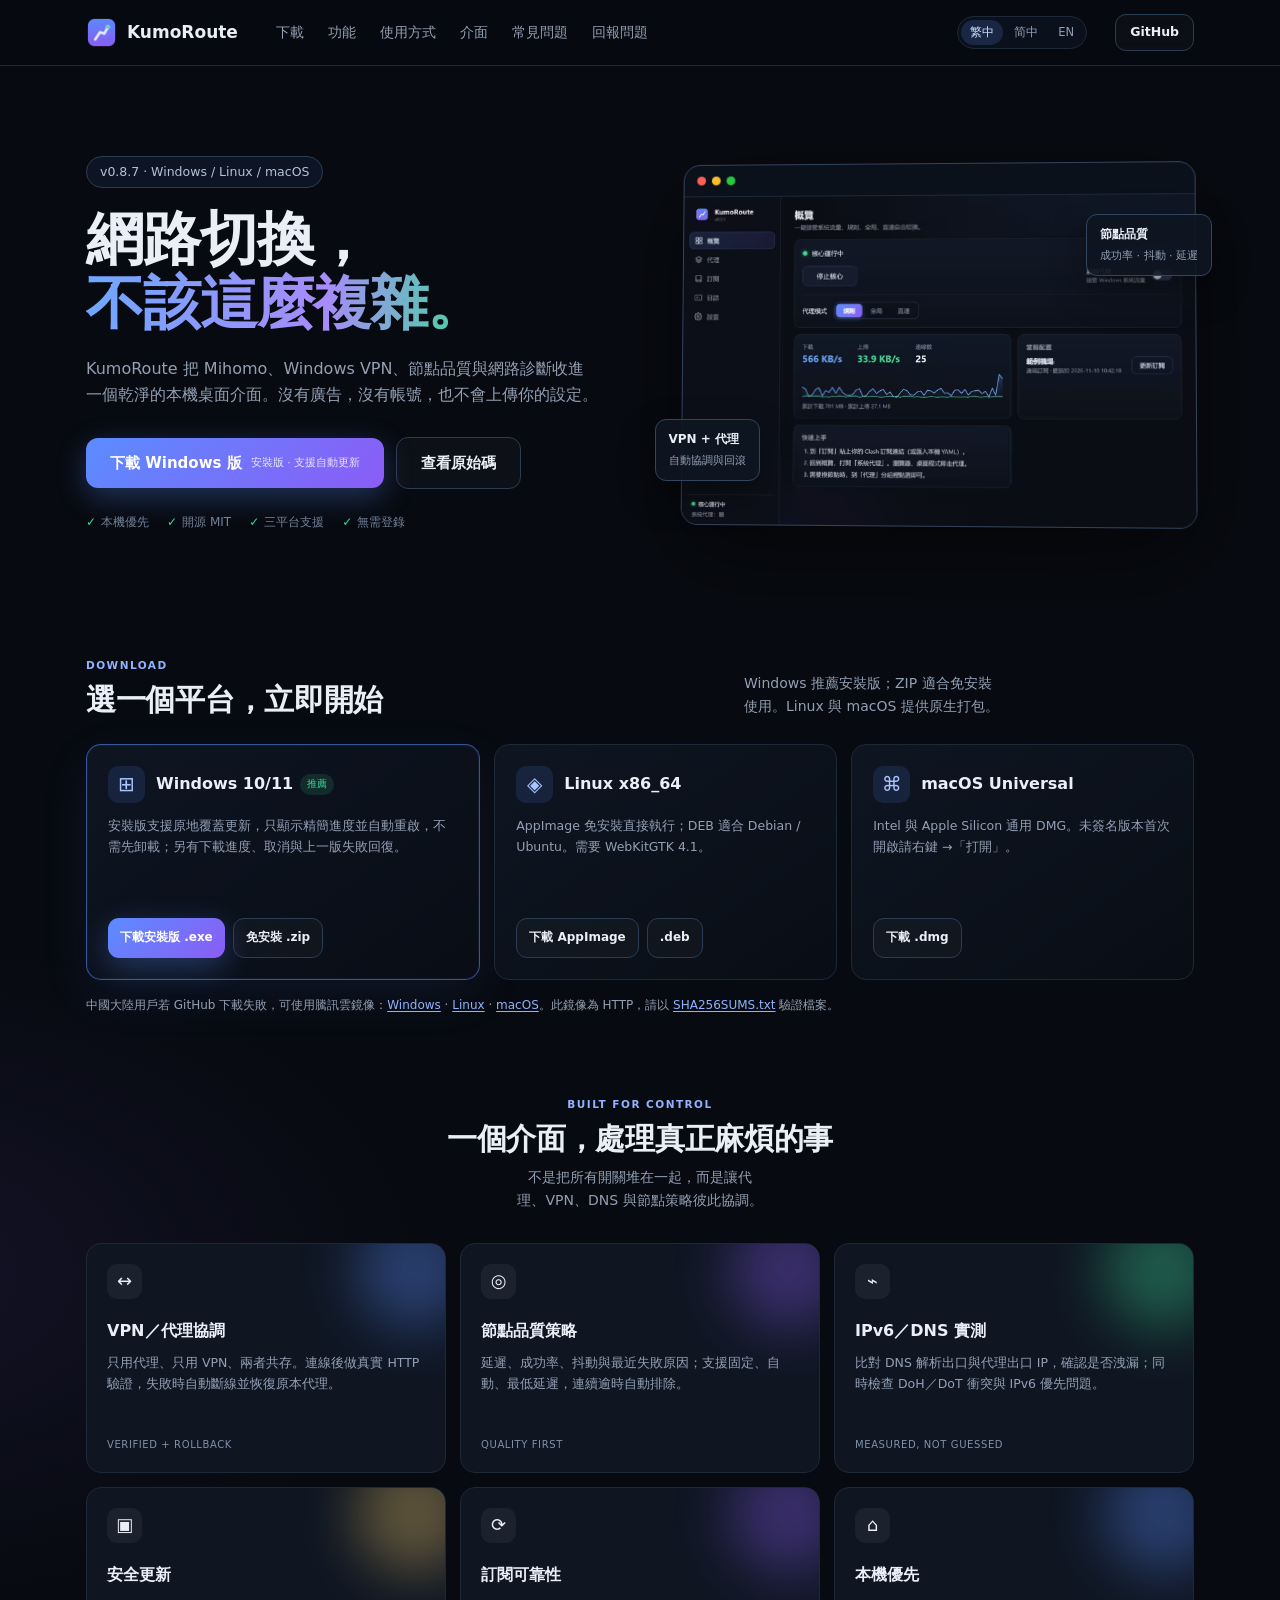
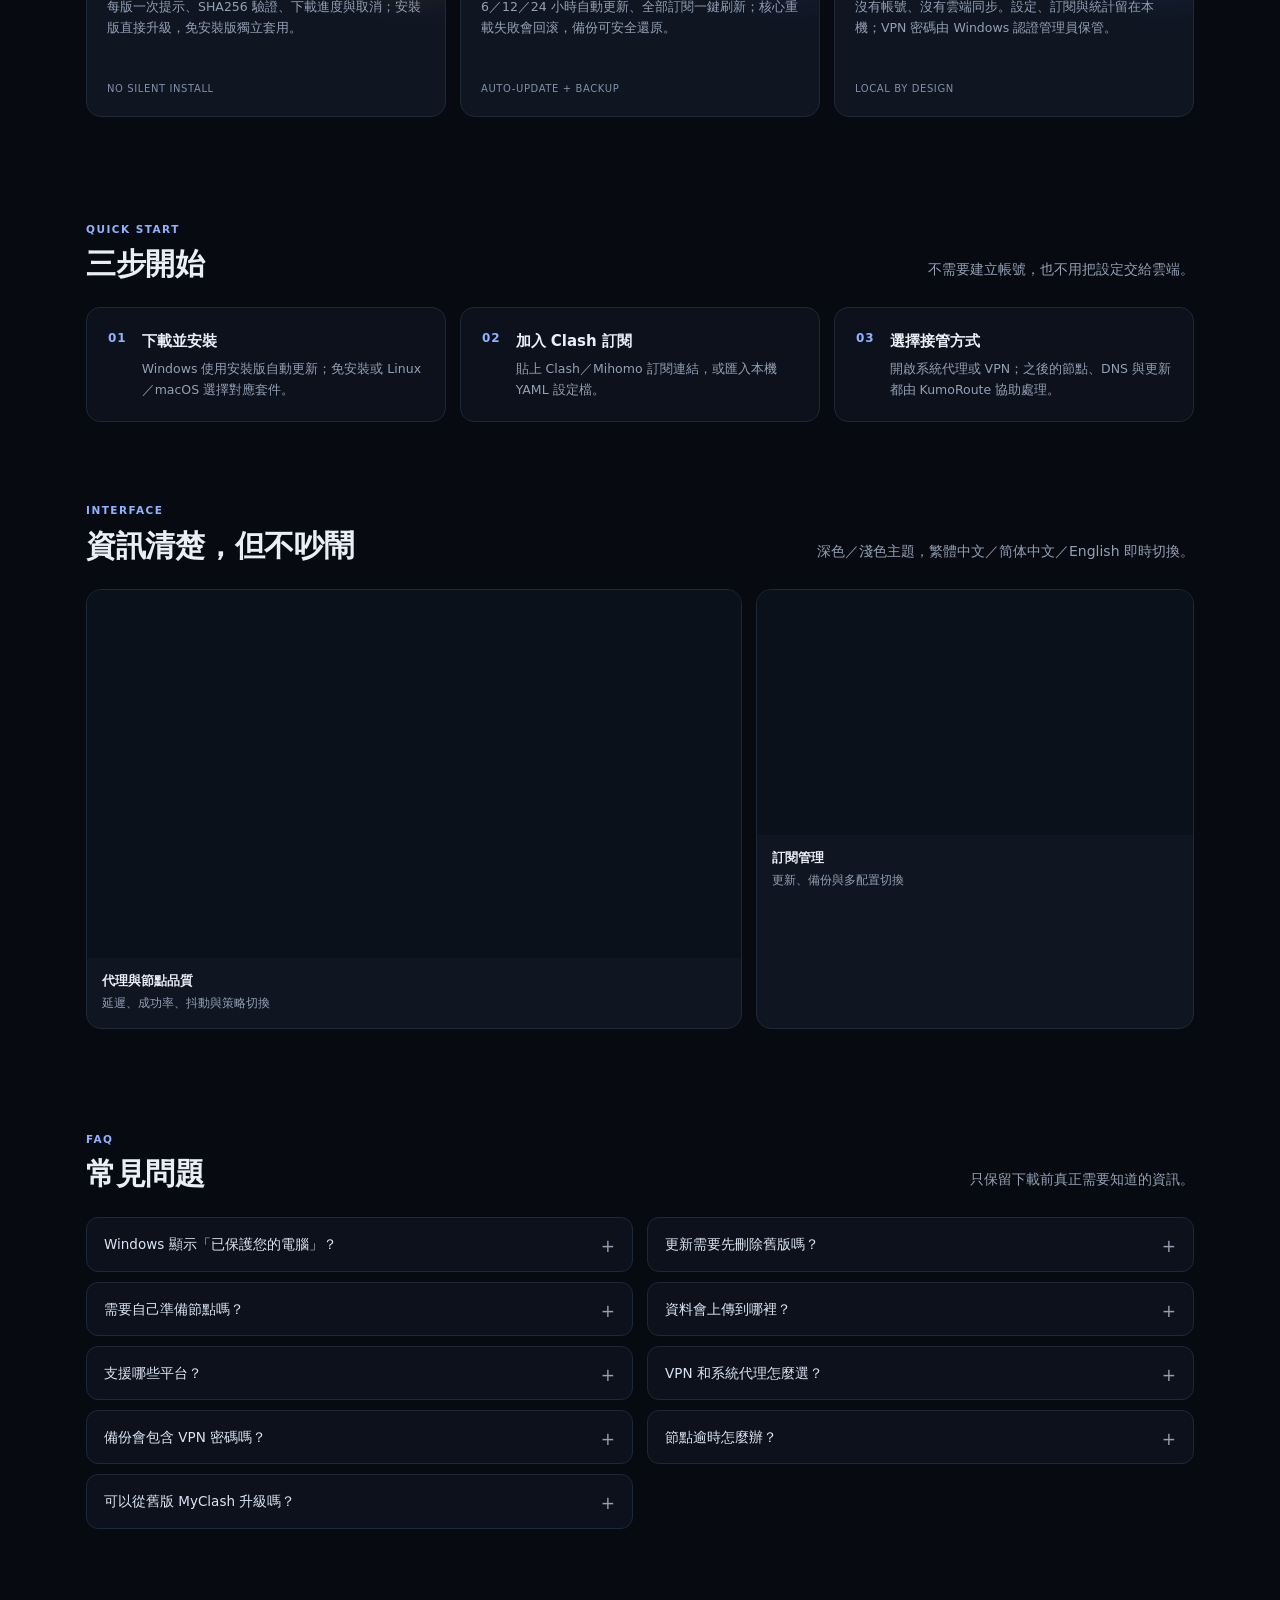
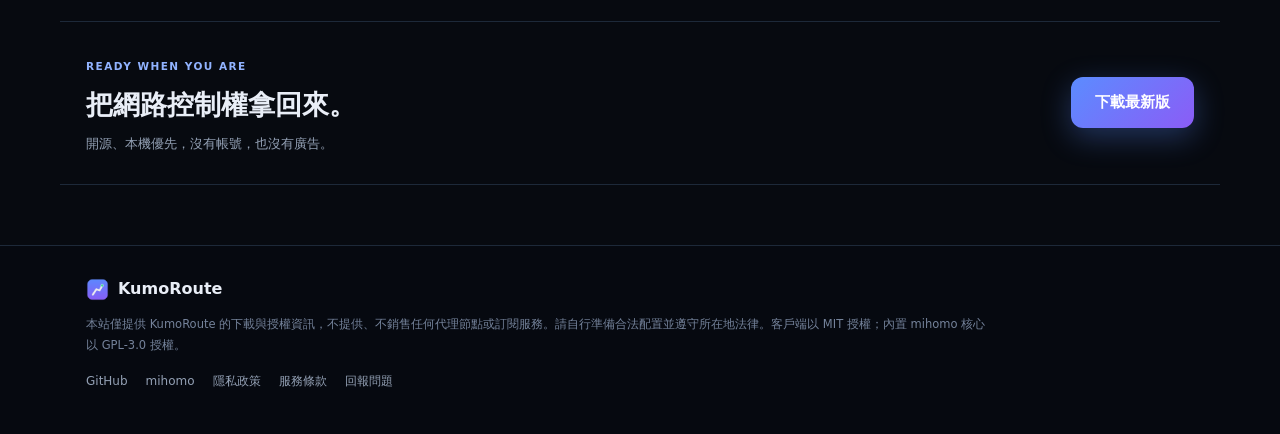
==== commit dc327557: "Reconcile the takeover mode at startup and show the real egress Users kept ending up with a VPN and " ====
--- a/site/index.html
+++ b/site/index.html
@@ -30,7 +30,7 @@
 <meta name="twitter:image" content="https://cypwlp.github.io/kumoroute/assets/og.jpg">
 <meta name="twitter:image:alt" content="KumoRoute 桌面介面截圖">
 <script type="application/ld+json">{"@context":"https://schema.org","@type":"SoftwareApplication","name":"KumoRoute","applicationCategory":"UtilitiesApplication","operatingSystem":"Windows 10/11, Linux, macOS","description":"基於 mihomo 核心的輕量、本機優先桌面客戶端，支援 VPN／代理協調、節點品質策略與網路診斷。","url":"https://cypwlp.github.io/kumoroute/","downloadUrl":"https://github.com/cypwlp/kumoroute/releases/latest","codeRepository":"https://github.com/cypwlp/kumoroute","license":"https://github.com/cypwlp/kumoroute/blob/main/LICENSE","offers":{"@type":"Offer","price":"0","priceCurrency":"USD"}}</script>
-<script type="application/ld+json">{"@context":"https://schema.org","@type":"FAQPage","mainEntity":[{"@type":"Question","name":"Windows 顯示「已保護您的電腦」？","acceptedAnswer":{"@type":"Answer","text":"這是未簽名程式的 SmartScreen 提示。專案開源，可自行檢查原始碼；設定簽章 secrets 後，Release 會自動產生 Authenticode 簽章。"}},{"@type":"Question","name":"更新需要先刪除舊版嗎？","acceptedAnswer":{"@type":"Answer","text":"不需要。Windows 安裝版使用原地更新模式，只顯示精簡進度並自動重啟；ZIP 版同樣會備份、覆蓋並套用更新，失敗時可還原上一版。設定、訂閱與 VPN 憑證都保存在使用者資料夾。"}},{"@type":"Question","name":"需要自己準備節點嗎？","acceptedAnswer":{"@type":"Answer","text":"是。KumoRoute 只提供客戶端，不包含或販售節點與訂閱服務。請自備合法的 Clash／Mihomo 配置。"}},{"@type":"Question","name":"資料會上傳到哪裡？","acceptedAnswer":{"@type":"Answer","text":"不會。設定、訂閱、日誌與統計保存在本機（%APPDATA%\\KumoRoute），沒有帳號系統或背景上傳。"}},{"@type":"Question","name":"支援哪些平台？","acceptedAnswer":{"@type":"Answer","text":"v0.8.6 提供 Windows（安裝包／免安裝）、Linux（AppImage／deb）與 macOS（Universal dmg）。手機版尚未提供。"}},{"@type":"Question","name":"VPN 和系統代理怎麼選？","acceptedAnswer":{"@type":"Answer","text":"VPN 頁提供只用代理、只用 VPN、兩者共存。連線成功後會實際發送 HTTP 請求驗證；若 VPN 建立但網路不可用，會自動斷線並恢復原本代理。"}},{"@type":"Question","name":"備份會包含 VPN 密碼嗎？","acceptedAnswer":{"@type":"Answer","text":"不會。JSON 備份包含設定、遠端訂閱與本機 YAML；Windows VPN 憑證仍只存在系統認證管理員。還原前會先建立安全備份。"}},{"@type":"Question","name":"節點逾時怎麼辦？","acceptedAnswer":{"@type":"Answer","text":"使用重測或整組測速。代理頁會顯示成功率、抖動與最近失敗原因，並自動排除連續兩次逾時的節點。"}},{"@type":"Question","name":"可以從舊版 MyClash 升級嗎？","acceptedAnswer":{"@type":"Answer","text":"可以。首次啟動會自動遷移舊資料，憑證與設定不會因更名而遺失。"}}]}</script>
+<script type="application/ld+json">{"@context":"https://schema.org","@type":"FAQPage","mainEntity":[{"@type":"Question","name":"Windows 顯示「已保護您的電腦」？","acceptedAnswer":{"@type":"Answer","text":"這是未簽名程式的 SmartScreen 提示。專案開源，可自行檢查原始碼；設定簽章 secrets 後，Release 會自動產生 Authenticode 簽章。"}},{"@type":"Question","name":"更新需要先刪除舊版嗎？","acceptedAnswer":{"@type":"Answer","text":"不需要。Windows 安裝版使用原地更新模式，只顯示精簡進度並自動重啟；ZIP 版同樣會備份、覆蓋並套用更新，失敗時可還原上一版。設定、訂閱與 VPN 憑證都保存在使用者資料夾。"}},{"@type":"Question","name":"需要自己準備節點嗎？","acceptedAnswer":{"@type":"Answer","text":"是。KumoRoute 只提供客戶端，不包含或販售節點與訂閱服務。請自備合法的 Clash／Mihomo 配置。"}},{"@type":"Question","name":"資料會上傳到哪裡？","acceptedAnswer":{"@type":"Answer","text":"不會。設定、訂閱、日誌與統計保存在本機（%APPDATA%\\KumoRoute），沒有帳號系統或背景上傳。"}},{"@type":"Question","name":"支援哪些平台？","acceptedAnswer":{"@type":"Answer","text":"v0.8.7 提供 Windows（安裝包／免安裝）、Linux（AppImage／deb）與 macOS（Universal dmg）。手機版尚未提供。"}},{"@type":"Question","name":"VPN 和系統代理怎麼選？","acceptedAnswer":{"@type":"Answer","text":"VPN 頁提供只用代理、只用 VPN、兩者共存。連線成功後會實際發送 HTTP 請求驗證；若 VPN 建立但網路不可用，會自動斷線並恢復原本代理。"}},{"@type":"Question","name":"備份會包含 VPN 密碼嗎？","acceptedAnswer":{"@type":"Answer","text":"不會。JSON 備份包含設定、遠端訂閱與本機 YAML；Windows VPN 憑證仍只存在系統認證管理員。還原前會先建立安全備份。"}},{"@type":"Question","name":"節點逾時怎麼辦？","acceptedAnswer":{"@type":"Answer","text":"使用重測或整組測速。代理頁會顯示成功率、抖動與最近失敗原因，並自動排除連續兩次逾時的節點。"}},{"@type":"Question","name":"可以從舊版 MyClash 升級嗎？","acceptedAnswer":{"@type":"Answer","text":"可以。首次啟動會自動遷移舊資料，憑證與設定不會因更名而遺失。"}}]}</script>
 <script type="speculationrules">{"prerender":[{"source":"list","urls":["en/","zh-cn/"],"eagerness":"moderate"}],"prefetch":[{"source":"list","urls":["privacy.html","terms.html"],"eagerness":"moderate"}]}</script>
 <link rel="preload" as="image" type="image/avif" href="assets/screenshot-overview-1600.avif" imagesrcset="assets/screenshot-overview-800.avif 800w, assets/screenshot-overview-1600.avif 1600w" imagesizes="(max-width: 900px) 92vw, 540px" fetchpriority="high">
 <style data-inline-css>:root{--bg:#070a10;--bg2:#0b1018;--card:#0f1622;--line:#1d2939;--line2:#2b3d55;--text:#e9eef7;--muted:#93a0b4;--accent:#5b8cff;--accent2:#8b5cf6;--green:#3ddc97;--amber:#f3c969}*{box-sizing:border-box;margin:0;padding:0}html{scroll-behavior:smooth}body{background:radial-gradient(1100px 580px at 78% -12%,rgba(91,140,255,.16),transparent 62%),radial-gradient(900px 540px at -10% 35%,rgba(139,92,246,.1),transparent 62%),var(--bg);color:var(--text);font-family:"Segoe UI","Microsoft YaHei UI","Microsoft JhengHei UI",system-ui,sans-serif;line-height:1.65;-webkit-font-smoothing:antialiased;overflow-x:clip}a{color:inherit;text-decoration:none}img{max-width:100%;height:auto;display:block}button,a{-webkit-tap-highlight-color:transparent}.nav{position:sticky;top:0;z-index:40;background:rgba(7,10,16,.78);backdrop-filter:blur(16px);border-bottom:1px solid var(--line)}.nav-inner{max-width:1160px;margin:0 auto;display:flex;align-items:center;gap:28px;padding:14px 26px}.brand{display:flex;align-items:center;gap:10px;font-weight:750;font-size:17px}.brand img{width:31px;height:31px;border-radius:9px}.nav-links{display:flex;gap:24px;flex:1;margin-left:10px}.nav-links a{color:var(--muted);font-size:13.5px;transition:color .15s}.nav-links a:hover{color:var(--text)}.lang-switch{display:flex;align-items:center;gap:2px;padding:3px;border:1px solid var(--line);border-radius:999px;background:rgba(15,22,34,.7)}.lang-switch a{padding:3px 9px;border-radius:999px;font-size:11.5px;color:var(--muted);transition:color .15s,background .15s;white-space:nowrap}.lang-switch a:hover{color:var(--text)}.lang-switch a[aria-current="true"]{background:rgba(91,140,255,.18);color:#cfe0ff}.btn{display:inline-flex;align-items:center;justify-content:center;gap:9px;border-radius:11px;border:1px solid var(--line2);padding:10px 18px;font-size:14px;font-weight:600;transition:transform .16s,border-color .16s,filter .16s;white-space:nowrap}.btn:hover{border-color:var(--accent);transform:translateY(-1px)}.btn.small{padding:7px 14px;font-size:12.5px}.btn.big{padding:13px 24px;font-size:15px;border-radius:12px}.btn.primary{background:linear-gradient(135deg,var(--accent),var(--accent2));border:0;color:#fff;box-shadow:0 9px 30px rgba(91,140,255,.32)}.btn.primary:hover{filter:brightness(1.08)}.btn.primary .sub{display:block;font-size:11px;font-weight:400;opacity:.82}.btn.ghost{background:rgba(255,255,255,.025)}.hero{max-width:1160px;margin:0 auto;padding:90px 26px 64px;display:grid;grid-template-columns:1.02fr .98fr;gap:56px;align-items:center}.badge{display:inline-block;font-size:12.5px;color:#b4c2d9;border:1px solid var(--line2);background:rgba(91,140,255,.08);border-radius:999px;padding:5px 13px;margin-bottom:20px}h1{font-size:clamp(38px,5vw,58px);line-height:1.1;letter-spacing:-.02em;font-weight:780}.grad{background:linear-gradient(92deg,#6ea8ff,#a78bfa 60%,#3ddc97);-webkit-background-clip:text;background-clip:text;color:transparent}.lead{color:var(--muted);font-size:16px;margin:20px 0 28px;max-width:540px}.cta{display:flex;gap:12px;flex-wrap:wrap;align-items:center}.trust-row{display:flex;flex-wrap:wrap;gap:8px 18px;margin-top:24px;color:#73829a;font-size:12px}.trust-row span::before{content:"✓";color:var(--green);margin-right:5px}.hero-visual{position:relative;min-width:0}.hero-glow{position:absolute;inset:2% -6%;background:radial-gradient(closest-side,rgba(91,140,255,.25),transparent 74%);filter:blur(30px)}.app-frame{position:relative;z-index:1;overflow:hidden;border:1px solid #33445e;border-radius:17px;background:#0a111b;box-shadow:0 30px 90px rgba(0,0,0,.55);transform:perspective(1200px) rotateY(-3deg) rotateX(2deg)}.window-bar{display:flex;gap:6px;padding:11px 13px;border-bottom:1px solid #1d2939}.window-bar i{width:9px;height:9px;border-radius:50%;background:#33445e}.window-bar i:nth-child(1){background:#ff5f57}.window-bar i:nth-child(2){background:#febc2e}.window-bar i:nth-child(3){background:#28c840}.floating-card{position:absolute;z-index:2;display:flex;flex-direction:column;gap:2px;padding:10px 13px;border:1px solid #33445e;border-radius:11px;background:rgba(15,22,34,.92);box-shadow:0 15px 35px rgba(0,0,0,.35);font-size:11px}.floating-card b{font-size:12px}.floating-card span{color:var(--muted)}.float-a{left:-24px;bottom:45px}.float-b{right:-18px;top:52px}.download-section,.section,.final-cta{max-width:1160px;margin:0 auto;padding:54px 26px 20px}.section-head{display:flex;align-items:end;justify-content:space-between;gap:30px;margin-bottom:26px}.section-head.centered{display:block;max-width:680px;margin:0 auto 30px;text-align:center}.section-head h2{font-size:30px;line-height:1.18;letter-spacing:-.01em}.section-head p{color:var(--muted);font-size:14px;max-width:450px}.section-head.centered p{margin:10px auto 0}.eyebrow{display:inline-block;margin-bottom:8px;color:#91b3ff;font-size:10.5px;font-weight:700;letter-spacing:.14em}.download-grid{display:grid;grid-template-columns:1.15fr 1fr 1fr;gap:14px}.download-card{display:flex;flex-direction:column;min-height:236px;padding:21px;border:1px solid var(--line);border-radius:15px;background:linear-gradient(145deg,rgba(15,22,34,.94),rgba(9,14,22,.94))}.download-card.featured{border-color:rgba(91,140,255,.55);box-shadow:inset 0 0 0 1px rgba(91,140,255,.08),0 16px 50px rgba(91,140,255,.09)}.platform-head{display:flex;align-items:center;gap:11px;margin-bottom:13px}.platform-icon{display:grid;place-items:center;width:37px;height:37px;border-radius:10px;background:rgba(91,140,255,.13);color:#a9c4ff;font-size:20px}.platform-head h3{display:inline;font-size:16px}.pill{display:inline-block;margin-left:7px;padding:2px 7px;border-radius:999px;background:rgba(61,220,151,.12);color:var(--green);font-size:10px;vertical-align:2px}.download-card p{color:var(--muted);font-size:12.5px;flex:1}.download-actions{display:flex;flex-wrap:wrap;gap:8px;margin-top:18px}.download-actions .btn{padding:9px 12px;font-size:12px}.feature-grid{display:grid;grid-template-columns:repeat(3,1fr);gap:14px}.feature-card{position:relative;min-height:230px;padding:20px;border:1px solid var(--line);border-radius:15px;background:var(--card);overflow:hidden}.feature-card::after{content:"";position:absolute;width:120px;height:120px;right:-30px;top:-35px;border-radius:50%;filter:blur(28px);opacity:.35}.accent-blue::after{background:var(--accent)}.accent-violet::after{background:var(--accent2)}.accent-green::after{background:var(--green)}.accent-amber::after{background:var(--amber)}.feature-icon{display:grid;place-items:center;width:35px;height:35px;margin-bottom:19px;border-radius:10px;background:rgba(255,255,255,.05);font-size:18px}.feature-card h3{font-size:16px;margin-bottom:9px}.feature-card p{color:var(--muted);font-size:12.5px}.feature-tag{position:absolute;left:20px;bottom:18px;color:#8090a8;font-size:10px;letter-spacing:.06em;text-transform:uppercase}.workflow-section{padding-top:78px}.steps{display:grid;grid-template-columns:repeat(3,1fr);gap:14px}.step{display:flex;gap:15px;padding:21px;border:1px solid var(--line);border-radius:14px;background:rgba(15,22,34,.62)}.step>b{color:#8fb2ff;font-size:12px;letter-spacing:.08em}.step h3{font-size:15px;margin-bottom:5px}.step p{color:var(--muted);font-size:12.5px}.screenshot-grid{display:grid;grid-template-columns:1.2fr .8fr;gap:14px}.shot-card{overflow:hidden;border:1px solid var(--line);border-radius:15px;background:var(--card)}.shot-card img{width:100%;aspect-ratio:16 / 9;object-fit:cover;object-position:top;background:#0a111b}.shot-card figcaption{display:flex;flex-direction:column;gap:2px;padding:13px 15px 15px;font-size:12.5px}.shot-card figcaption span{color:var(--muted);font-size:11.5px}.faq-section{padding-top:76px}.faq-grid{display:grid;grid-template-columns:1fr 1fr;gap:10px 14px}.faq-grid details{border:1px solid var(--line);border-radius:12px;background:rgba(15,22,34,.62);padding:15px 17px}.faq-grid summary{position:relative;padding-right:24px;cursor:pointer;color:#dce5f4;font-size:13.5px;list-style:none}.faq-grid summary::-webkit-details-marker{display:none}.faq-grid summary::after{content:"+";position:absolute;right:0;top:-1px;color:var(--muted);font-size:17px}.faq-grid details[open] summary::after{content:"–"}.faq-grid details p{color:var(--muted);font-size:12.5px;padding-top:10px}.final-cta{margin-top:72px;margin-bottom:60px;padding-top:30px;padding-bottom:30px;display:flex;align-items:center;justify-content:space-between;gap:24px;border-top:1px solid var(--line);border-bottom:1px solid var(--line)}.final-cta h2{font-size:27px}.final-cta p{margin-top:5px;color:var(--muted);font-size:13px}footer{border-top:1px solid var(--line);background:#060910}.foot-inner{max-width:1160px;margin:0 auto;padding:30px 26px 42px}.foot-brand{display:flex;align-items:center;gap:9px;font-weight:700;margin-bottom:12px}.foot-brand img{width:23px;height:23px;border-radius:6px}.disclaimer{max-width:900px;color:#74829a;font-size:11.5px;line-height:1.8}.foot-links{display:flex;flex-wrap:wrap;gap:18px;margin-top:16px;color:var(--muted);font-size:12px}.foot-links a:hover{color:var(--text)}@media (max-width:960px){.nav-links{display:none}.hero{grid-template-columns:1fr;gap:46px;padding-top:64px}.hero-visual{max-width:720px}.download-grid,.feature-grid{grid-template-columns:1fr 1fr}.feature-grid{gap:12px}.steps{grid-template-columns:1fr}.screenshot-grid{grid-template-columns:1fr}.shot-card img{aspect-ratio:16 / 8}}@media (max-width:620px){.nav-inner{padding:12px 18px}.nav-inner{gap:14px}.lang-switch a{padding:3px 7px;font-size:11px}.nav-links{display:none}.hero,.download-section,.section,.final-cta{padding-left:18px;padding-right:18px}.hero{padding-top:50px}.section-head{display:block}.section-head p{margin-top:9px}.download-grid,.feature-grid,.faq-grid{grid-template-columns:1fr}.final-cta{align-items:flex-start;flex-direction:column}.floating-card{display:none}.app-frame{transform:none}.download-actions .btn{flex:1}}:root{color-scheme:dark}picture{display:contents}[id]{scroll-margin-top:84px}a:focus-visible,summary:focus-visible,.btn:focus-visible{outline:2px solid #7aa8ff;outline-offset:3px;border-radius:8px}h1,h2,.lead,.section-head p{text-wrap:balance}h3,.feature-card p,.download-card p,.faq-grid details p{text-wrap:pretty}@media (prefers-reduced-motion:no-preference){@view-transition{navigation:auto}}@media (prefers-reduced-motion:reduce){html{scroll-behavior:auto}*,*::before,*::after{transition-duration:.01ms !important;animation-duration:.01ms !important}}.skip{position:absolute;left:12px;top:-48px;z-index:60;padding:9px 14px;border-radius:10px;background:#16233a;border:1px solid var(--accent);font-size:13px;transition:top .16s}.skip:focus{top:12px}@supports (interpolate-size:allow-keywords){:root{interpolate-size:allow-keywords}.faq-grid details::details-content{block-size:0;overflow:hidden;transition:block-size .22s ease,content-visibility .22s allow-discrete}.faq-grid details[open]::details-content{block-size:auto}}@media (prefers-reduced-motion:no-preference){@supports (view-transition-name:hero){.app-frame{view-transition-name:hero}.hero-copy h1{view-transition-name:headline}}}.legal-page{max-width:820px;margin:0 auto;padding:56px 26px 76px}.legal-page h1{font-size:clamp(28px,4vw,40px);margin-bottom:6px}.legal-page h2{font-size:19px;margin:32px 0 8px;padding-top:18px;border-top:1px solid var(--line)}.legal-page p,.legal-page li{color:var(--muted);font-size:14px;line-height:1.85}.legal-page ul{padding-left:21px;margin:8px 0}.legal-page li{list-style:disc;margin:4px 0}.legal-page code{padding:2px 6px;border-radius:5px;background:rgba(255,255,255,.06);font-size:.92em}.legal-page a{color:#8fb2ff;text-decoration:underline;text-underline-offset:3px}.legal-note{margin:18px 0 4px;padding:12px 15px;border-left:2px solid var(--accent);background:rgba(91,140,255,.07);border-radius:0 9px 9px 0;font-size:12.5px !important}.legal-nav{flex:0 1 auto;margin-left:auto}.feedback-grid{display:grid;grid-template-columns:repeat(3,1fr);gap:12px;margin:12px 0 8px}.feedback-card{display:flex;flex-direction:column;gap:6px;min-height:134px;padding:17px;border:1px solid var(--line);border-radius:14px;background:var(--card);transition:border-color .16s,transform .16s}.feedback-card:hover{border-color:var(--accent);transform:translateY(-2px)}.feedback-card .feature-icon{margin-bottom:4px;font-size:20px}.feedback-card b{font-size:14px}.feedback-card>span:last-child{color:var(--muted);font-size:12px;line-height:1.5}.feedback-steps{padding-left:21px;margin:6px 0}.feedback-steps li{list-style:decimal;margin:6px 0}.report-template{width:100%;margin-top:8px;padding:14px;resize:vertical;border:1px solid var(--line2);border-radius:12px;background:#0a111b;color:#cbd6e8;font:12px/1.7 ui-monospace,SFMono-Regular,Consolas,monospace}.report-template:focus{outline:2px solid var(--accent);outline-offset:2px}.feedback-actions{display:flex;align-items:center;gap:12px;margin-top:10px}.copy-status{color:var(--green);font-size:12px}@media (max-width:960px){.feedback-grid{grid-template-columns:1fr}}.legal-page .feedback-card,.legal-page .feedback-card b,.legal-page .feedback-card span{color:inherit;text-decoration:none}.legal-page .feedback-card>span:last-child{color:var(--muted)}.mirror-note{margin-top:16px;color:var(--muted);font-size:12px}.mirror-note a{color:#8fb2ff;text-decoration:underline;text-underline-offset:2px}</style>
@@ -49,7 +49,7 @@
 <main id="main" tabindex="-1">
   <section class="hero" id="top">
     <div class="hero-copy">
-      <div class="badge">v0.8.6 · Windows / Linux / macOS</div>
+      <div class="badge">v0.8.7 · Windows / Linux / macOS</div>
       <h1>網路切換，<br><span class="grad">不該這麼複雜。</span></h1>
       <p class="lead">KumoRoute 把 Mihomo、Windows VPN、節點品質與網路診斷收進一個乾淨的本機桌面介面。沒有廣告，沒有帳號，也不會上傳你的設定。</p>
       <div class="cta"><a class="btn primary big" id="download-btn" href="https://github.com/cypwlp/kumoroute/releases/latest/download/KumoRoute-win-x64-setup.exe" data-dl="download-btn" target="_blank" rel="noopener">下載 Windows 版<span class="sub">安裝版 · 支援自動更新</span></a><a class="btn ghost big" id="github-btn" href="#" target="_blank" rel="noopener">查看原始碼</a></div>
@@ -97,7 +97,7 @@
       <details name="faq"><summary>更新需要先刪除舊版嗎？</summary><p>不需要。Windows 安裝版使用原地更新模式，只顯示精簡進度並自動重啟；ZIP 版同樣會備份、覆蓋並套用更新，失敗時可還原上一版。設定、訂閱與 VPN 憑證都保存在使用者資料夾。</p></details>
       <details name="faq"><summary>需要自己準備節點嗎？</summary><p>是。KumoRoute 只提供客戶端，不包含或販售節點與訂閱服務。請自備合法的 Clash／Mihomo 配置。</p></details>
       <details name="faq"><summary>資料會上傳到哪裡？</summary><p>不會。設定、訂閱、日誌與統計保存在本機（%APPDATA%\\KumoRoute），沒有帳號系統或背景上傳。</p></details>
-      <details name="faq"><summary>支援哪些平台？</summary><p>v0.8.6 提供 Windows（安裝包／免安裝）、Linux（AppImage／deb）與 macOS（Universal dmg）。手機版尚未提供。</p></details>
+      <details name="faq"><summary>支援哪些平台？</summary><p>v0.8.7 提供 Windows（安裝包／免安裝）、Linux（AppImage／deb）與 macOS（Universal dmg）。手機版尚未提供。</p></details>
       <details name="faq"><summary>VPN 和系統代理怎麼選？</summary><p>VPN 頁提供只用代理、只用 VPN、兩者共存。連線成功後會實際發送 HTTP 請求驗證；若 VPN 建立但網路不可用，會自動斷線並恢復原本代理。</p></details>
       <details name="faq"><summary>備份會包含 VPN 密碼嗎？</summary><p>不會。JSON 備份包含設定、遠端訂閱與本機 YAML；Windows VPN 憑證仍只存在系統認證管理員。還原前會先建立安全備份。</p></details>
       <details name="faq"><summary>節點逾時怎麼辦？</summary><p>使用重測或整組測速。代理頁會顯示成功率、抖動與最近失敗原因，並自動排除連續兩次逾時的節點。</p></details>
@@ -109,6 +109,6 @@
 </main>
 
 <footer><div class="foot-inner"><div class="foot-brand"><img src="assets/icon.png" alt="" width="256" height="256" decoding="async"><span>KumoRoute</span></div><p class="disclaimer">本站僅提供 KumoRoute 的下載與授權資訊，不提供、不銷售任何代理節點或訂閱服務。請自行準備合法配置並遵守所在地法律。客戶端以 MIT 授權；內置 mihomo 核心以 GPL-3.0 授權。</p><p class="foot-links"><a id="github-foot" href="#" target="_blank" rel="noopener">GitHub</a><a href="https://github.com/MetaCubeX/mihomo" target="_blank" rel="noopener">mihomo</a><a href="privacy.html">隱私政策</a><a href="terms.html">服務條款</a><a href="feedback.html">回報問題</a></p></div></footer>
-<script src="app.js?v=0.8.6"></script>
+<script src="app.js?v=0.8.7"></script>
 </body>
 </html>
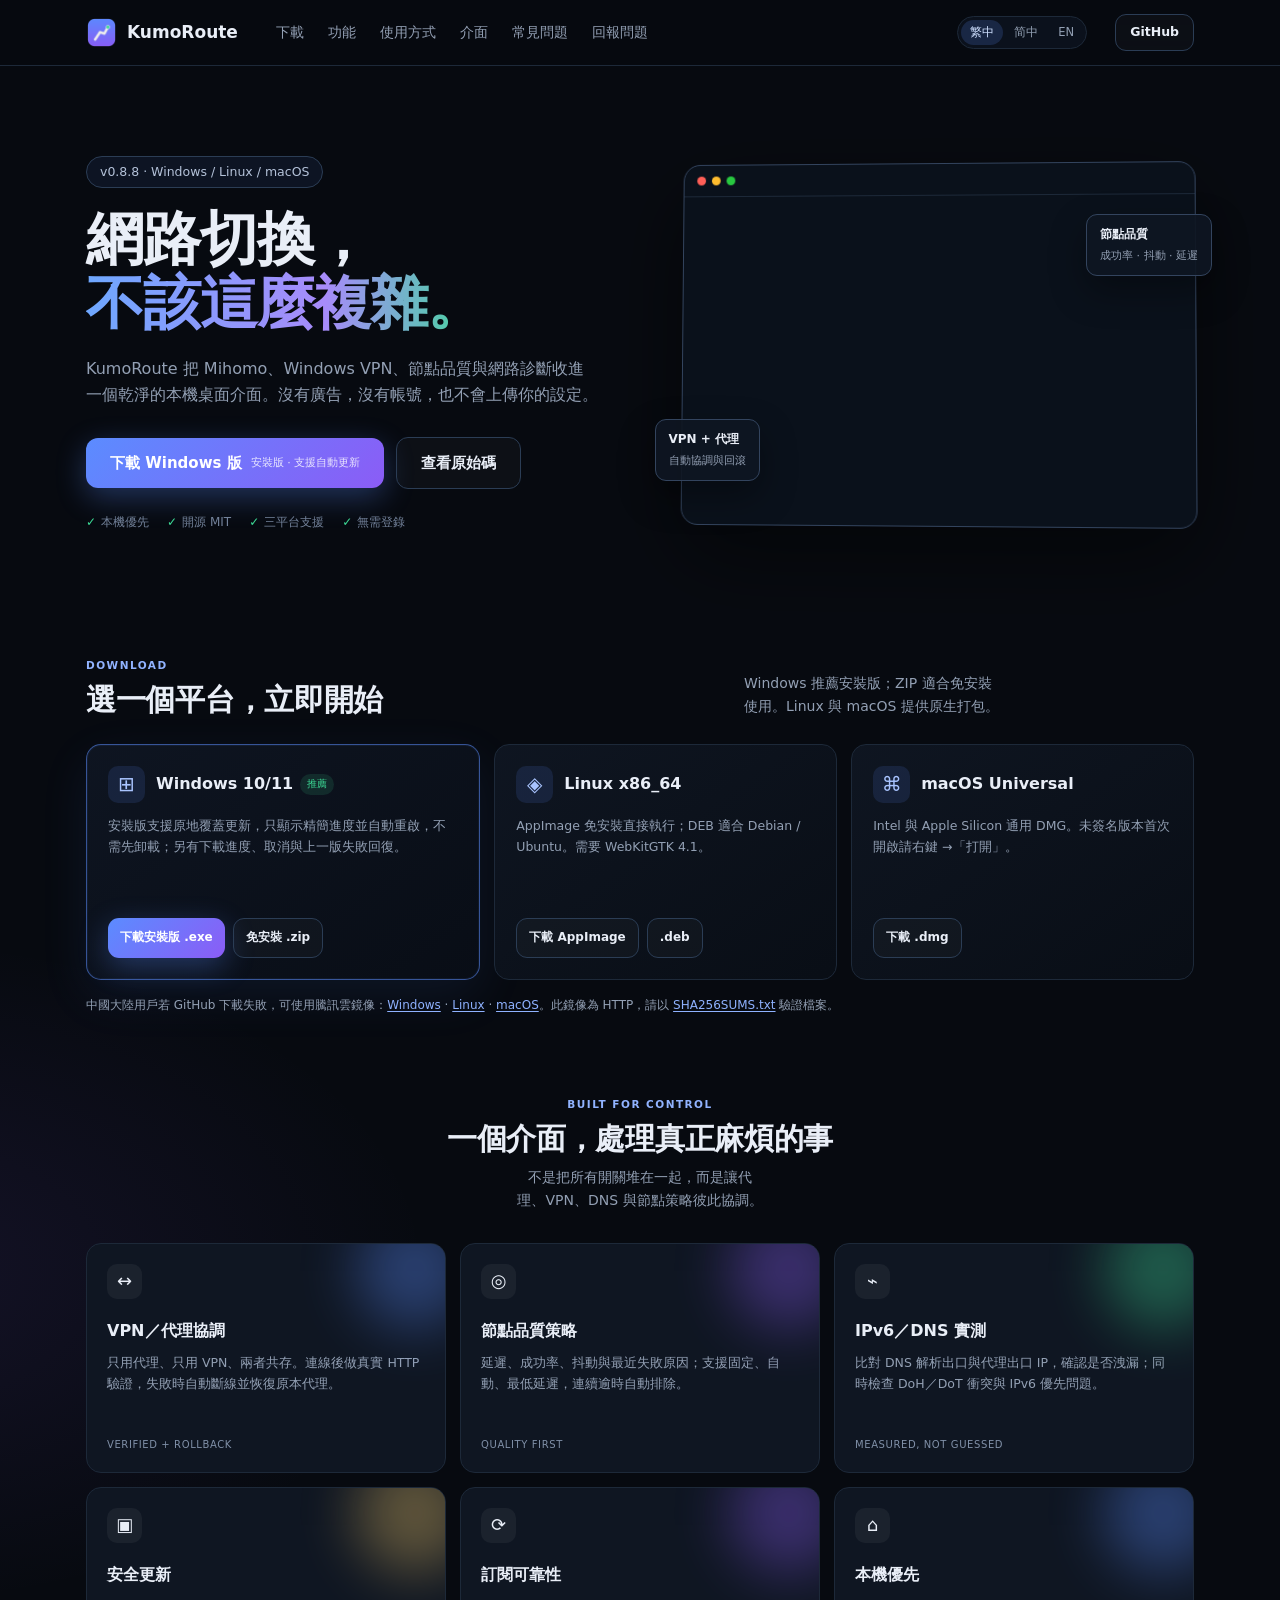
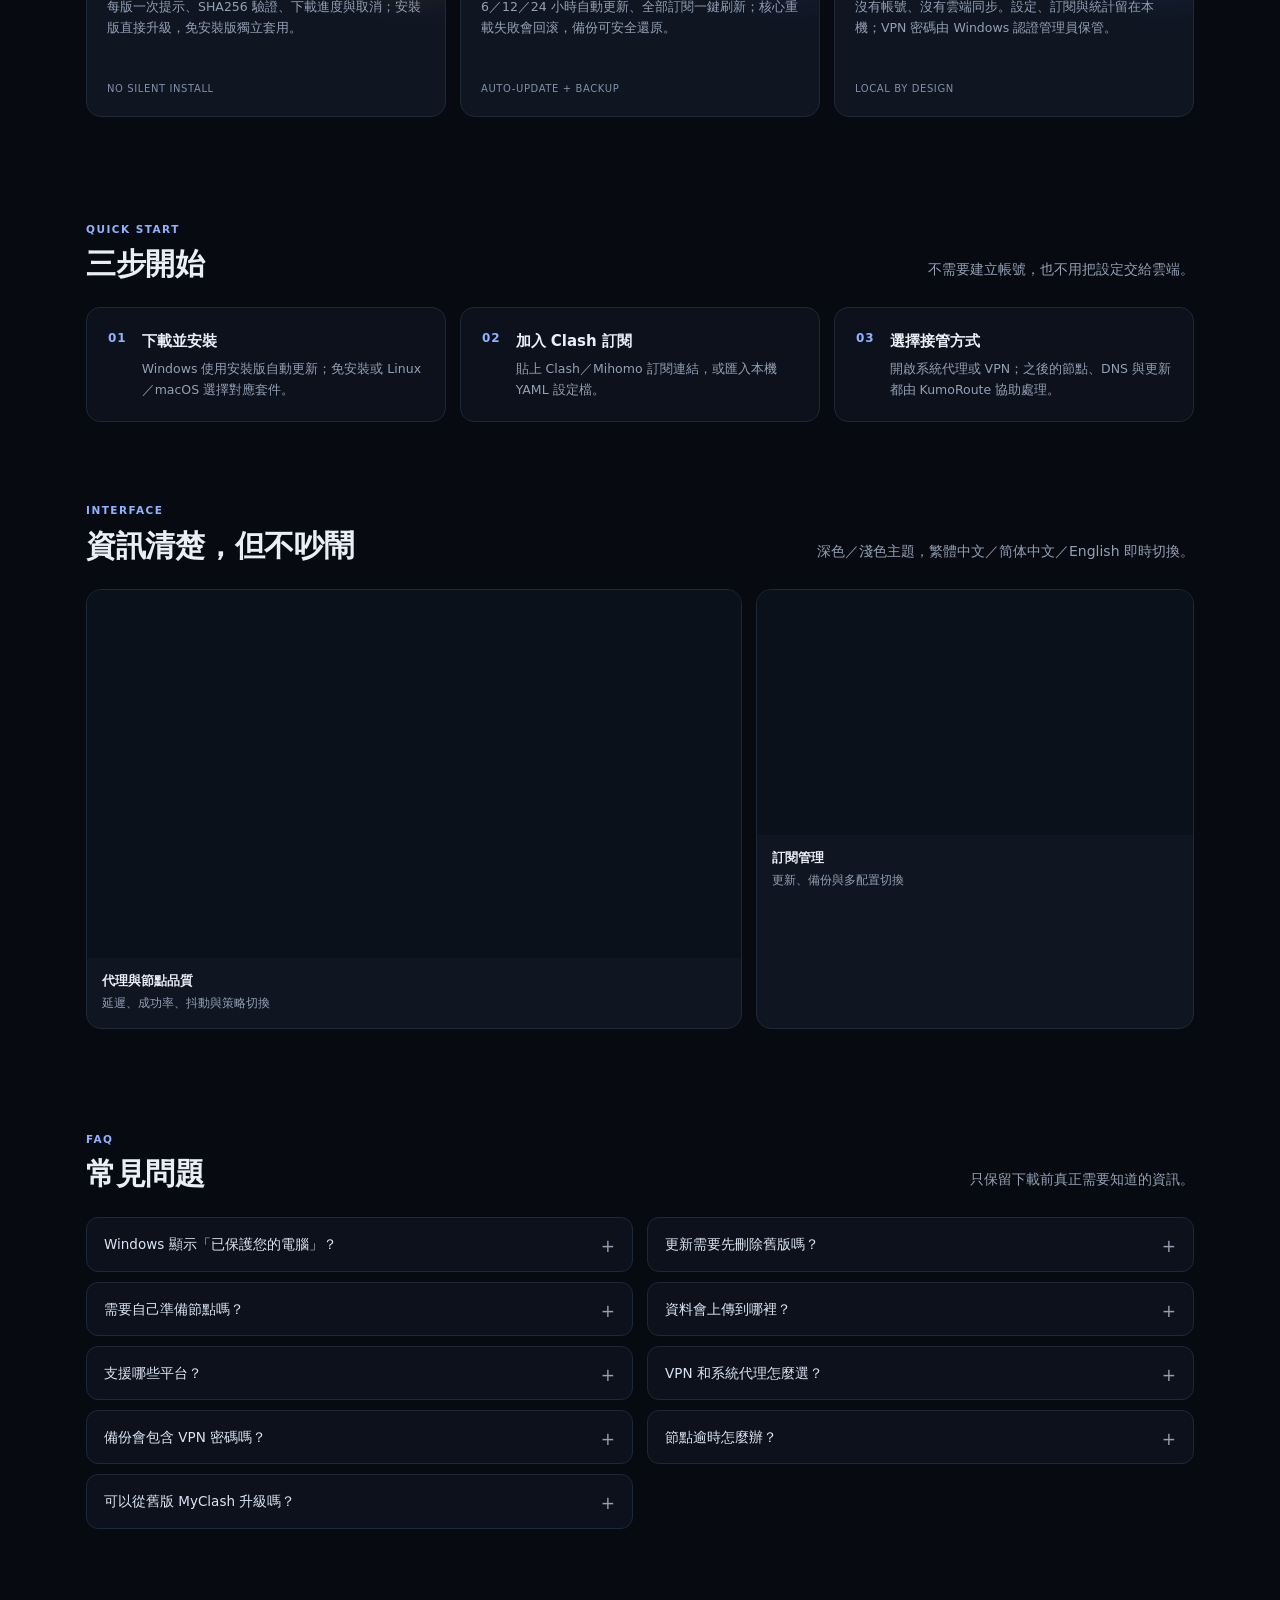
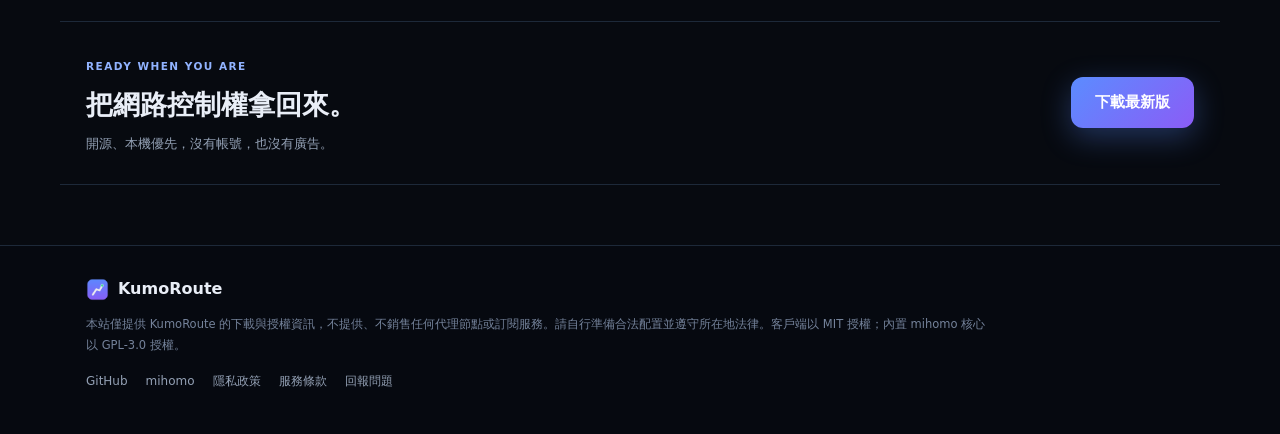
==== commit 5698fd4e: "Read and write the real WinINET proxy state, add a VPN-mode guard Browsers follow WinINET, which kee" ====
--- a/site/index.html
+++ b/site/index.html
@@ -30,7 +30,7 @@
 <meta name="twitter:image" content="https://cypwlp.github.io/kumoroute/assets/og.jpg">
 <meta name="twitter:image:alt" content="KumoRoute 桌面介面截圖">
 <script type="application/ld+json">{"@context":"https://schema.org","@type":"SoftwareApplication","name":"KumoRoute","applicationCategory":"UtilitiesApplication","operatingSystem":"Windows 10/11, Linux, macOS","description":"基於 mihomo 核心的輕量、本機優先桌面客戶端，支援 VPN／代理協調、節點品質策略與網路診斷。","url":"https://cypwlp.github.io/kumoroute/","downloadUrl":"https://github.com/cypwlp/kumoroute/releases/latest","codeRepository":"https://github.com/cypwlp/kumoroute","license":"https://github.com/cypwlp/kumoroute/blob/main/LICENSE","offers":{"@type":"Offer","price":"0","priceCurrency":"USD"}}</script>
-<script type="application/ld+json">{"@context":"https://schema.org","@type":"FAQPage","mainEntity":[{"@type":"Question","name":"Windows 顯示「已保護您的電腦」？","acceptedAnswer":{"@type":"Answer","text":"這是未簽名程式的 SmartScreen 提示。專案開源，可自行檢查原始碼；設定簽章 secrets 後，Release 會自動產生 Authenticode 簽章。"}},{"@type":"Question","name":"更新需要先刪除舊版嗎？","acceptedAnswer":{"@type":"Answer","text":"不需要。Windows 安裝版使用原地更新模式，只顯示精簡進度並自動重啟；ZIP 版同樣會備份、覆蓋並套用更新，失敗時可還原上一版。設定、訂閱與 VPN 憑證都保存在使用者資料夾。"}},{"@type":"Question","name":"需要自己準備節點嗎？","acceptedAnswer":{"@type":"Answer","text":"是。KumoRoute 只提供客戶端，不包含或販售節點與訂閱服務。請自備合法的 Clash／Mihomo 配置。"}},{"@type":"Question","name":"資料會上傳到哪裡？","acceptedAnswer":{"@type":"Answer","text":"不會。設定、訂閱、日誌與統計保存在本機（%APPDATA%\\KumoRoute），沒有帳號系統或背景上傳。"}},{"@type":"Question","name":"支援哪些平台？","acceptedAnswer":{"@type":"Answer","text":"v0.8.7 提供 Windows（安裝包／免安裝）、Linux（AppImage／deb）與 macOS（Universal dmg）。手機版尚未提供。"}},{"@type":"Question","name":"VPN 和系統代理怎麼選？","acceptedAnswer":{"@type":"Answer","text":"VPN 頁提供只用代理、只用 VPN、兩者共存。連線成功後會實際發送 HTTP 請求驗證；若 VPN 建立但網路不可用，會自動斷線並恢復原本代理。"}},{"@type":"Question","name":"備份會包含 VPN 密碼嗎？","acceptedAnswer":{"@type":"Answer","text":"不會。JSON 備份包含設定、遠端訂閱與本機 YAML；Windows VPN 憑證仍只存在系統認證管理員。還原前會先建立安全備份。"}},{"@type":"Question","name":"節點逾時怎麼辦？","acceptedAnswer":{"@type":"Answer","text":"使用重測或整組測速。代理頁會顯示成功率、抖動與最近失敗原因，並自動排除連續兩次逾時的節點。"}},{"@type":"Question","name":"可以從舊版 MyClash 升級嗎？","acceptedAnswer":{"@type":"Answer","text":"可以。首次啟動會自動遷移舊資料，憑證與設定不會因更名而遺失。"}}]}</script>
+<script type="application/ld+json">{"@context":"https://schema.org","@type":"FAQPage","mainEntity":[{"@type":"Question","name":"Windows 顯示「已保護您的電腦」？","acceptedAnswer":{"@type":"Answer","text":"這是未簽名程式的 SmartScreen 提示。專案開源，可自行檢查原始碼；設定簽章 secrets 後，Release 會自動產生 Authenticode 簽章。"}},{"@type":"Question","name":"更新需要先刪除舊版嗎？","acceptedAnswer":{"@type":"Answer","text":"不需要。Windows 安裝版使用原地更新模式，只顯示精簡進度並自動重啟；ZIP 版同樣會備份、覆蓋並套用更新，失敗時可還原上一版。設定、訂閱與 VPN 憑證都保存在使用者資料夾。"}},{"@type":"Question","name":"需要自己準備節點嗎？","acceptedAnswer":{"@type":"Answer","text":"是。KumoRoute 只提供客戶端，不包含或販售節點與訂閱服務。請自備合法的 Clash／Mihomo 配置。"}},{"@type":"Question","name":"資料會上傳到哪裡？","acceptedAnswer":{"@type":"Answer","text":"不會。設定、訂閱、日誌與統計保存在本機（%APPDATA%\\KumoRoute），沒有帳號系統或背景上傳。"}},{"@type":"Question","name":"支援哪些平台？","acceptedAnswer":{"@type":"Answer","text":"v0.8.8 提供 Windows（安裝包／免安裝）、Linux（AppImage／deb）與 macOS（Universal dmg）。手機版尚未提供。"}},{"@type":"Question","name":"VPN 和系統代理怎麼選？","acceptedAnswer":{"@type":"Answer","text":"VPN 頁提供只用代理、只用 VPN、兩者共存。連線成功後會實際發送 HTTP 請求驗證；若 VPN 建立但網路不可用，會自動斷線並恢復原本代理。"}},{"@type":"Question","name":"備份會包含 VPN 密碼嗎？","acceptedAnswer":{"@type":"Answer","text":"不會。JSON 備份包含設定、遠端訂閱與本機 YAML；Windows VPN 憑證仍只存在系統認證管理員。還原前會先建立安全備份。"}},{"@type":"Question","name":"節點逾時怎麼辦？","acceptedAnswer":{"@type":"Answer","text":"使用重測或整組測速。代理頁會顯示成功率、抖動與最近失敗原因，並自動排除連續兩次逾時的節點。"}},{"@type":"Question","name":"可以從舊版 MyClash 升級嗎？","acceptedAnswer":{"@type":"Answer","text":"可以。首次啟動會自動遷移舊資料，憑證與設定不會因更名而遺失。"}}]}</script>
 <script type="speculationrules">{"prerender":[{"source":"list","urls":["en/","zh-cn/"],"eagerness":"moderate"}],"prefetch":[{"source":"list","urls":["privacy.html","terms.html"],"eagerness":"moderate"}]}</script>
 <link rel="preload" as="image" type="image/avif" href="assets/screenshot-overview-1600.avif" imagesrcset="assets/screenshot-overview-800.avif 800w, assets/screenshot-overview-1600.avif 1600w" imagesizes="(max-width: 900px) 92vw, 540px" fetchpriority="high">
 <style data-inline-css>:root{--bg:#070a10;--bg2:#0b1018;--card:#0f1622;--line:#1d2939;--line2:#2b3d55;--text:#e9eef7;--muted:#93a0b4;--accent:#5b8cff;--accent2:#8b5cf6;--green:#3ddc97;--amber:#f3c969}*{box-sizing:border-box;margin:0;padding:0}html{scroll-behavior:smooth}body{background:radial-gradient(1100px 580px at 78% -12%,rgba(91,140,255,.16),transparent 62%),radial-gradient(900px 540px at -10% 35%,rgba(139,92,246,.1),transparent 62%),var(--bg);color:var(--text);font-family:"Segoe UI","Microsoft YaHei UI","Microsoft JhengHei UI",system-ui,sans-serif;line-height:1.65;-webkit-font-smoothing:antialiased;overflow-x:clip}a{color:inherit;text-decoration:none}img{max-width:100%;height:auto;display:block}button,a{-webkit-tap-highlight-color:transparent}.nav{position:sticky;top:0;z-index:40;background:rgba(7,10,16,.78);backdrop-filter:blur(16px);border-bottom:1px solid var(--line)}.nav-inner{max-width:1160px;margin:0 auto;display:flex;align-items:center;gap:28px;padding:14px 26px}.brand{display:flex;align-items:center;gap:10px;font-weight:750;font-size:17px}.brand img{width:31px;height:31px;border-radius:9px}.nav-links{display:flex;gap:24px;flex:1;margin-left:10px}.nav-links a{color:var(--muted);font-size:13.5px;transition:color .15s}.nav-links a:hover{color:var(--text)}.lang-switch{display:flex;align-items:center;gap:2px;padding:3px;border:1px solid var(--line);border-radius:999px;background:rgba(15,22,34,.7)}.lang-switch a{padding:3px 9px;border-radius:999px;font-size:11.5px;color:var(--muted);transition:color .15s,background .15s;white-space:nowrap}.lang-switch a:hover{color:var(--text)}.lang-switch a[aria-current="true"]{background:rgba(91,140,255,.18);color:#cfe0ff}.btn{display:inline-flex;align-items:center;justify-content:center;gap:9px;border-radius:11px;border:1px solid var(--line2);padding:10px 18px;font-size:14px;font-weight:600;transition:transform .16s,border-color .16s,filter .16s;white-space:nowrap}.btn:hover{border-color:var(--accent);transform:translateY(-1px)}.btn.small{padding:7px 14px;font-size:12.5px}.btn.big{padding:13px 24px;font-size:15px;border-radius:12px}.btn.primary{background:linear-gradient(135deg,var(--accent),var(--accent2));border:0;color:#fff;box-shadow:0 9px 30px rgba(91,140,255,.32)}.btn.primary:hover{filter:brightness(1.08)}.btn.primary .sub{display:block;font-size:11px;font-weight:400;opacity:.82}.btn.ghost{background:rgba(255,255,255,.025)}.hero{max-width:1160px;margin:0 auto;padding:90px 26px 64px;display:grid;grid-template-columns:1.02fr .98fr;gap:56px;align-items:center}.badge{display:inline-block;font-size:12.5px;color:#b4c2d9;border:1px solid var(--line2);background:rgba(91,140,255,.08);border-radius:999px;padding:5px 13px;margin-bottom:20px}h1{font-size:clamp(38px,5vw,58px);line-height:1.1;letter-spacing:-.02em;font-weight:780}.grad{background:linear-gradient(92deg,#6ea8ff,#a78bfa 60%,#3ddc97);-webkit-background-clip:text;background-clip:text;color:transparent}.lead{color:var(--muted);font-size:16px;margin:20px 0 28px;max-width:540px}.cta{display:flex;gap:12px;flex-wrap:wrap;align-items:center}.trust-row{display:flex;flex-wrap:wrap;gap:8px 18px;margin-top:24px;color:#73829a;font-size:12px}.trust-row span::before{content:"✓";color:var(--green);margin-right:5px}.hero-visual{position:relative;min-width:0}.hero-glow{position:absolute;inset:2% -6%;background:radial-gradient(closest-side,rgba(91,140,255,.25),transparent 74%);filter:blur(30px)}.app-frame{position:relative;z-index:1;overflow:hidden;border:1px solid #33445e;border-radius:17px;background:#0a111b;box-shadow:0 30px 90px rgba(0,0,0,.55);transform:perspective(1200px) rotateY(-3deg) rotateX(2deg)}.window-bar{display:flex;gap:6px;padding:11px 13px;border-bottom:1px solid #1d2939}.window-bar i{width:9px;height:9px;border-radius:50%;background:#33445e}.window-bar i:nth-child(1){background:#ff5f57}.window-bar i:nth-child(2){background:#febc2e}.window-bar i:nth-child(3){background:#28c840}.floating-card{position:absolute;z-index:2;display:flex;flex-direction:column;gap:2px;padding:10px 13px;border:1px solid #33445e;border-radius:11px;background:rgba(15,22,34,.92);box-shadow:0 15px 35px rgba(0,0,0,.35);font-size:11px}.floating-card b{font-size:12px}.floating-card span{color:var(--muted)}.float-a{left:-24px;bottom:45px}.float-b{right:-18px;top:52px}.download-section,.section,.final-cta{max-width:1160px;margin:0 auto;padding:54px 26px 20px}.section-head{display:flex;align-items:end;justify-content:space-between;gap:30px;margin-bottom:26px}.section-head.centered{display:block;max-width:680px;margin:0 auto 30px;text-align:center}.section-head h2{font-size:30px;line-height:1.18;letter-spacing:-.01em}.section-head p{color:var(--muted);font-size:14px;max-width:450px}.section-head.centered p{margin:10px auto 0}.eyebrow{display:inline-block;margin-bottom:8px;color:#91b3ff;font-size:10.5px;font-weight:700;letter-spacing:.14em}.download-grid{display:grid;grid-template-columns:1.15fr 1fr 1fr;gap:14px}.download-card{display:flex;flex-direction:column;min-height:236px;padding:21px;border:1px solid var(--line);border-radius:15px;background:linear-gradient(145deg,rgba(15,22,34,.94),rgba(9,14,22,.94))}.download-card.featured{border-color:rgba(91,140,255,.55);box-shadow:inset 0 0 0 1px rgba(91,140,255,.08),0 16px 50px rgba(91,140,255,.09)}.platform-head{display:flex;align-items:center;gap:11px;margin-bottom:13px}.platform-icon{display:grid;place-items:center;width:37px;height:37px;border-radius:10px;background:rgba(91,140,255,.13);color:#a9c4ff;font-size:20px}.platform-head h3{display:inline;font-size:16px}.pill{display:inline-block;margin-left:7px;padding:2px 7px;border-radius:999px;background:rgba(61,220,151,.12);color:var(--green);font-size:10px;vertical-align:2px}.download-card p{color:var(--muted);font-size:12.5px;flex:1}.download-actions{display:flex;flex-wrap:wrap;gap:8px;margin-top:18px}.download-actions .btn{padding:9px 12px;font-size:12px}.feature-grid{display:grid;grid-template-columns:repeat(3,1fr);gap:14px}.feature-card{position:relative;min-height:230px;padding:20px;border:1px solid var(--line);border-radius:15px;background:var(--card);overflow:hidden}.feature-card::after{content:"";position:absolute;width:120px;height:120px;right:-30px;top:-35px;border-radius:50%;filter:blur(28px);opacity:.35}.accent-blue::after{background:var(--accent)}.accent-violet::after{background:var(--accent2)}.accent-green::after{background:var(--green)}.accent-amber::after{background:var(--amber)}.feature-icon{display:grid;place-items:center;width:35px;height:35px;margin-bottom:19px;border-radius:10px;background:rgba(255,255,255,.05);font-size:18px}.feature-card h3{font-size:16px;margin-bottom:9px}.feature-card p{color:var(--muted);font-size:12.5px}.feature-tag{position:absolute;left:20px;bottom:18px;color:#8090a8;font-size:10px;letter-spacing:.06em;text-transform:uppercase}.workflow-section{padding-top:78px}.steps{display:grid;grid-template-columns:repeat(3,1fr);gap:14px}.step{display:flex;gap:15px;padding:21px;border:1px solid var(--line);border-radius:14px;background:rgba(15,22,34,.62)}.step>b{color:#8fb2ff;font-size:12px;letter-spacing:.08em}.step h3{font-size:15px;margin-bottom:5px}.step p{color:var(--muted);font-size:12.5px}.screenshot-grid{display:grid;grid-template-columns:1.2fr .8fr;gap:14px}.shot-card{overflow:hidden;border:1px solid var(--line);border-radius:15px;background:var(--card)}.shot-card img{width:100%;aspect-ratio:16 / 9;object-fit:cover;object-position:top;background:#0a111b}.shot-card figcaption{display:flex;flex-direction:column;gap:2px;padding:13px 15px 15px;font-size:12.5px}.shot-card figcaption span{color:var(--muted);font-size:11.5px}.faq-section{padding-top:76px}.faq-grid{display:grid;grid-template-columns:1fr 1fr;gap:10px 14px}.faq-grid details{border:1px solid var(--line);border-radius:12px;background:rgba(15,22,34,.62);padding:15px 17px}.faq-grid summary{position:relative;padding-right:24px;cursor:pointer;color:#dce5f4;font-size:13.5px;list-style:none}.faq-grid summary::-webkit-details-marker{display:none}.faq-grid summary::after{content:"+";position:absolute;right:0;top:-1px;color:var(--muted);font-size:17px}.faq-grid details[open] summary::after{content:"–"}.faq-grid details p{color:var(--muted);font-size:12.5px;padding-top:10px}.final-cta{margin-top:72px;margin-bottom:60px;padding-top:30px;padding-bottom:30px;display:flex;align-items:center;justify-content:space-between;gap:24px;border-top:1px solid var(--line);border-bottom:1px solid var(--line)}.final-cta h2{font-size:27px}.final-cta p{margin-top:5px;color:var(--muted);font-size:13px}footer{border-top:1px solid var(--line);background:#060910}.foot-inner{max-width:1160px;margin:0 auto;padding:30px 26px 42px}.foot-brand{display:flex;align-items:center;gap:9px;font-weight:700;margin-bottom:12px}.foot-brand img{width:23px;height:23px;border-radius:6px}.disclaimer{max-width:900px;color:#74829a;font-size:11.5px;line-height:1.8}.foot-links{display:flex;flex-wrap:wrap;gap:18px;margin-top:16px;color:var(--muted);font-size:12px}.foot-links a:hover{color:var(--text)}@media (max-width:960px){.nav-links{display:none}.hero{grid-template-columns:1fr;gap:46px;padding-top:64px}.hero-visual{max-width:720px}.download-grid,.feature-grid{grid-template-columns:1fr 1fr}.feature-grid{gap:12px}.steps{grid-template-columns:1fr}.screenshot-grid{grid-template-columns:1fr}.shot-card img{aspect-ratio:16 / 8}}@media (max-width:620px){.nav-inner{padding:12px 18px}.nav-inner{gap:14px}.lang-switch a{padding:3px 7px;font-size:11px}.nav-links{display:none}.hero,.download-section,.section,.final-cta{padding-left:18px;padding-right:18px}.hero{padding-top:50px}.section-head{display:block}.section-head p{margin-top:9px}.download-grid,.feature-grid,.faq-grid{grid-template-columns:1fr}.final-cta{align-items:flex-start;flex-direction:column}.floating-card{display:none}.app-frame{transform:none}.download-actions .btn{flex:1}}:root{color-scheme:dark}picture{display:contents}[id]{scroll-margin-top:84px}a:focus-visible,summary:focus-visible,.btn:focus-visible{outline:2px solid #7aa8ff;outline-offset:3px;border-radius:8px}h1,h2,.lead,.section-head p{text-wrap:balance}h3,.feature-card p,.download-card p,.faq-grid details p{text-wrap:pretty}@media (prefers-reduced-motion:no-preference){@view-transition{navigation:auto}}@media (prefers-reduced-motion:reduce){html{scroll-behavior:auto}*,*::before,*::after{transition-duration:.01ms !important;animation-duration:.01ms !important}}.skip{position:absolute;left:12px;top:-48px;z-index:60;padding:9px 14px;border-radius:10px;background:#16233a;border:1px solid var(--accent);font-size:13px;transition:top .16s}.skip:focus{top:12px}@supports (interpolate-size:allow-keywords){:root{interpolate-size:allow-keywords}.faq-grid details::details-content{block-size:0;overflow:hidden;transition:block-size .22s ease,content-visibility .22s allow-discrete}.faq-grid details[open]::details-content{block-size:auto}}@media (prefers-reduced-motion:no-preference){@supports (view-transition-name:hero){.app-frame{view-transition-name:hero}.hero-copy h1{view-transition-name:headline}}}.legal-page{max-width:820px;margin:0 auto;padding:56px 26px 76px}.legal-page h1{font-size:clamp(28px,4vw,40px);margin-bottom:6px}.legal-page h2{font-size:19px;margin:32px 0 8px;padding-top:18px;border-top:1px solid var(--line)}.legal-page p,.legal-page li{color:var(--muted);font-size:14px;line-height:1.85}.legal-page ul{padding-left:21px;margin:8px 0}.legal-page li{list-style:disc;margin:4px 0}.legal-page code{padding:2px 6px;border-radius:5px;background:rgba(255,255,255,.06);font-size:.92em}.legal-page a{color:#8fb2ff;text-decoration:underline;text-underline-offset:3px}.legal-note{margin:18px 0 4px;padding:12px 15px;border-left:2px solid var(--accent);background:rgba(91,140,255,.07);border-radius:0 9px 9px 0;font-size:12.5px !important}.legal-nav{flex:0 1 auto;margin-left:auto}.feedback-grid{display:grid;grid-template-columns:repeat(3,1fr);gap:12px;margin:12px 0 8px}.feedback-card{display:flex;flex-direction:column;gap:6px;min-height:134px;padding:17px;border:1px solid var(--line);border-radius:14px;background:var(--card);transition:border-color .16s,transform .16s}.feedback-card:hover{border-color:var(--accent);transform:translateY(-2px)}.feedback-card .feature-icon{margin-bottom:4px;font-size:20px}.feedback-card b{font-size:14px}.feedback-card>span:last-child{color:var(--muted);font-size:12px;line-height:1.5}.feedback-steps{padding-left:21px;margin:6px 0}.feedback-steps li{list-style:decimal;margin:6px 0}.report-template{width:100%;margin-top:8px;padding:14px;resize:vertical;border:1px solid var(--line2);border-radius:12px;background:#0a111b;color:#cbd6e8;font:12px/1.7 ui-monospace,SFMono-Regular,Consolas,monospace}.report-template:focus{outline:2px solid var(--accent);outline-offset:2px}.feedback-actions{display:flex;align-items:center;gap:12px;margin-top:10px}.copy-status{color:var(--green);font-size:12px}@media (max-width:960px){.feedback-grid{grid-template-columns:1fr}}.legal-page .feedback-card,.legal-page .feedback-card b,.legal-page .feedback-card span{color:inherit;text-decoration:none}.legal-page .feedback-card>span:last-child{color:var(--muted)}.mirror-note{margin-top:16px;color:var(--muted);font-size:12px}.mirror-note a{color:#8fb2ff;text-decoration:underline;text-underline-offset:2px}</style>
@@ -49,7 +49,7 @@
 <main id="main" tabindex="-1">
   <section class="hero" id="top">
     <div class="hero-copy">
-      <div class="badge">v0.8.7 · Windows / Linux / macOS</div>
+      <div class="badge">v0.8.8 · Windows / Linux / macOS</div>
       <h1>網路切換，<br><span class="grad">不該這麼複雜。</span></h1>
       <p class="lead">KumoRoute 把 Mihomo、Windows VPN、節點品質與網路診斷收進一個乾淨的本機桌面介面。沒有廣告，沒有帳號，也不會上傳你的設定。</p>
       <div class="cta"><a class="btn primary big" id="download-btn" href="https://github.com/cypwlp/kumoroute/releases/latest/download/KumoRoute-win-x64-setup.exe" data-dl="download-btn" target="_blank" rel="noopener">下載 Windows 版<span class="sub">安裝版 · 支援自動更新</span></a><a class="btn ghost big" id="github-btn" href="#" target="_blank" rel="noopener">查看原始碼</a></div>
@@ -97,7 +97,7 @@
       <details name="faq"><summary>更新需要先刪除舊版嗎？</summary><p>不需要。Windows 安裝版使用原地更新模式，只顯示精簡進度並自動重啟；ZIP 版同樣會備份、覆蓋並套用更新，失敗時可還原上一版。設定、訂閱與 VPN 憑證都保存在使用者資料夾。</p></details>
       <details name="faq"><summary>需要自己準備節點嗎？</summary><p>是。KumoRoute 只提供客戶端，不包含或販售節點與訂閱服務。請自備合法的 Clash／Mihomo 配置。</p></details>
       <details name="faq"><summary>資料會上傳到哪裡？</summary><p>不會。設定、訂閱、日誌與統計保存在本機（%APPDATA%\\KumoRoute），沒有帳號系統或背景上傳。</p></details>
-      <details name="faq"><summary>支援哪些平台？</summary><p>v0.8.7 提供 Windows（安裝包／免安裝）、Linux（AppImage／deb）與 macOS（Universal dmg）。手機版尚未提供。</p></details>
+      <details name="faq"><summary>支援哪些平台？</summary><p>v0.8.8 提供 Windows（安裝包／免安裝）、Linux（AppImage／deb）與 macOS（Universal dmg）。手機版尚未提供。</p></details>
       <details name="faq"><summary>VPN 和系統代理怎麼選？</summary><p>VPN 頁提供只用代理、只用 VPN、兩者共存。連線成功後會實際發送 HTTP 請求驗證；若 VPN 建立但網路不可用，會自動斷線並恢復原本代理。</p></details>
       <details name="faq"><summary>備份會包含 VPN 密碼嗎？</summary><p>不會。JSON 備份包含設定、遠端訂閱與本機 YAML；Windows VPN 憑證仍只存在系統認證管理員。還原前會先建立安全備份。</p></details>
       <details name="faq"><summary>節點逾時怎麼辦？</summary><p>使用重測或整組測速。代理頁會顯示成功率、抖動與最近失敗原因，並自動排除連續兩次逾時的節點。</p></details>
@@ -109,6 +109,6 @@
 </main>
 
 <footer><div class="foot-inner"><div class="foot-brand"><img src="assets/icon.png" alt="" width="256" height="256" decoding="async"><span>KumoRoute</span></div><p class="disclaimer">本站僅提供 KumoRoute 的下載與授權資訊，不提供、不銷售任何代理節點或訂閱服務。請自行準備合法配置並遵守所在地法律。客戶端以 MIT 授權；內置 mihomo 核心以 GPL-3.0 授權。</p><p class="foot-links"><a id="github-foot" href="#" target="_blank" rel="noopener">GitHub</a><a href="https://github.com/MetaCubeX/mihomo" target="_blank" rel="noopener">mihomo</a><a href="privacy.html">隱私政策</a><a href="terms.html">服務條款</a><a href="feedback.html">回報問題</a></p></div></footer>
-<script src="app.js?v=0.8.7"></script>
+<script src="app.js?v=0.8.8"></script>
 </body>
 </html>
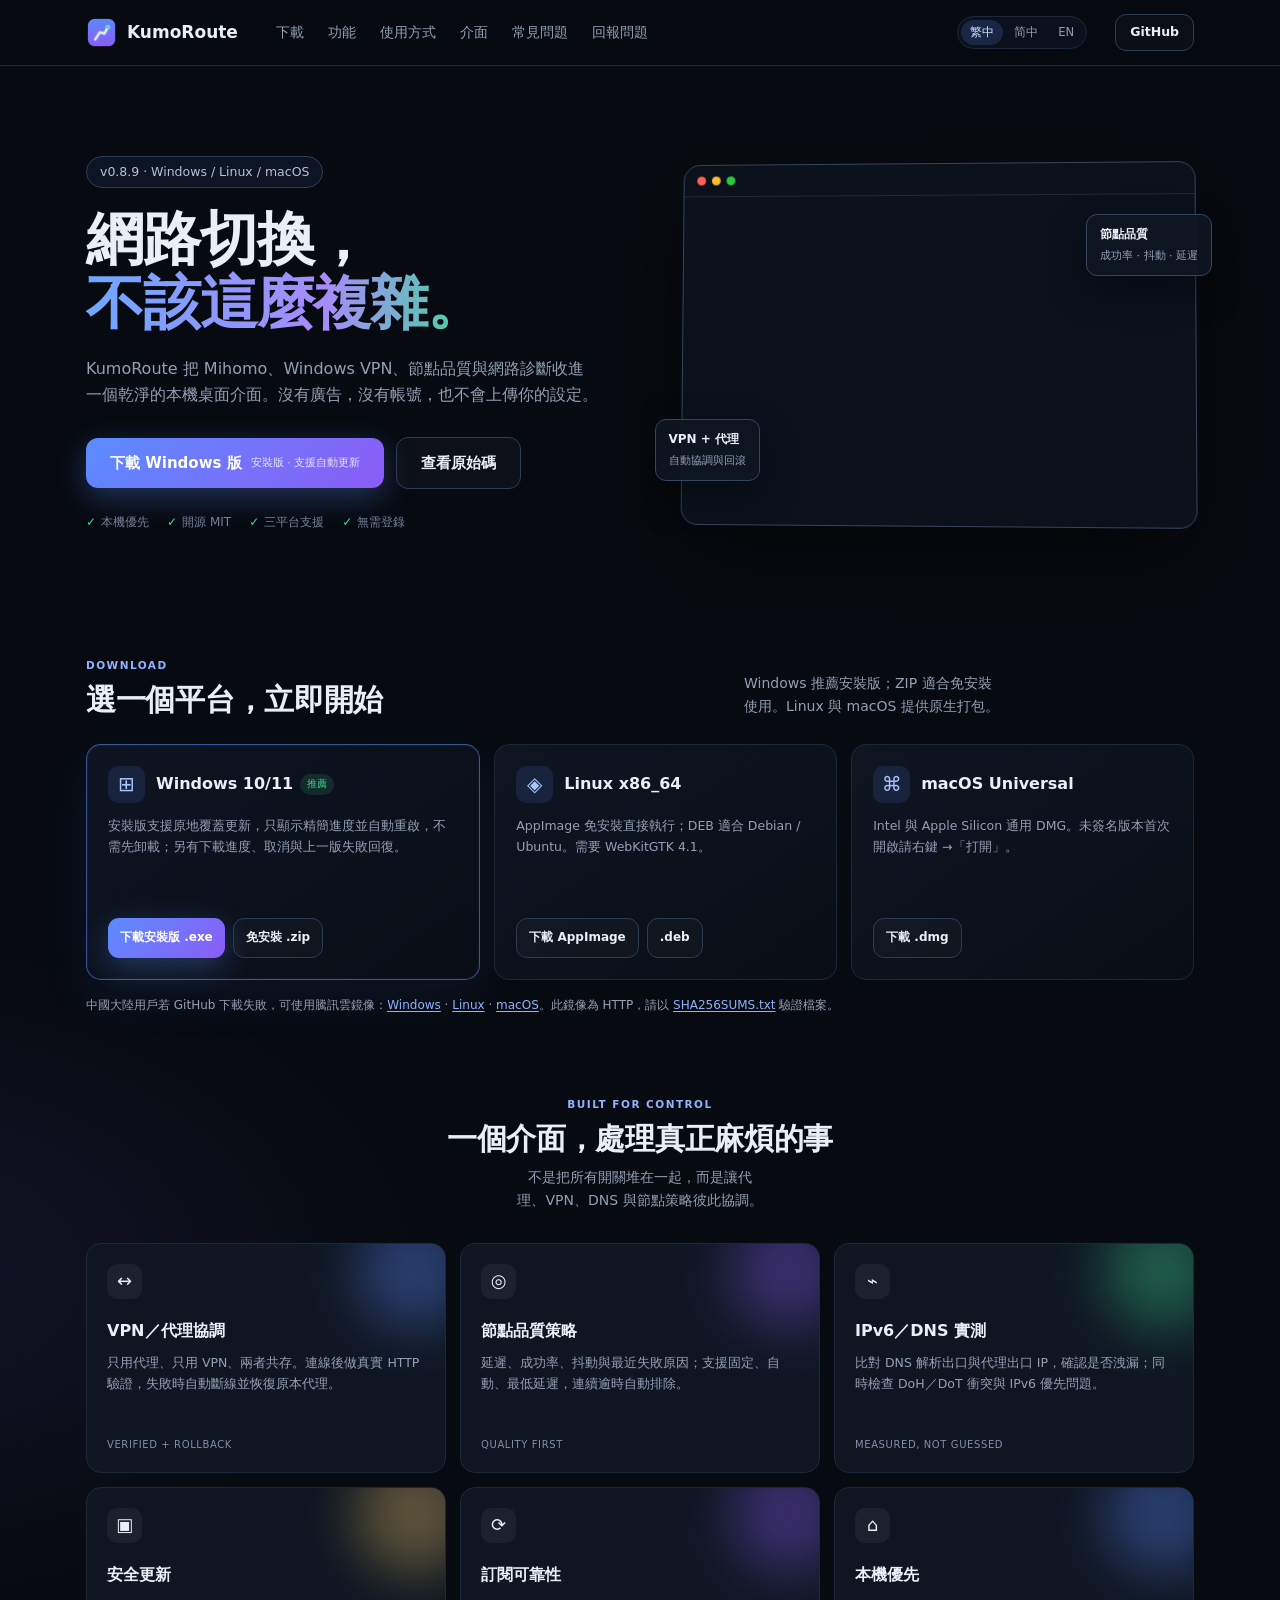
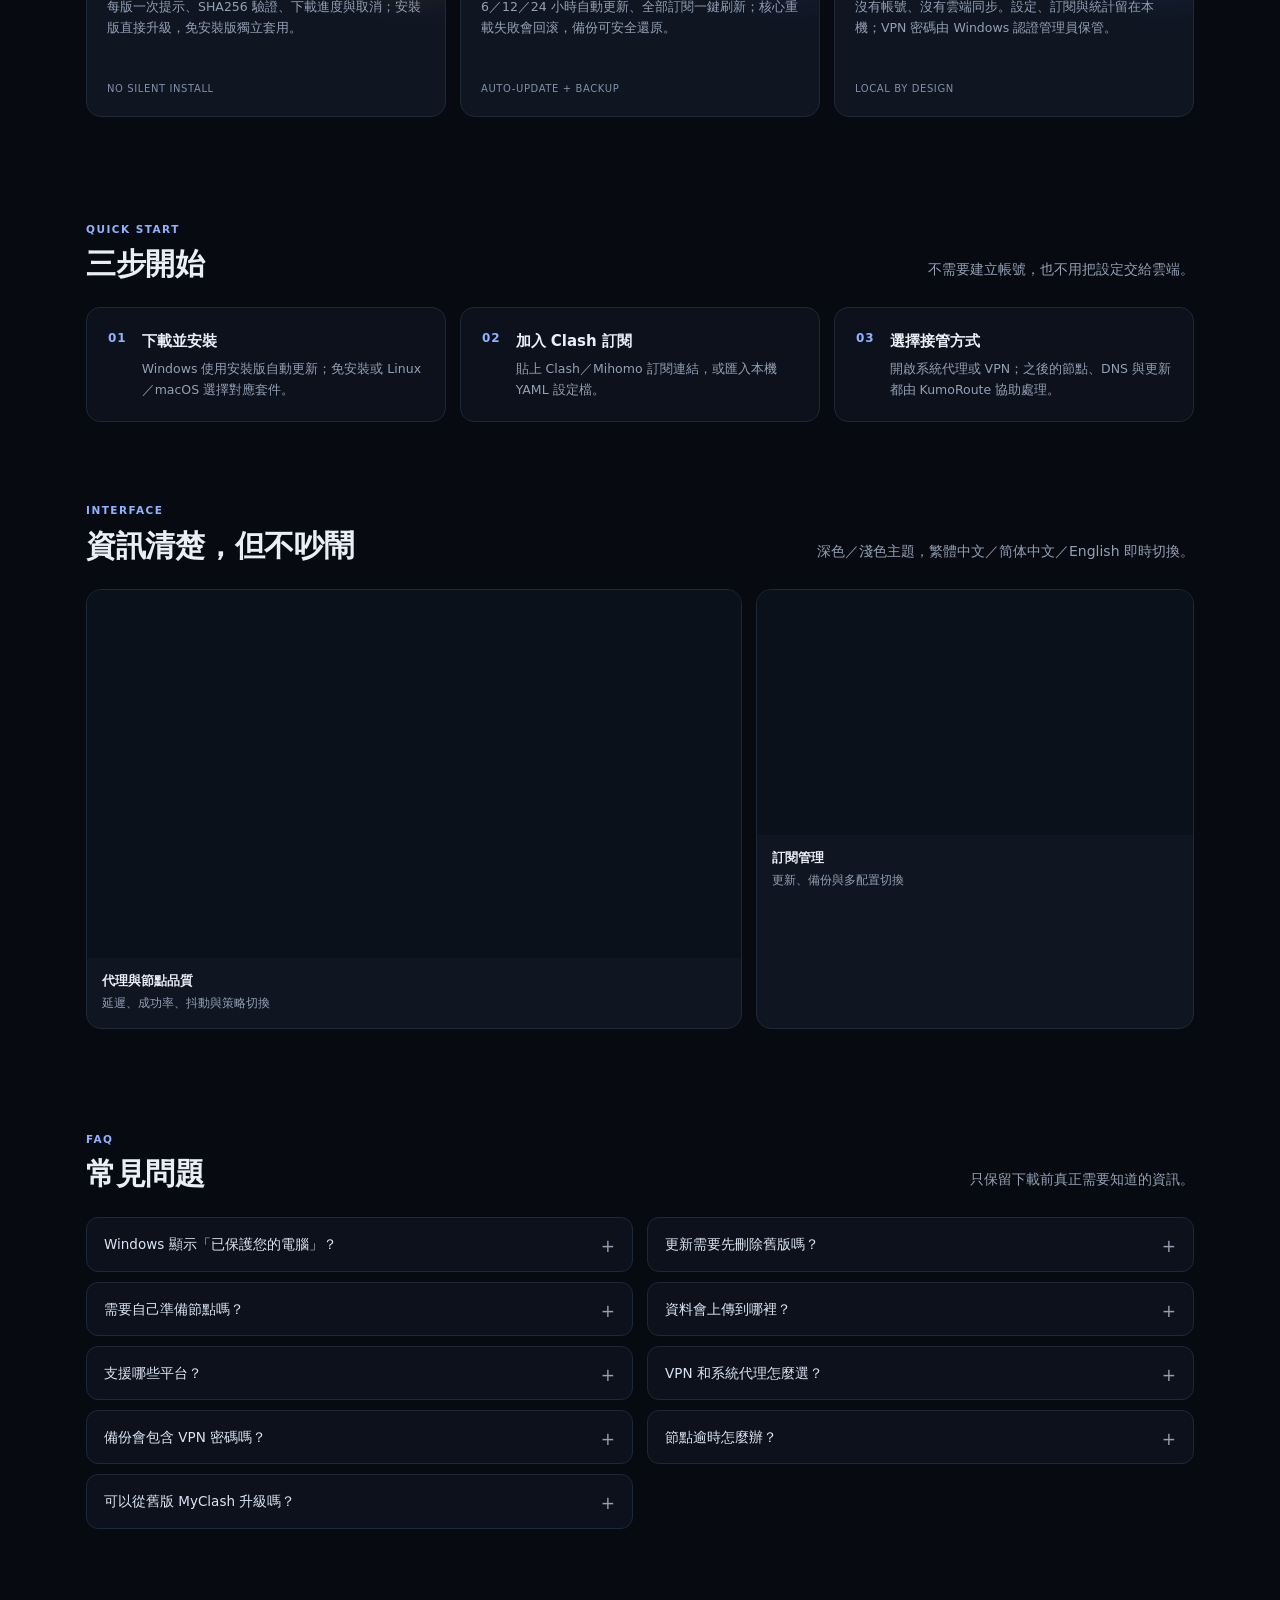
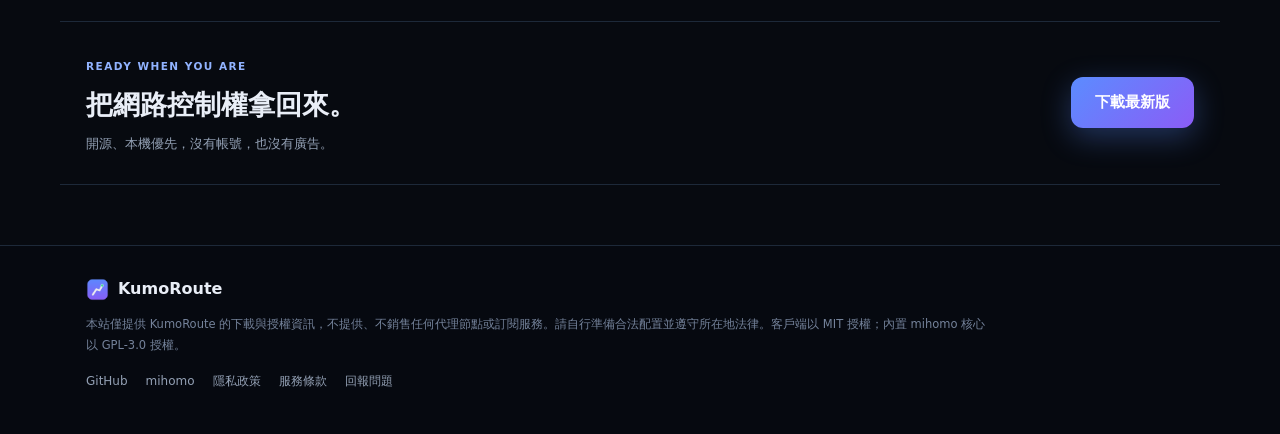
==== commit 5350f8f8: "Make VPN-only mode actually leave through the VPN Windows can keep restoring the proxy setting, and " ====
--- a/site/index.html
+++ b/site/index.html
@@ -30,7 +30,7 @@
 <meta name="twitter:image" content="https://cypwlp.github.io/kumoroute/assets/og.jpg">
 <meta name="twitter:image:alt" content="KumoRoute 桌面介面截圖">
 <script type="application/ld+json">{"@context":"https://schema.org","@type":"SoftwareApplication","name":"KumoRoute","applicationCategory":"UtilitiesApplication","operatingSystem":"Windows 10/11, Linux, macOS","description":"基於 mihomo 核心的輕量、本機優先桌面客戶端，支援 VPN／代理協調、節點品質策略與網路診斷。","url":"https://cypwlp.github.io/kumoroute/","downloadUrl":"https://github.com/cypwlp/kumoroute/releases/latest","codeRepository":"https://github.com/cypwlp/kumoroute","license":"https://github.com/cypwlp/kumoroute/blob/main/LICENSE","offers":{"@type":"Offer","price":"0","priceCurrency":"USD"}}</script>
-<script type="application/ld+json">{"@context":"https://schema.org","@type":"FAQPage","mainEntity":[{"@type":"Question","name":"Windows 顯示「已保護您的電腦」？","acceptedAnswer":{"@type":"Answer","text":"這是未簽名程式的 SmartScreen 提示。專案開源，可自行檢查原始碼；設定簽章 secrets 後，Release 會自動產生 Authenticode 簽章。"}},{"@type":"Question","name":"更新需要先刪除舊版嗎？","acceptedAnswer":{"@type":"Answer","text":"不需要。Windows 安裝版使用原地更新模式，只顯示精簡進度並自動重啟；ZIP 版同樣會備份、覆蓋並套用更新，失敗時可還原上一版。設定、訂閱與 VPN 憑證都保存在使用者資料夾。"}},{"@type":"Question","name":"需要自己準備節點嗎？","acceptedAnswer":{"@type":"Answer","text":"是。KumoRoute 只提供客戶端，不包含或販售節點與訂閱服務。請自備合法的 Clash／Mihomo 配置。"}},{"@type":"Question","name":"資料會上傳到哪裡？","acceptedAnswer":{"@type":"Answer","text":"不會。設定、訂閱、日誌與統計保存在本機（%APPDATA%\\KumoRoute），沒有帳號系統或背景上傳。"}},{"@type":"Question","name":"支援哪些平台？","acceptedAnswer":{"@type":"Answer","text":"v0.8.8 提供 Windows（安裝包／免安裝）、Linux（AppImage／deb）與 macOS（Universal dmg）。手機版尚未提供。"}},{"@type":"Question","name":"VPN 和系統代理怎麼選？","acceptedAnswer":{"@type":"Answer","text":"VPN 頁提供只用代理、只用 VPN、兩者共存。連線成功後會實際發送 HTTP 請求驗證；若 VPN 建立但網路不可用，會自動斷線並恢復原本代理。"}},{"@type":"Question","name":"備份會包含 VPN 密碼嗎？","acceptedAnswer":{"@type":"Answer","text":"不會。JSON 備份包含設定、遠端訂閱與本機 YAML；Windows VPN 憑證仍只存在系統認證管理員。還原前會先建立安全備份。"}},{"@type":"Question","name":"節點逾時怎麼辦？","acceptedAnswer":{"@type":"Answer","text":"使用重測或整組測速。代理頁會顯示成功率、抖動與最近失敗原因，並自動排除連續兩次逾時的節點。"}},{"@type":"Question","name":"可以從舊版 MyClash 升級嗎？","acceptedAnswer":{"@type":"Answer","text":"可以。首次啟動會自動遷移舊資料，憑證與設定不會因更名而遺失。"}}]}</script>
+<script type="application/ld+json">{"@context":"https://schema.org","@type":"FAQPage","mainEntity":[{"@type":"Question","name":"Windows 顯示「已保護您的電腦」？","acceptedAnswer":{"@type":"Answer","text":"這是未簽名程式的 SmartScreen 提示。專案開源，可自行檢查原始碼；設定簽章 secrets 後，Release 會自動產生 Authenticode 簽章。"}},{"@type":"Question","name":"更新需要先刪除舊版嗎？","acceptedAnswer":{"@type":"Answer","text":"不需要。Windows 安裝版使用原地更新模式，只顯示精簡進度並自動重啟；ZIP 版同樣會備份、覆蓋並套用更新，失敗時可還原上一版。設定、訂閱與 VPN 憑證都保存在使用者資料夾。"}},{"@type":"Question","name":"需要自己準備節點嗎？","acceptedAnswer":{"@type":"Answer","text":"是。KumoRoute 只提供客戶端，不包含或販售節點與訂閱服務。請自備合法的 Clash／Mihomo 配置。"}},{"@type":"Question","name":"資料會上傳到哪裡？","acceptedAnswer":{"@type":"Answer","text":"不會。設定、訂閱、日誌與統計保存在本機（%APPDATA%\\KumoRoute），沒有帳號系統或背景上傳。"}},{"@type":"Question","name":"支援哪些平台？","acceptedAnswer":{"@type":"Answer","text":"v0.8.9 提供 Windows（安裝包／免安裝）、Linux（AppImage／deb）與 macOS（Universal dmg）。手機版尚未提供。"}},{"@type":"Question","name":"VPN 和系統代理怎麼選？","acceptedAnswer":{"@type":"Answer","text":"VPN 頁提供只用代理、只用 VPN、兩者共存。連線成功後會實際發送 HTTP 請求驗證；若 VPN 建立但網路不可用，會自動斷線並恢復原本代理。"}},{"@type":"Question","name":"備份會包含 VPN 密碼嗎？","acceptedAnswer":{"@type":"Answer","text":"不會。JSON 備份包含設定、遠端訂閱與本機 YAML；Windows VPN 憑證仍只存在系統認證管理員。還原前會先建立安全備份。"}},{"@type":"Question","name":"節點逾時怎麼辦？","acceptedAnswer":{"@type":"Answer","text":"使用重測或整組測速。代理頁會顯示成功率、抖動與最近失敗原因，並自動排除連續兩次逾時的節點。"}},{"@type":"Question","name":"可以從舊版 MyClash 升級嗎？","acceptedAnswer":{"@type":"Answer","text":"可以。首次啟動會自動遷移舊資料，憑證與設定不會因更名而遺失。"}}]}</script>
 <script type="speculationrules">{"prerender":[{"source":"list","urls":["en/","zh-cn/"],"eagerness":"moderate"}],"prefetch":[{"source":"list","urls":["privacy.html","terms.html"],"eagerness":"moderate"}]}</script>
 <link rel="preload" as="image" type="image/avif" href="assets/screenshot-overview-1600.avif" imagesrcset="assets/screenshot-overview-800.avif 800w, assets/screenshot-overview-1600.avif 1600w" imagesizes="(max-width: 900px) 92vw, 540px" fetchpriority="high">
 <style data-inline-css>:root{--bg:#070a10;--bg2:#0b1018;--card:#0f1622;--line:#1d2939;--line2:#2b3d55;--text:#e9eef7;--muted:#93a0b4;--accent:#5b8cff;--accent2:#8b5cf6;--green:#3ddc97;--amber:#f3c969}*{box-sizing:border-box;margin:0;padding:0}html{scroll-behavior:smooth}body{background:radial-gradient(1100px 580px at 78% -12%,rgba(91,140,255,.16),transparent 62%),radial-gradient(900px 540px at -10% 35%,rgba(139,92,246,.1),transparent 62%),var(--bg);color:var(--text);font-family:"Segoe UI","Microsoft YaHei UI","Microsoft JhengHei UI",system-ui,sans-serif;line-height:1.65;-webkit-font-smoothing:antialiased;overflow-x:clip}a{color:inherit;text-decoration:none}img{max-width:100%;height:auto;display:block}button,a{-webkit-tap-highlight-color:transparent}.nav{position:sticky;top:0;z-index:40;background:rgba(7,10,16,.78);backdrop-filter:blur(16px);border-bottom:1px solid var(--line)}.nav-inner{max-width:1160px;margin:0 auto;display:flex;align-items:center;gap:28px;padding:14px 26px}.brand{display:flex;align-items:center;gap:10px;font-weight:750;font-size:17px}.brand img{width:31px;height:31px;border-radius:9px}.nav-links{display:flex;gap:24px;flex:1;margin-left:10px}.nav-links a{color:var(--muted);font-size:13.5px;transition:color .15s}.nav-links a:hover{color:var(--text)}.lang-switch{display:flex;align-items:center;gap:2px;padding:3px;border:1px solid var(--line);border-radius:999px;background:rgba(15,22,34,.7)}.lang-switch a{padding:3px 9px;border-radius:999px;font-size:11.5px;color:var(--muted);transition:color .15s,background .15s;white-space:nowrap}.lang-switch a:hover{color:var(--text)}.lang-switch a[aria-current="true"]{background:rgba(91,140,255,.18);color:#cfe0ff}.btn{display:inline-flex;align-items:center;justify-content:center;gap:9px;border-radius:11px;border:1px solid var(--line2);padding:10px 18px;font-size:14px;font-weight:600;transition:transform .16s,border-color .16s,filter .16s;white-space:nowrap}.btn:hover{border-color:var(--accent);transform:translateY(-1px)}.btn.small{padding:7px 14px;font-size:12.5px}.btn.big{padding:13px 24px;font-size:15px;border-radius:12px}.btn.primary{background:linear-gradient(135deg,var(--accent),var(--accent2));border:0;color:#fff;box-shadow:0 9px 30px rgba(91,140,255,.32)}.btn.primary:hover{filter:brightness(1.08)}.btn.primary .sub{display:block;font-size:11px;font-weight:400;opacity:.82}.btn.ghost{background:rgba(255,255,255,.025)}.hero{max-width:1160px;margin:0 auto;padding:90px 26px 64px;display:grid;grid-template-columns:1.02fr .98fr;gap:56px;align-items:center}.badge{display:inline-block;font-size:12.5px;color:#b4c2d9;border:1px solid var(--line2);background:rgba(91,140,255,.08);border-radius:999px;padding:5px 13px;margin-bottom:20px}h1{font-size:clamp(38px,5vw,58px);line-height:1.1;letter-spacing:-.02em;font-weight:780}.grad{background:linear-gradient(92deg,#6ea8ff,#a78bfa 60%,#3ddc97);-webkit-background-clip:text;background-clip:text;color:transparent}.lead{color:var(--muted);font-size:16px;margin:20px 0 28px;max-width:540px}.cta{display:flex;gap:12px;flex-wrap:wrap;align-items:center}.trust-row{display:flex;flex-wrap:wrap;gap:8px 18px;margin-top:24px;color:#73829a;font-size:12px}.trust-row span::before{content:"✓";color:var(--green);margin-right:5px}.hero-visual{position:relative;min-width:0}.hero-glow{position:absolute;inset:2% -6%;background:radial-gradient(closest-side,rgba(91,140,255,.25),transparent 74%);filter:blur(30px)}.app-frame{position:relative;z-index:1;overflow:hidden;border:1px solid #33445e;border-radius:17px;background:#0a111b;box-shadow:0 30px 90px rgba(0,0,0,.55);transform:perspective(1200px) rotateY(-3deg) rotateX(2deg)}.window-bar{display:flex;gap:6px;padding:11px 13px;border-bottom:1px solid #1d2939}.window-bar i{width:9px;height:9px;border-radius:50%;background:#33445e}.window-bar i:nth-child(1){background:#ff5f57}.window-bar i:nth-child(2){background:#febc2e}.window-bar i:nth-child(3){background:#28c840}.floating-card{position:absolute;z-index:2;display:flex;flex-direction:column;gap:2px;padding:10px 13px;border:1px solid #33445e;border-radius:11px;background:rgba(15,22,34,.92);box-shadow:0 15px 35px rgba(0,0,0,.35);font-size:11px}.floating-card b{font-size:12px}.floating-card span{color:var(--muted)}.float-a{left:-24px;bottom:45px}.float-b{right:-18px;top:52px}.download-section,.section,.final-cta{max-width:1160px;margin:0 auto;padding:54px 26px 20px}.section-head{display:flex;align-items:end;justify-content:space-between;gap:30px;margin-bottom:26px}.section-head.centered{display:block;max-width:680px;margin:0 auto 30px;text-align:center}.section-head h2{font-size:30px;line-height:1.18;letter-spacing:-.01em}.section-head p{color:var(--muted);font-size:14px;max-width:450px}.section-head.centered p{margin:10px auto 0}.eyebrow{display:inline-block;margin-bottom:8px;color:#91b3ff;font-size:10.5px;font-weight:700;letter-spacing:.14em}.download-grid{display:grid;grid-template-columns:1.15fr 1fr 1fr;gap:14px}.download-card{display:flex;flex-direction:column;min-height:236px;padding:21px;border:1px solid var(--line);border-radius:15px;background:linear-gradient(145deg,rgba(15,22,34,.94),rgba(9,14,22,.94))}.download-card.featured{border-color:rgba(91,140,255,.55);box-shadow:inset 0 0 0 1px rgba(91,140,255,.08),0 16px 50px rgba(91,140,255,.09)}.platform-head{display:flex;align-items:center;gap:11px;margin-bottom:13px}.platform-icon{display:grid;place-items:center;width:37px;height:37px;border-radius:10px;background:rgba(91,140,255,.13);color:#a9c4ff;font-size:20px}.platform-head h3{display:inline;font-size:16px}.pill{display:inline-block;margin-left:7px;padding:2px 7px;border-radius:999px;background:rgba(61,220,151,.12);color:var(--green);font-size:10px;vertical-align:2px}.download-card p{color:var(--muted);font-size:12.5px;flex:1}.download-actions{display:flex;flex-wrap:wrap;gap:8px;margin-top:18px}.download-actions .btn{padding:9px 12px;font-size:12px}.feature-grid{display:grid;grid-template-columns:repeat(3,1fr);gap:14px}.feature-card{position:relative;min-height:230px;padding:20px;border:1px solid var(--line);border-radius:15px;background:var(--card);overflow:hidden}.feature-card::after{content:"";position:absolute;width:120px;height:120px;right:-30px;top:-35px;border-radius:50%;filter:blur(28px);opacity:.35}.accent-blue::after{background:var(--accent)}.accent-violet::after{background:var(--accent2)}.accent-green::after{background:var(--green)}.accent-amber::after{background:var(--amber)}.feature-icon{display:grid;place-items:center;width:35px;height:35px;margin-bottom:19px;border-radius:10px;background:rgba(255,255,255,.05);font-size:18px}.feature-card h3{font-size:16px;margin-bottom:9px}.feature-card p{color:var(--muted);font-size:12.5px}.feature-tag{position:absolute;left:20px;bottom:18px;color:#8090a8;font-size:10px;letter-spacing:.06em;text-transform:uppercase}.workflow-section{padding-top:78px}.steps{display:grid;grid-template-columns:repeat(3,1fr);gap:14px}.step{display:flex;gap:15px;padding:21px;border:1px solid var(--line);border-radius:14px;background:rgba(15,22,34,.62)}.step>b{color:#8fb2ff;font-size:12px;letter-spacing:.08em}.step h3{font-size:15px;margin-bottom:5px}.step p{color:var(--muted);font-size:12.5px}.screenshot-grid{display:grid;grid-template-columns:1.2fr .8fr;gap:14px}.shot-card{overflow:hidden;border:1px solid var(--line);border-radius:15px;background:var(--card)}.shot-card img{width:100%;aspect-ratio:16 / 9;object-fit:cover;object-position:top;background:#0a111b}.shot-card figcaption{display:flex;flex-direction:column;gap:2px;padding:13px 15px 15px;font-size:12.5px}.shot-card figcaption span{color:var(--muted);font-size:11.5px}.faq-section{padding-top:76px}.faq-grid{display:grid;grid-template-columns:1fr 1fr;gap:10px 14px}.faq-grid details{border:1px solid var(--line);border-radius:12px;background:rgba(15,22,34,.62);padding:15px 17px}.faq-grid summary{position:relative;padding-right:24px;cursor:pointer;color:#dce5f4;font-size:13.5px;list-style:none}.faq-grid summary::-webkit-details-marker{display:none}.faq-grid summary::after{content:"+";position:absolute;right:0;top:-1px;color:var(--muted);font-size:17px}.faq-grid details[open] summary::after{content:"–"}.faq-grid details p{color:var(--muted);font-size:12.5px;padding-top:10px}.final-cta{margin-top:72px;margin-bottom:60px;padding-top:30px;padding-bottom:30px;display:flex;align-items:center;justify-content:space-between;gap:24px;border-top:1px solid var(--line);border-bottom:1px solid var(--line)}.final-cta h2{font-size:27px}.final-cta p{margin-top:5px;color:var(--muted);font-size:13px}footer{border-top:1px solid var(--line);background:#060910}.foot-inner{max-width:1160px;margin:0 auto;padding:30px 26px 42px}.foot-brand{display:flex;align-items:center;gap:9px;font-weight:700;margin-bottom:12px}.foot-brand img{width:23px;height:23px;border-radius:6px}.disclaimer{max-width:900px;color:#74829a;font-size:11.5px;line-height:1.8}.foot-links{display:flex;flex-wrap:wrap;gap:18px;margin-top:16px;color:var(--muted);font-size:12px}.foot-links a:hover{color:var(--text)}@media (max-width:960px){.nav-links{display:none}.hero{grid-template-columns:1fr;gap:46px;padding-top:64px}.hero-visual{max-width:720px}.download-grid,.feature-grid{grid-template-columns:1fr 1fr}.feature-grid{gap:12px}.steps{grid-template-columns:1fr}.screenshot-grid{grid-template-columns:1fr}.shot-card img{aspect-ratio:16 / 8}}@media (max-width:620px){.nav-inner{padding:12px 18px}.nav-inner{gap:14px}.lang-switch a{padding:3px 7px;font-size:11px}.nav-links{display:none}.hero,.download-section,.section,.final-cta{padding-left:18px;padding-right:18px}.hero{padding-top:50px}.section-head{display:block}.section-head p{margin-top:9px}.download-grid,.feature-grid,.faq-grid{grid-template-columns:1fr}.final-cta{align-items:flex-start;flex-direction:column}.floating-card{display:none}.app-frame{transform:none}.download-actions .btn{flex:1}}:root{color-scheme:dark}picture{display:contents}[id]{scroll-margin-top:84px}a:focus-visible,summary:focus-visible,.btn:focus-visible{outline:2px solid #7aa8ff;outline-offset:3px;border-radius:8px}h1,h2,.lead,.section-head p{text-wrap:balance}h3,.feature-card p,.download-card p,.faq-grid details p{text-wrap:pretty}@media (prefers-reduced-motion:no-preference){@view-transition{navigation:auto}}@media (prefers-reduced-motion:reduce){html{scroll-behavior:auto}*,*::before,*::after{transition-duration:.01ms !important;animation-duration:.01ms !important}}.skip{position:absolute;left:12px;top:-48px;z-index:60;padding:9px 14px;border-radius:10px;background:#16233a;border:1px solid var(--accent);font-size:13px;transition:top .16s}.skip:focus{top:12px}@supports (interpolate-size:allow-keywords){:root{interpolate-size:allow-keywords}.faq-grid details::details-content{block-size:0;overflow:hidden;transition:block-size .22s ease,content-visibility .22s allow-discrete}.faq-grid details[open]::details-content{block-size:auto}}@media (prefers-reduced-motion:no-preference){@supports (view-transition-name:hero){.app-frame{view-transition-name:hero}.hero-copy h1{view-transition-name:headline}}}.legal-page{max-width:820px;margin:0 auto;padding:56px 26px 76px}.legal-page h1{font-size:clamp(28px,4vw,40px);margin-bottom:6px}.legal-page h2{font-size:19px;margin:32px 0 8px;padding-top:18px;border-top:1px solid var(--line)}.legal-page p,.legal-page li{color:var(--muted);font-size:14px;line-height:1.85}.legal-page ul{padding-left:21px;margin:8px 0}.legal-page li{list-style:disc;margin:4px 0}.legal-page code{padding:2px 6px;border-radius:5px;background:rgba(255,255,255,.06);font-size:.92em}.legal-page a{color:#8fb2ff;text-decoration:underline;text-underline-offset:3px}.legal-note{margin:18px 0 4px;padding:12px 15px;border-left:2px solid var(--accent);background:rgba(91,140,255,.07);border-radius:0 9px 9px 0;font-size:12.5px !important}.legal-nav{flex:0 1 auto;margin-left:auto}.feedback-grid{display:grid;grid-template-columns:repeat(3,1fr);gap:12px;margin:12px 0 8px}.feedback-card{display:flex;flex-direction:column;gap:6px;min-height:134px;padding:17px;border:1px solid var(--line);border-radius:14px;background:var(--card);transition:border-color .16s,transform .16s}.feedback-card:hover{border-color:var(--accent);transform:translateY(-2px)}.feedback-card .feature-icon{margin-bottom:4px;font-size:20px}.feedback-card b{font-size:14px}.feedback-card>span:last-child{color:var(--muted);font-size:12px;line-height:1.5}.feedback-steps{padding-left:21px;margin:6px 0}.feedback-steps li{list-style:decimal;margin:6px 0}.report-template{width:100%;margin-top:8px;padding:14px;resize:vertical;border:1px solid var(--line2);border-radius:12px;background:#0a111b;color:#cbd6e8;font:12px/1.7 ui-monospace,SFMono-Regular,Consolas,monospace}.report-template:focus{outline:2px solid var(--accent);outline-offset:2px}.feedback-actions{display:flex;align-items:center;gap:12px;margin-top:10px}.copy-status{color:var(--green);font-size:12px}@media (max-width:960px){.feedback-grid{grid-template-columns:1fr}}.legal-page .feedback-card,.legal-page .feedback-card b,.legal-page .feedback-card span{color:inherit;text-decoration:none}.legal-page .feedback-card>span:last-child{color:var(--muted)}.mirror-note{margin-top:16px;color:var(--muted);font-size:12px}.mirror-note a{color:#8fb2ff;text-decoration:underline;text-underline-offset:2px}</style>
@@ -49,7 +49,7 @@
 <main id="main" tabindex="-1">
   <section class="hero" id="top">
     <div class="hero-copy">
-      <div class="badge">v0.8.8 · Windows / Linux / macOS</div>
+      <div class="badge">v0.8.9 · Windows / Linux / macOS</div>
       <h1>網路切換，<br><span class="grad">不該這麼複雜。</span></h1>
       <p class="lead">KumoRoute 把 Mihomo、Windows VPN、節點品質與網路診斷收進一個乾淨的本機桌面介面。沒有廣告，沒有帳號，也不會上傳你的設定。</p>
       <div class="cta"><a class="btn primary big" id="download-btn" href="https://github.com/cypwlp/kumoroute/releases/latest/download/KumoRoute-win-x64-setup.exe" data-dl="download-btn" target="_blank" rel="noopener">下載 Windows 版<span class="sub">安裝版 · 支援自動更新</span></a><a class="btn ghost big" id="github-btn" href="#" target="_blank" rel="noopener">查看原始碼</a></div>
@@ -97,7 +97,7 @@
       <details name="faq"><summary>更新需要先刪除舊版嗎？</summary><p>不需要。Windows 安裝版使用原地更新模式，只顯示精簡進度並自動重啟；ZIP 版同樣會備份、覆蓋並套用更新，失敗時可還原上一版。設定、訂閱與 VPN 憑證都保存在使用者資料夾。</p></details>
       <details name="faq"><summary>需要自己準備節點嗎？</summary><p>是。KumoRoute 只提供客戶端，不包含或販售節點與訂閱服務。請自備合法的 Clash／Mihomo 配置。</p></details>
       <details name="faq"><summary>資料會上傳到哪裡？</summary><p>不會。設定、訂閱、日誌與統計保存在本機（%APPDATA%\\KumoRoute），沒有帳號系統或背景上傳。</p></details>
-      <details name="faq"><summary>支援哪些平台？</summary><p>v0.8.8 提供 Windows（安裝包／免安裝）、Linux（AppImage／deb）與 macOS（Universal dmg）。手機版尚未提供。</p></details>
+      <details name="faq"><summary>支援哪些平台？</summary><p>v0.8.9 提供 Windows（安裝包／免安裝）、Linux（AppImage／deb）與 macOS（Universal dmg）。手機版尚未提供。</p></details>
       <details name="faq"><summary>VPN 和系統代理怎麼選？</summary><p>VPN 頁提供只用代理、只用 VPN、兩者共存。連線成功後會實際發送 HTTP 請求驗證；若 VPN 建立但網路不可用，會自動斷線並恢復原本代理。</p></details>
       <details name="faq"><summary>備份會包含 VPN 密碼嗎？</summary><p>不會。JSON 備份包含設定、遠端訂閱與本機 YAML；Windows VPN 憑證仍只存在系統認證管理員。還原前會先建立安全備份。</p></details>
       <details name="faq"><summary>節點逾時怎麼辦？</summary><p>使用重測或整組測速。代理頁會顯示成功率、抖動與最近失敗原因，並自動排除連續兩次逾時的節點。</p></details>
@@ -109,6 +109,6 @@
 </main>
 
 <footer><div class="foot-inner"><div class="foot-brand"><img src="assets/icon.png" alt="" width="256" height="256" decoding="async"><span>KumoRoute</span></div><p class="disclaimer">本站僅提供 KumoRoute 的下載與授權資訊，不提供、不銷售任何代理節點或訂閱服務。請自行準備合法配置並遵守所在地法律。客戶端以 MIT 授權；內置 mihomo 核心以 GPL-3.0 授權。</p><p class="foot-links"><a id="github-foot" href="#" target="_blank" rel="noopener">GitHub</a><a href="https://github.com/MetaCubeX/mihomo" target="_blank" rel="noopener">mihomo</a><a href="privacy.html">隱私政策</a><a href="terms.html">服務條款</a><a href="feedback.html">回報問題</a></p></div></footer>
-<script src="app.js?v=0.8.8"></script>
+<script src="app.js?v=0.8.9"></script>
 </body>
 </html>
